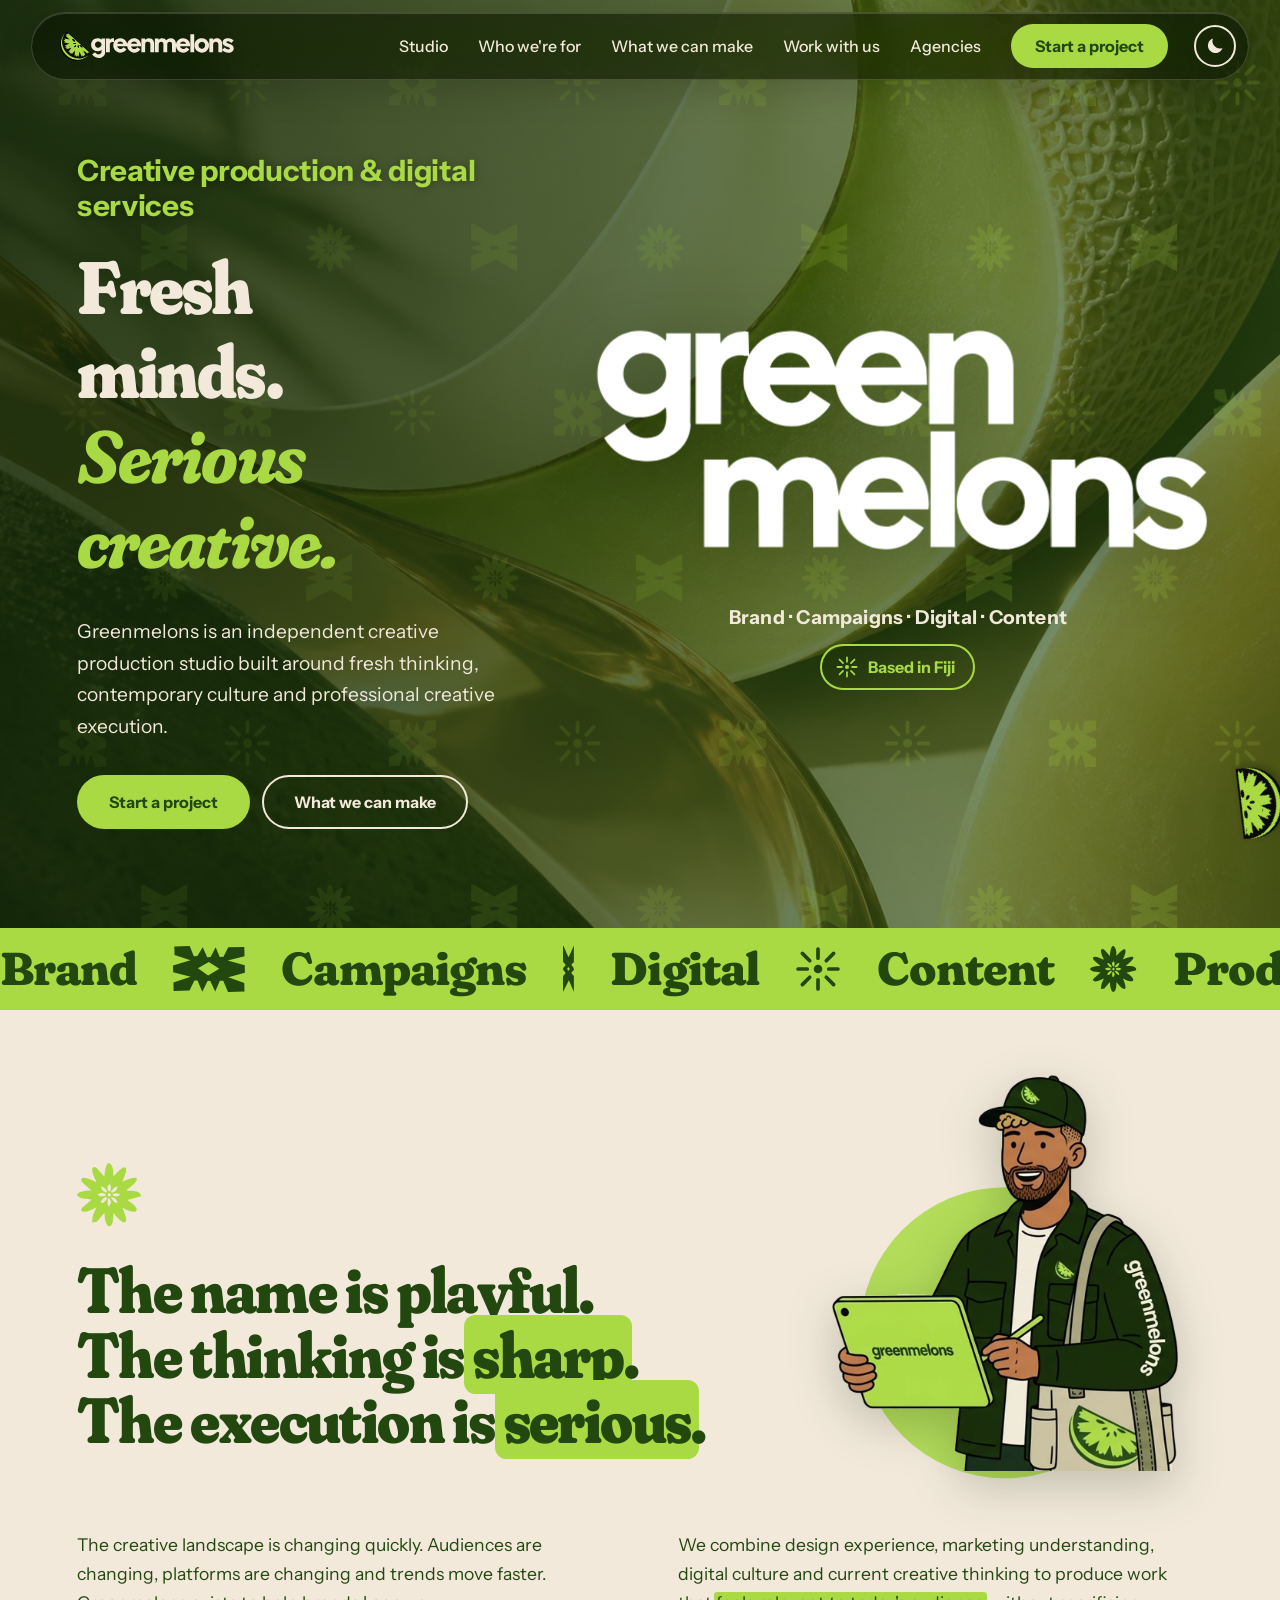
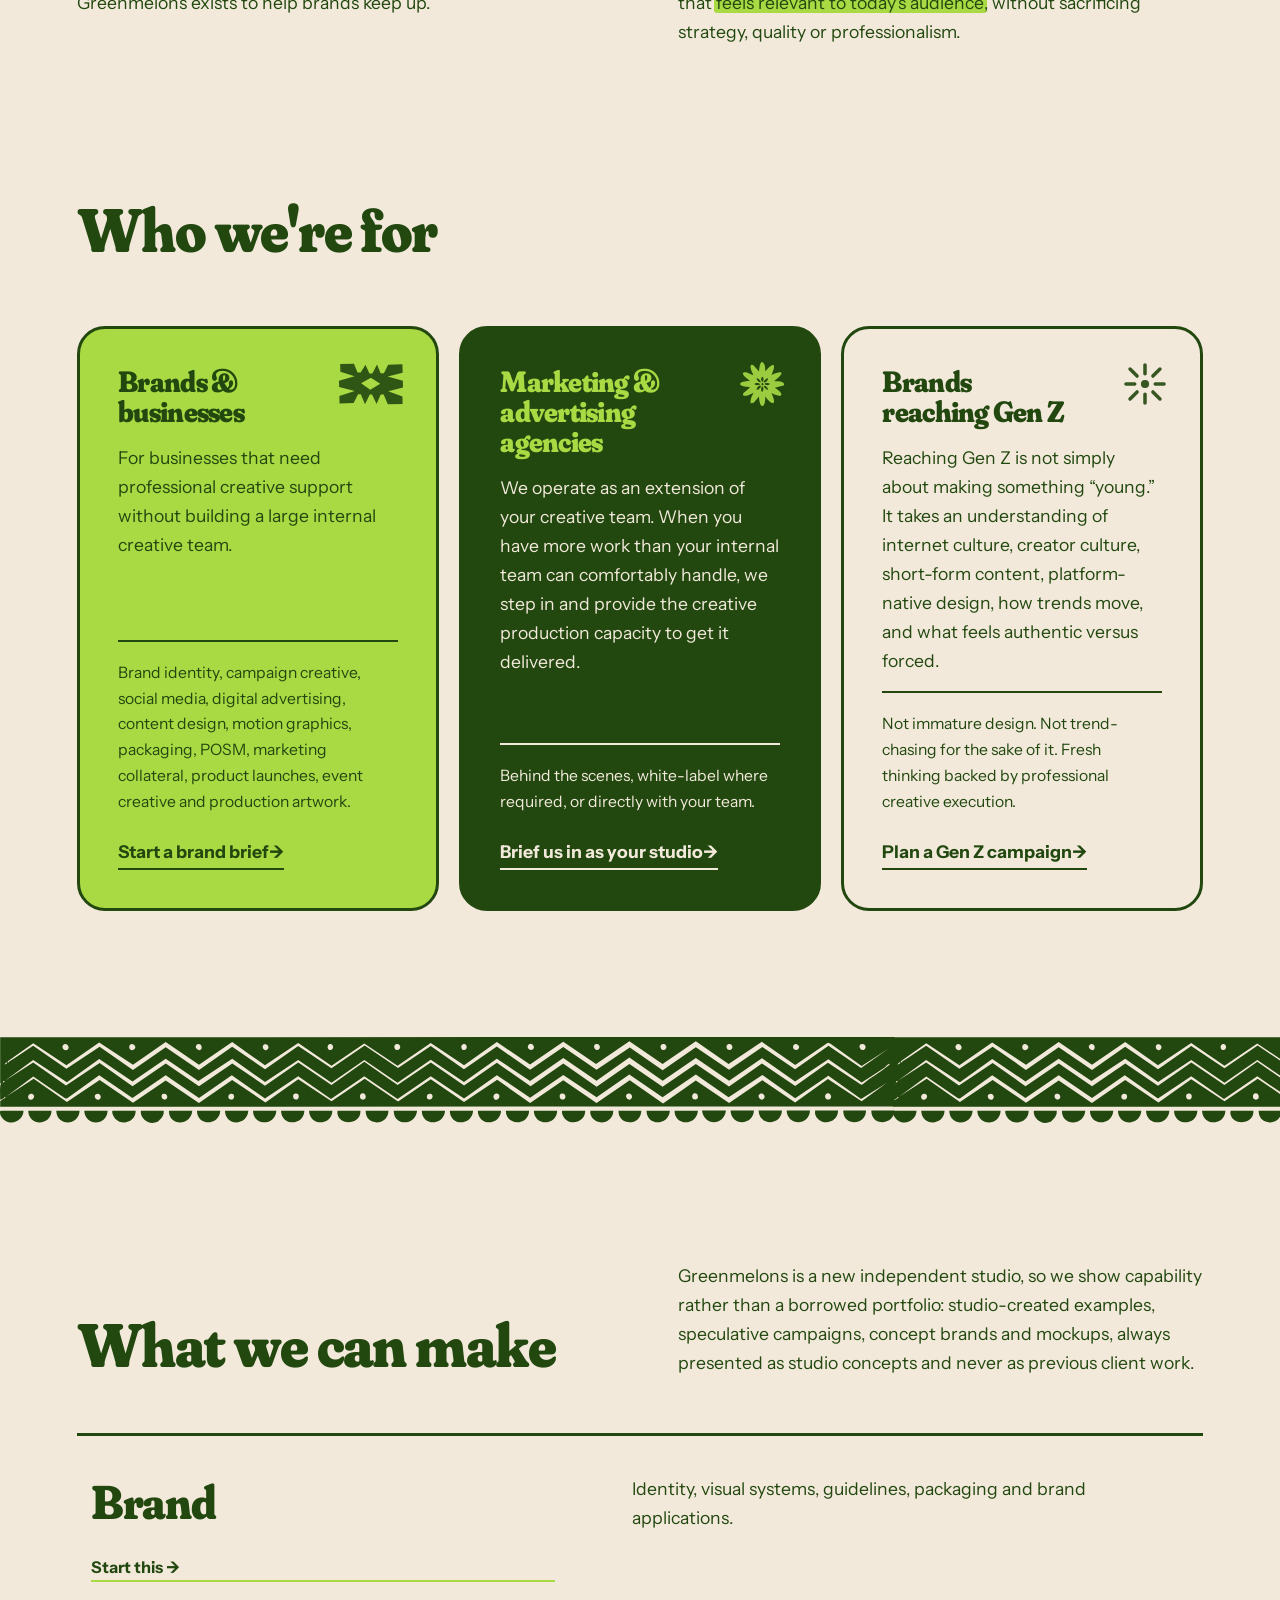
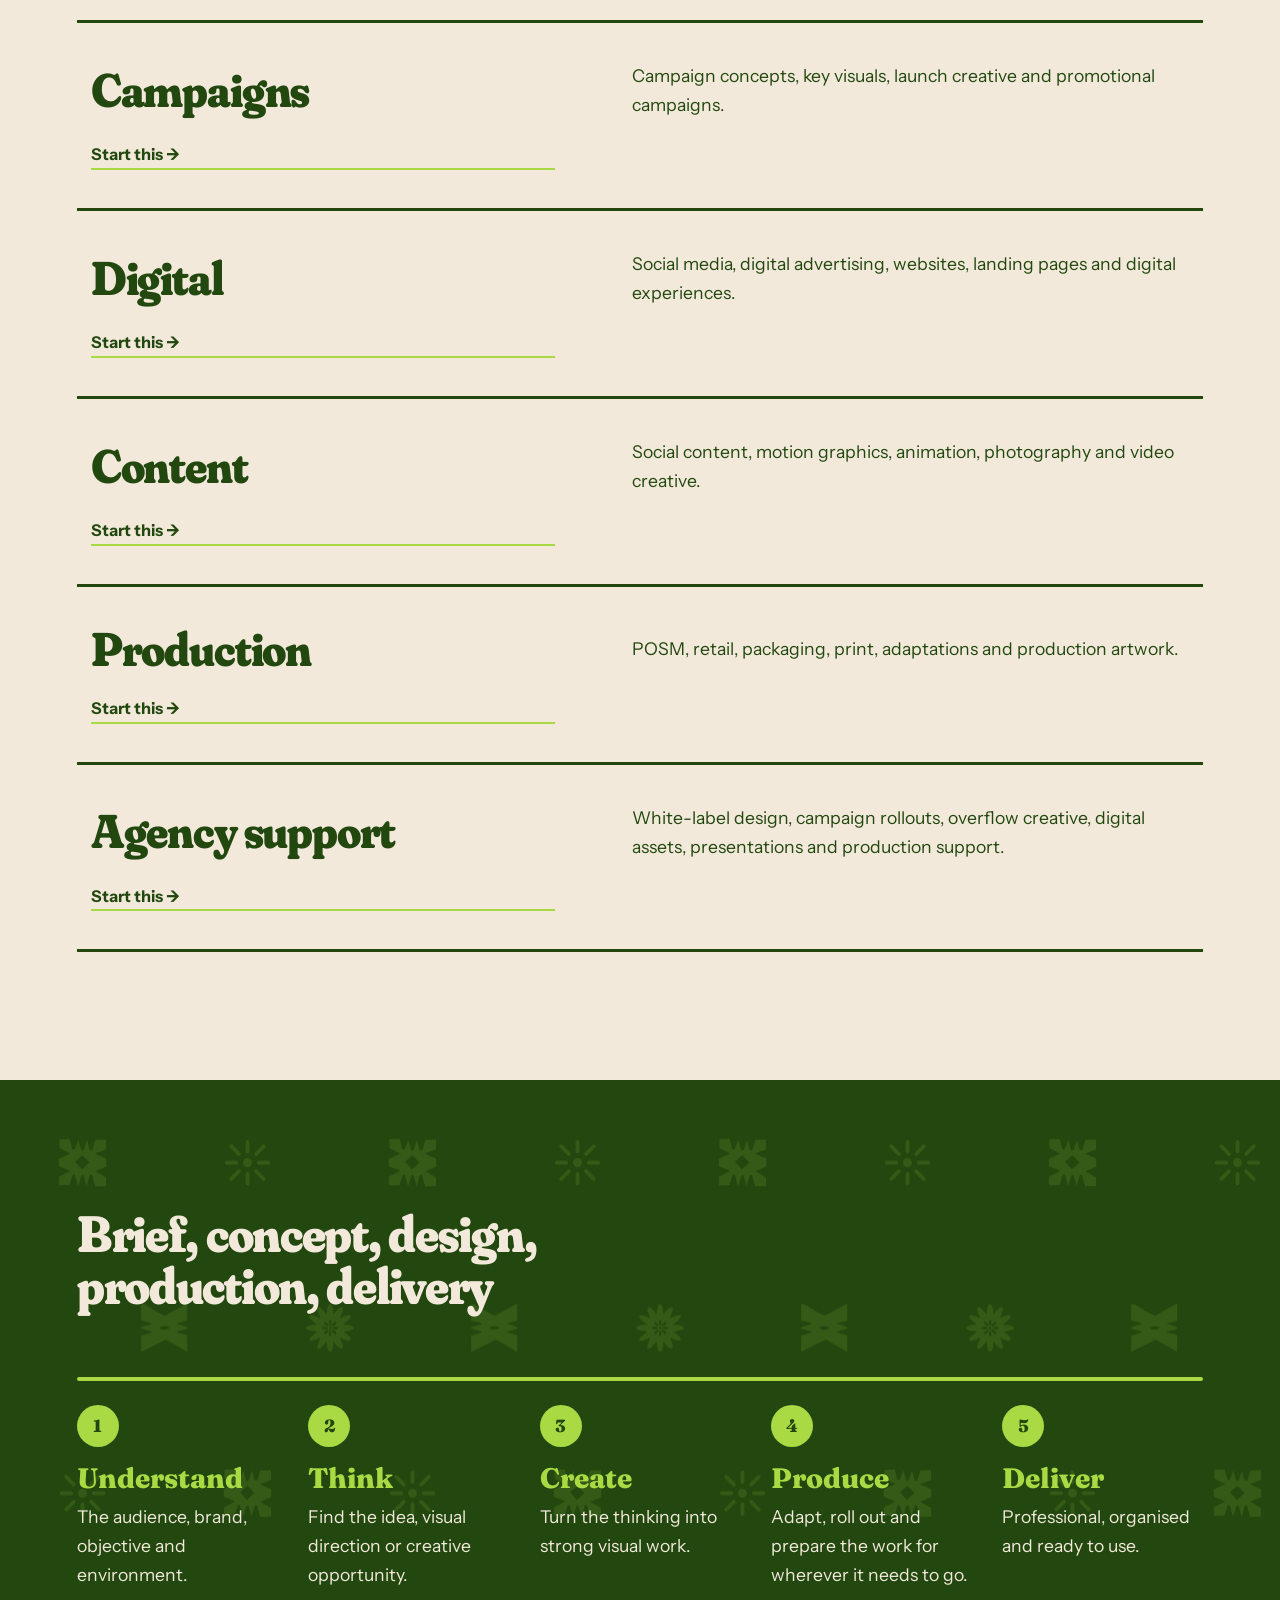
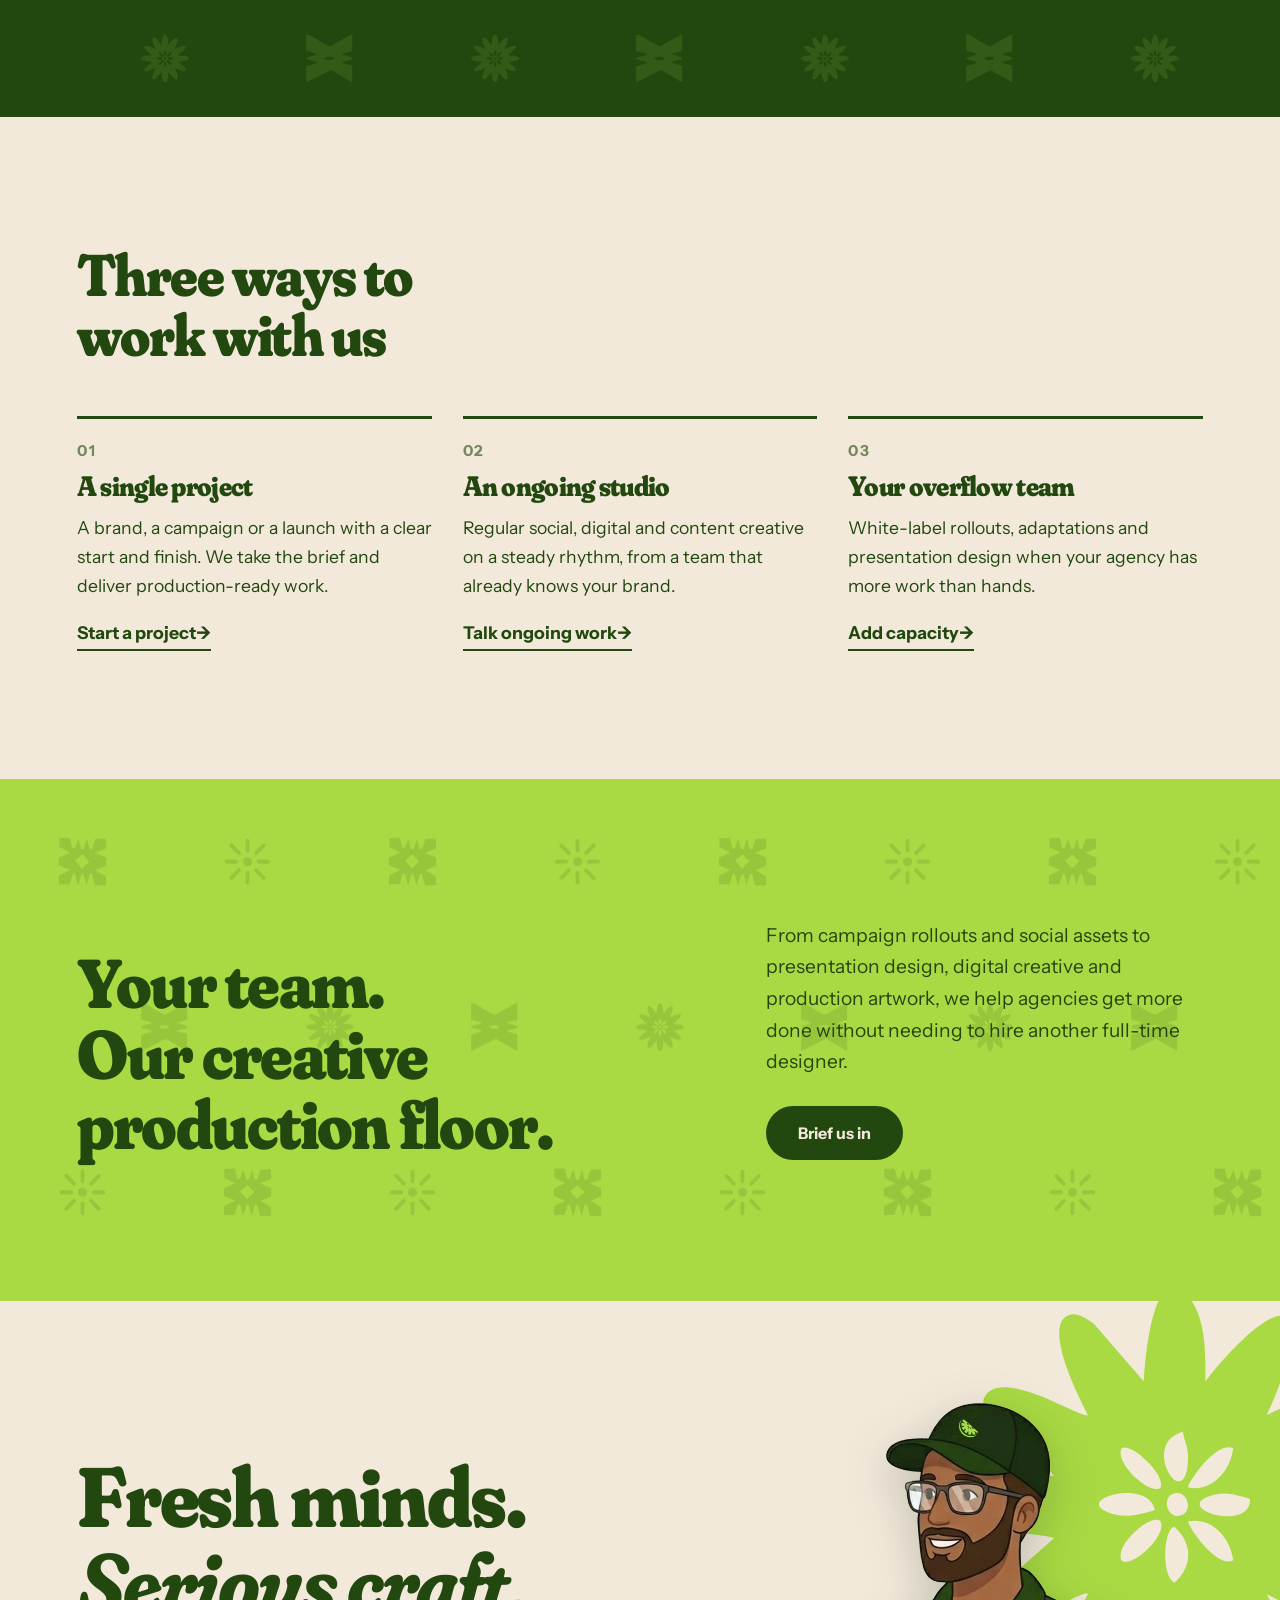
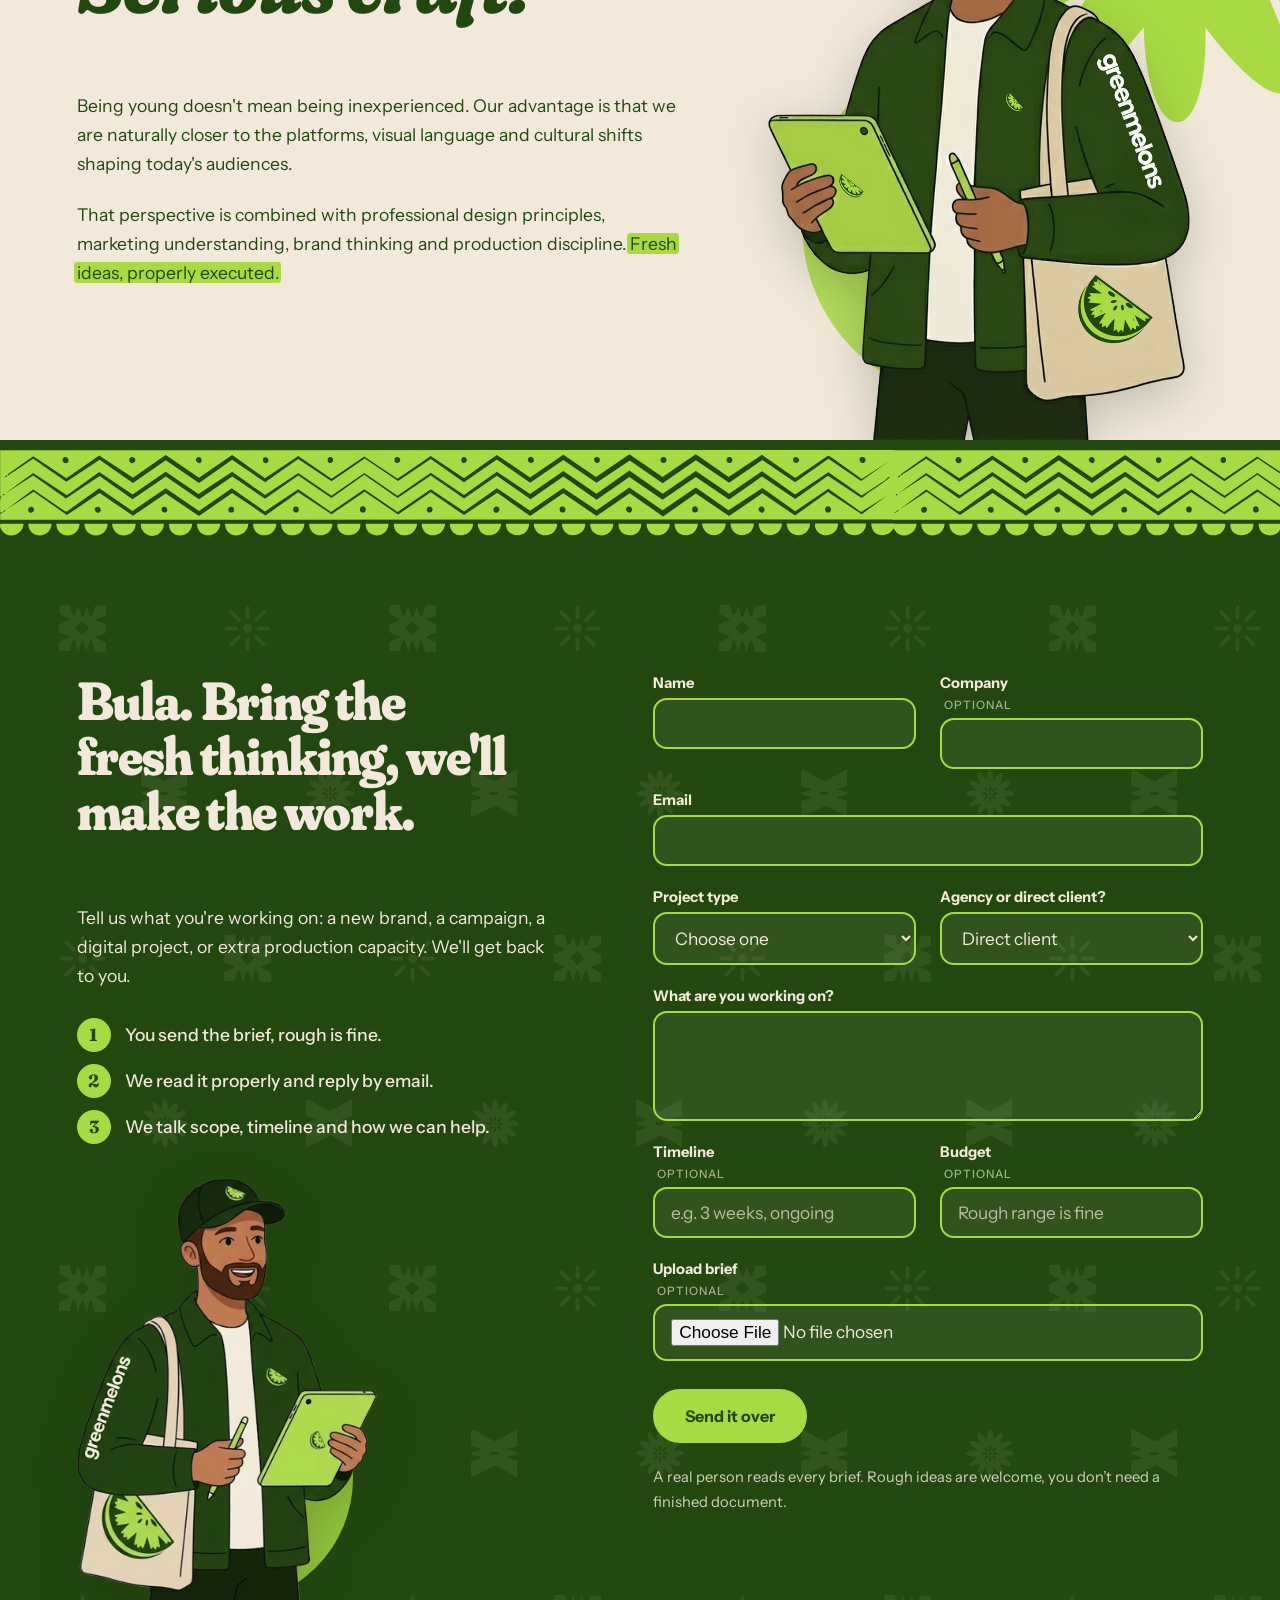
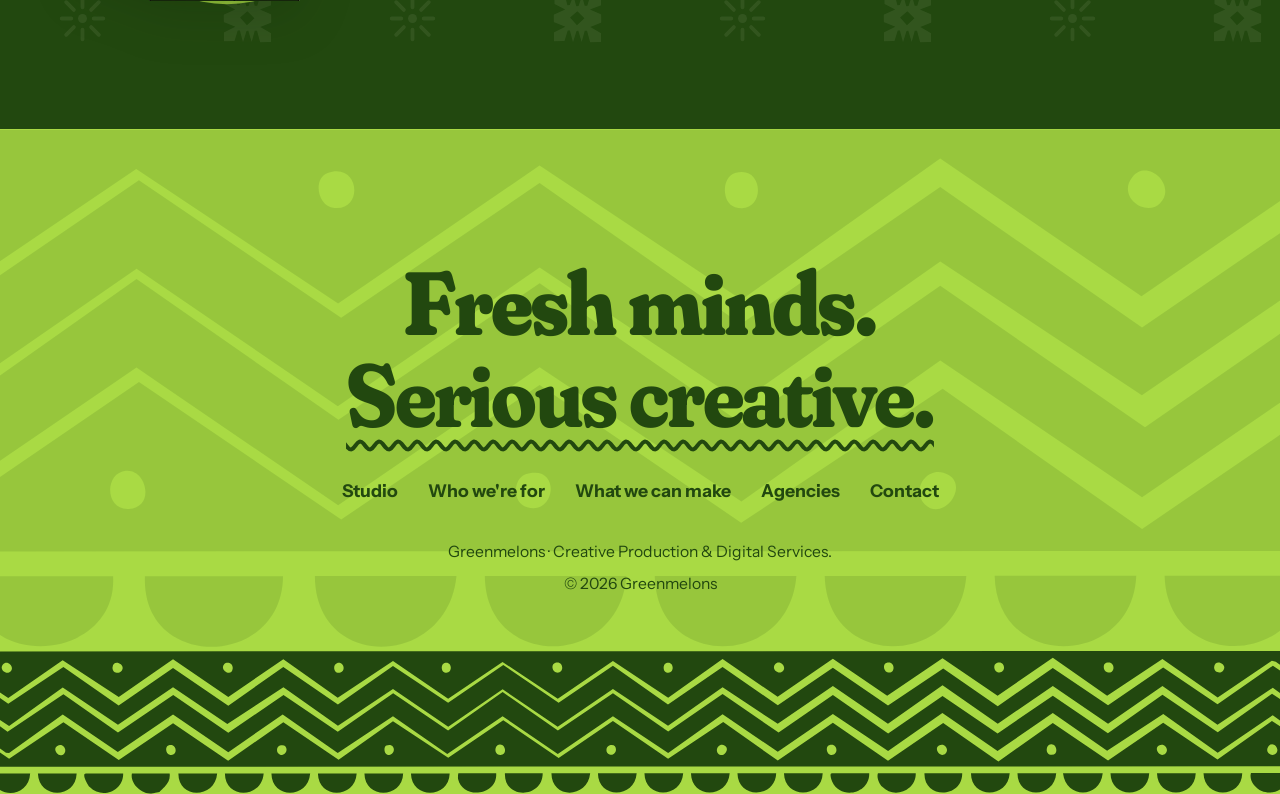
==== index.html @ a9800572 "Add files via upload" ====
<!DOCTYPE html>
<html lang="en"><head><meta charset="UTF-8"><meta name="viewport" content="width=device-width,initial-scale=1">
<title>Greenmelons — Fresh minds. Serious creative.</title>
<meta name="description" content="Greenmelons is an independent creative production studio built around fresh thinking, contemporary culture and professional creative execution. Young minds. Professional standards.">
<meta name="theme-color" content="#22480f">
<meta property="og:title" content="Greenmelons — Fresh minds. Serious creative.">
<meta property="og:description" content="Independent creative production studio: brand, campaigns, digital, content and production.">
<meta property="og:image" content="hero-bg.jpg">
<script type="application/ld+json">{"@context":"https://schema.org","@type":"ProfessionalService","name":"Greenmelons","description":"Independent creative production studio: brand, campaigns, digital, content and production for brands and agencies.","slogan":"Fresh minds. Serious creative.","serviceType":["Brand identity","Campaign creative","Digital creative","Content and motion","Production artwork","White-label agency support"]}</script>
<link rel="icon" href="logo-green.svg" type="image/svg+xml">
<script>(function(){try{var k=localStorage.getItem("gm-theme");if(!k)k=matchMedia("(prefers-color-scheme: dark)").matches?"dark":"light";document.documentElement.dataset.theme=k}catch(e){}})()</script>
<link rel="preconnect" href="https://fonts.googleapis.com"><link rel="preconnect" href="https://fonts.gstatic.com" crossorigin>
<link href="https://fonts.googleapis.com/css2?family=Fraunces:ital,opsz,wght,SOFT,WONK@0,9..144,600..900,0..100,0..1;1,9..144,600..900,0..100,0..1&family=Instrument+Sans:wght@400;500;600;700&display=swap" rel="stylesheet">
<link rel="stylesheet" href="style.css"></head>
<body><a class="skip" href="#top">Skip to content</a>
<svg width="0" height="0" style="position:absolute" aria-hidden="true"><symbol id="fm" viewBox="0 0 1532.36 147.3">
                <path  d="M.34,79.49L.31.49l1532-.49c-.19,13.32-.06,26.66.01,40l-.99,1.49,1,.51c.04,8.65.03,17.35,0,26-2.33,1.2-3.04,2.36,0,2-.04,16.32.05,32.68.02,49L.35,119.49c-.06-3.32.08-6.68,0-10l9-5.51c-.68-4.22-2.32.28-3.22.84-1.81,1.11-3.57,2.44-5.78,2.67-.06-6.91-.6-15.29,0-22,.23-2.63,0-3.75,2-5.99H.34ZM15.66,41.87c14.16-8.18,27.11-18.54,41.15-27.07l56.92,39.68,56.92-37.84,57.02,39.67,56.14-38.84,57.03,38.93,56.78-39.91,56.36,38.69,56.82-39.81,56.93,37.97,56.92-38.84,57.11,38.79,56.05-38.01,56.84,39.83,56.32-38.71,57.01,39.65,56.84-38.86,56.91,39.01,57-38.06,56.25,38.84,56.83-39.52,57.02,38.61,56.91-39.01,56.08,37.98,57.17-39.85,55.87,37.87,47.43-33.55-46.48,30.2-53.92-38.74-3.99-.94-55.9,37.88-57.03-39.62-57.08,37.83-56.07-39.03-56.99,39.02-56.85-38.75-57.1,38.87-56.06-38.14-57,39.14-56.85-38.88-56.13,39.87-57.03-37.91-56.9,39-57.02-38.03-56.14,38.06-56.93-38.99-57.01,38-56.15-39.8-56.83,38.84-57.02-38.93-56.03,39.03-57.9-38.04-56.13,39.04L56.99,10.61,13.33,41.51c.49,5.14,2.14.47,2.33.36ZM116.07,21.21c4.87-4.87-3.52-12.84-7.85-7.35s3.76,11.44,7.85,7.35ZM230.08,21.17c6.68-6.73-7.93-14.1-8.72-4.18-.42,5.26,5.85,7.07,8.72,4.18ZM336.57,13.64c-5.41,6.21,8.29,14.03,8.85,4.24.33-5.84-6.24-7.24-8.85-4.24ZM453.03,12.52c-4.8,1.42-3.67,11.89,3.59,9.66,5.79-1.77,3.46-11.75-3.59-9.66ZM564.03,12.48c-3.84,1.13-3.83,8.53,0,9.66,8.62,2.54,8.61-12.21,0-9.66ZM677.98,12.43c-4.17,1.45-3.06,9.37,1.87,9.86,8.37.84,7.15-13-1.87-9.86ZM793.03,12.41c-3.84,1.13-3.83,8.53,0,9.66,8.62,2.54,8.61-12.21,0-9.66ZM913.07,20.95c4.87-4.87-3.52-12.84-7.85-7.35s3.76,11.44,7.85,7.35ZM1019.98,12.32c-3.96,1.39-2.71,8.55,1.04,9.68,8.92,2.69,8.58-13.06-1.04-9.68ZM1133.98,12.29c-4.17,1.45-3.06,9.37,1.87,9.86,8.37.84,7.15-13-1.87-9.86ZM1246.98,12.25c-3.84,1.33-3.31,8.39,1.06,9.66,8.96,2.61,8.52-12.98-1.06-9.66ZM1367.08,20.81c6.68-6.73-7.93-14.1-8.72-4.18-.42,5.26,5.85,7.07,8.72,4.18ZM1481.08,20.77c3.07-3.10,1.39-9.18-4.26-8.85-9.75.56-2.22,15.39,4.26,8.85ZM1529.82,13v1c.65-.33.65-.67,0-1ZM1515.97,51.64c-13.42,8.73-26.86,17.41-40.13,26.36l-57.01-39.96-57.01,38-56.81-39.81-56.17,38.84-57.01-38.91-56.8,38.83-57.02-39.69-56.33,39.69-56.85-38.81-56.9,39.03-56.94-37.8-56.31,39.65-56.85-37.91-57.01,39.13-56.84-38.8-56.15,38.81-57.01-39.06-56.81,37.95-56.27-39.85-57.88,38.08-56.06-38.12-56.82,38.95-57.02-38.61-55.36,39.7-57.8-37.83L8.33,74.98l48.5-31.44,56.19,39.71,57.66-38.74,56.31,39.7,57.01-38.68,56.84,38.78,57-38.92,56,37.91,57.15-39.81,56.69,38.64,56.3-39.73,57.03,39.7,56.83-38.52,57.02,39.61,56.13-38.9,57.82,39.95,56.04-38.78,57.03,39.71,56.12-38.83,56.85,38.74,56.99-38.97,56.85,38.8,56.31-39.65,57.04,38.66,56.02-39.74,56.96,37.63,2.65-.94c13.74-11.4,29.78-20.22,43.58-31.46.82-.67,3.17-2.16,2.59-3.4-3.76.54-5.89,4.33-7.87,5.62ZM12.32,43.49c-2.36-.38-2.84,2.73-4.97,3.51.93.22,6.64-1.77,4.97-3.51ZM10.35,102.48l47.33-30.85,56.94,39.67,56.06-37.67,57.11,38.79,56.04-37.97,56.85,38.75,56.97-39.69,57.04,38.71,56.14-39.84,57.02,37.88,56.82-38.78,57.12,38.83,56.03-38.01,56.93,38.94,56.91-37.84,56.33,39.61,56.82-38.84,56.93,38.99,56.92-38.96,57.01,39.79,56.13-39.58,57.02,38.62,56.91-39.01,56.08,37.97,56.21-39.86,57.8,37.83,43.46-31.49-44.43,27.56-56.05-39.69-56.8,38.56-56.18-39.84-57.95,38.02-56.07-38.98-57.01,38.99-56.93-39.02-56.03,39.04-57.02-38.04-56.83,38.94-56.99-38.65-56.16,39.82-57.01-37.88-56.9,38.98-56.96-38.89-57.1,38.94-56.05-38.95-57.01,37.94-56.83-39.77-56.12,38.83-57.04-38.96-56.99,38.95-56.86-38.83-55.37,39.76-3.22-.36-54.4-37.31L10.35,102.48ZM7.33,75.5c-1.09-1.09-3.08.9-1.99,1.99s3.08-.9,1.99-1.99ZM3.84,78.49v1c.65-.33.65-.67,0-1ZM621,96.51c-6.11.54-6.05,11.14.74,10.8,7.58-.38,5.16-11.32-.74-10.8ZM1190,96.32c-6.11.54-6.05,11.14.74,10.8,7.58-.38,5.16-11.32-.74-10.8ZM1422.11,105.79c4.9-4.94-3.31-13.56-7.84-7.32-4.16,5.73,3.71,11.49,7.84,7.32ZM49.59,106.23c5.13,5.15,12.49-4.86,6.77-8.26s-10.89,4.13-6.77,8.26ZM171.1,106.19c4.12-4.14-.92-11.75-6.77-8.26-5.72,3.41,1.64,13.41,6.77,8.26ZM278.98,97.53c-3.5,1.23-3.1,8.92,2.09,9.71,8.09,1.22,6.96-12.9-2.09-9.71ZM394.05,97.56c-3.72,1.12-4.17,8.07.28,9.4,8.13,2.42,9.64-12.38-.28-9.4ZM503.98,97.47c-2.92.97-2.95,9.77,2.87,9.77,6.76,0,7.1-13.07-2.87-9.77ZM734.05,97.46c-3.72,1.12-4.17,8.07.28,9.4,8.13,2.42,9.64-12.38-.28-9.4ZM846.59,105.98c5.13,5.15,12.49-4.86,6.77-8.26s-10.89,4.13-6.77,8.26ZM961.01,97.34c-4.26,1.5-2.48,9.44,1.87,9.87,8.41.82,7.1-13.03-1.87-9.87ZM1081.1,105.9c4.12-4.14-.92-11.75-6.77-8.26s1.64,13.41,6.77,8.26ZM1308.1,105.83c4.12-4.14-.92-11.75-6.77-8.26s1.64,13.41,6.77,8.26Z"/>
                <path  d="M232.35,126.42c.44,17.95-21.68,26.92-34.53,14.05-2.07-2.07-8.8-14.03-3.97-14.03h38.5Z"/>
                <path  d="M136.35,126.45c-1.26,26.32-39.01,27.18-40,.01h40Z"/>
                <path  d="M1002.35,126.17c.68,21.08-29.32,27.91-38.17,8.68-.69-1.5-3.43-8.67-.33-8.67h38.5Z"/>
                <path  d="M521.35,126.33c-.92,26.13-39.6,26.86-40,.01h40Z"/>
                <path  d="M1387.35,126.05c-.71,26.24-39.11,26.82-40,.01h40Z"/>
                <path  d="M280.35,126.4c.67,5.58-1.48,9.49-4.95,13.55-.51.6-4.95,5.03-5.27,5.21-.42.23-8.75,2.11-9.23,2.13-9.67.39-21.66-10.6-19.55-20.88h39Z"/>
                <path  d="M184.35,126.43c-1,26.39-39.04,26.74-40,.01h40Z"/>
                <path  d="M88.35,126.46c-1.12,26.08-39.51,26.9-40,.01h40Z"/>
                <path  d="M329.35,126.39c-1.88,25.9-40.32,27.17-40,.01h40Z"/>
                <path  d="M1339.35,126.06c-.95,26.01-39.37,27.01-40,.01h40Z"/>
                <path  d="M569.35,126.31c-.86,26.21-39.32,26.79-40,.01h40Z"/>
                <path  d="M617.35,126.29c1.45,23-34.62,27.31-39.36,5.78-.28-1.26.07-5.77.36-5.77h39Z"/>
                <path  d="M906.35,126.2c-1.12,26.08-39.51,26.9-40,.01h40Z"/>
                <path  d="M1435.35,126.03c.61,14.55-14.71,23.83-27.99,18.50-6.67-2.68-13.31-11.16-11.01-18.49h39Z"/>
                <path  d="M1291.35,126.08c-1.12,26.08-39.51,26.9-40,.01h40Z"/>
                <path  d="M954.35,126.19c-.96,26.08-39.29,26.87-40,.01h40Z"/>
                <path  d="M1050.35,126.15c.82,17.78-22.31,26.92-34.53,14.04-3.08-3.25-6.10-9.64-4.47-14.03h39Z"/>
                <path  d="M1532.35,126c-1.9,26.03-40.17,26.9-40,.01h40Z"/>
                <path  d="M665.35,126.28c-.03,26.15-40.10,27.13-39,.01h39Z"/>
                <path  d="M425.35,126.36c-1.95,26.17-39.6,26.82-40,.01h40Z"/>
                <path  d="M473.35,126.34c-1.63,26.11-39.42,26.91-40,.01h40Z"/>
                <path  d="M3.35,126.49h2c11.65,0,23.35-.01,35,0-.69,15.16-17.21,25.12-30.70,17.21-5.02-2.94-11.05-10.57-9.36-16.67.33-1.20,2.66-.26,3.06-.54Z"/>
                <path  d="M714.35,126.26c-2.51,26.03-39.94,27.19-40,.01h40Z"/>
                <path  d="M762.35,126.25c-2,26.30-39.80,26.67-40,.01h40Z"/>
                <path  d="M810.35,126.23c-1.95,26.17-39.60,26.82-40,.01h40Z"/>
                <path  d="M1195.35,126.11c-1.82,26.16-39.95,26.66-40,.01h40Z"/>
                <path  d="M377.35,126.37c-1.92,26.18-39.88,26.67-40,.01h40Z"/>
                <path  d="M1483.35,126.02c-.08,26.29-39.67,26.96-39,.01h39Z"/>
                <path  d="M1243.35,126.09c-2.82,26.40-37.84,26.61-41,.01h41Z"/>
                <path  d="M858.35,126.22c-2.03,26.14-39.34,26.87-40,.01h40Z"/>
                <path  d="M1147.35,126.12c-1.92,26.18-39.88,26.67-40,.01h40Z"/>
                <path  d="M1098.35,126.14c0,26.28-39.73,26.84-39,.01h39Z"/>
                <path  d="M1532.34,70c-3.04.36-2.33-.80,0-2,0,.56,0,1.40,0,2Z"/>
                <path  d="M1532.33,42l-1-.51.99-1.49c0,.59,0,1.42,0,2Z"/>
                <path  d="M1529.82,13c.65.33.65.67,0,1v-1Z"/>
            </symbol></svg>

<svg width="0" height="0" style="position:absolute" aria-hidden="true" id="motifs">
<symbol id="m1" viewBox="0 0 162.5 103.9"><path fill="currentColor" d="M2.98.86l34.82-.86,9.15,23,8.07-.2,12.13-19.99,10.15,22.47,7.57-.19,11.56-22.5,9.13,21.99,8.58-.21,10.58-21.47,36.33-.9.52,21.2-38.14,9.53,38.64,10.66.42,17.16-37.62,10.02,36.18,13.24.47,19.18-37.34.92-10.73-25.49-7.57.19-10.52,23.99-11.45-23.95-5.8.14-12.02,24.54-10.73-25.49-7.07.17-11.06,22.49-35.83.89-.47-19.18,39.08-12.58L.39,59.5l-.39-15.64,39.6-11.58L3.46,20.54,2.98.86ZM80.86,36.3l-24.66,13.74,23.13,16.6,25.37-15.27-23.85-15.06Z"/></symbol>
<symbol id="m2" viewBox="0 0 25.96 105.65"><path fill="currentColor" d="M.06.12C2.85-.41,1.58.94,2.22,2.23c3.84,7.8,6.12,16.48,10.79,23.79L24.52.12c2.94-.25.47,1.04.47,1.43v34.54c0,1.53-4.74,5.28-5.69,6.85-.4,2.37,8.08,6.5,5.19,12.8-.8,1.75-5.43,4.08-5.12,6.07.23,1.75,5.63,6.45,5.63,6.9v36.94l-11.52-26.86L.06,105.65v-35.98c0-.94,5.6-5.82,5.79-7.68-.01-2.12-5.55-6.14-5.82-8.67-.51-4.73,6.44-7,5.64-10.28C5.12,40.79.06,36.54.06,36.1V.12ZM11.58,56.72c4.15-.5,5.05-5.64,1.39-7.66-4.51,1.54-2.91,4.61-1.39,7.66Z"/></symbol>
<symbol id="m3" viewBox="0 0 75 75"><circle cx="37.5" cy="37.5" r="7" fill="currentColor"/><path fill="none" stroke="currentColor" stroke-width="6" stroke-linecap="round" d="M37.5 5 L37.5 20 M37.5 70 L37.5 55 M5 37.5 L20 37.5 M70 37.5 L55 37.5 M12 12 L24 24 M63 63 L51 51 M12 63 L24 51 M63 12 L51 24"/></symbol>
<symbol id="m4" viewBox="0 0 75.48 74.85"><path fill="currentColor" d="M42.94,16.36C55.69.29,63.19.71,53.49,22.12c16.85-8.14,24.94-5.56,6.96,8.36-.8.62-1.76-.02-1.21,2.19,5.32-.02,16.26-.48,16.25,6.67l-16.26,4.37c18.14,10.91,12.89,19.54-5.73,9.11,9.75,21.12,1.97,22.29-10.55,5.76.62,21.96-10.08,21.44-10.57,0l-9.05,10.6-5.33.91c-.63-6.18,2-11.95,4.79-17.26-1.04-.85-11.08,6.65-16.28,4.31-2.17-.98-1.93-2.67-.44-4.24l10.96-9.66c-5.56-1.5-13.13-.18-17.01-5.27-.62-4.28,13.8-6.24,17.02-5.3-1.66-2.67-13.59-10.08-12.05-13.44,2.67-5.77,16.79,3.7,17.8,2.88-1.75-3.38-6.54-13.02-4.35-16.34,1.67-1.89,3.63-.47,5.26.58l8.67,10.01c.19-3.14,1.19-16.34,5.27-16.36,5.48,2.44,5.41,11.12,5.29,16.36ZM39.08,25c-7.74,2.11.88,15.11.89,4.2,0-1.57-.64-2.74-.89-4.2ZM35.25,34.59c.99-2.42-5.42-8.02-6.7-6.71-1.2,2.6,5.12,8.2,6.7,6.71ZM47.72,27.88c-2.83-1.57-8.14,6.35-7.67,6.7,4.08.74,7.18-2.85,7.67-6.7ZM34.3,38.42c-1.23-5.46-13.41-1.93-8.4.26,3.02,1.32,5.42.62,8.4-.26ZM37.67,35.56c-2.27.5-1.41,4.34.93,3.83s1.41-4.34-.93-3.83ZM50.6,36.52c-2.72-.81-4.66-1.48-7.44-.26-5.05,2.22,7.69,5.9,7.44.26ZM35.25,40.35c-1.56-1.5-7.91,4.1-6.7,6.71,1.56,1.5,7.91-4.1,6.7-6.71ZM47.72,47.06c-.48-3.85-3.59-7.44-7.67-6.7-.47.35,4.84,8.28,7.67,6.7ZM37.66,41.33c-1.76-.06-2.47,8.35,0,9.56,3.16-2.81,3.12-6.79,0-9.56Z"/></symbol>
</svg>

<header class="top">
  <a class="mark play" href="#top" aria-label="Greenmelons"><svg class="logo" viewBox="0 0 491.96 551.23" aria-hidden="true"> <g> <path class="st1" d="M410.13,387.43c-22.11,17.69-48.14,29.69-76.74,34.78-85.28,15.2-171.93-31.65-212.57-107.07-32.51-60.33-31.96-133.75,10.31-188.58l18.25-19.17,7.24-8.05,285.56,254.09c-4.03,6.47-8.44,7.67-10.09,9.92-5.76,7.82-13.16,13.97-19.51,21.26l-2.45,2.81ZM124.98,186.27l9.13,14.49-18.28,5.82,16.22,14.12-12.15,10.35,66.01,16.45-58.07,21.82,9.81,5.77c1.36.8,2.83.9,4.05,2.33.36.42,1.88-.82,1.73-1.36l-.48-1.79c-.56-2.09-.35-3.94,1.48-5.05.69,2.51,1.36,3.4,3.56,4.4-5.12,2.85,3.96,5.6-.78,9.86-.68-1.79-.86-3.24-2.81-4.33-2.06,4.66-7.89,12.6-7.98,12.64-.64.26-1.52.22-2.51-.42-.6.52-1.17,1.22-1.41,2.37l19.95,3.97-4.39,15.61,60.84-17.49-35.69,48.87,16.78.93-1.7,19.4,18.47-5.8,3.05,10.36c.28.94,2.82,2.27,3.71,1.82l9.29-9.97c1.25-1.35,3.11-3.92,3.55-5.57,1.05-3.97,3.43-4.71,5.39-5.68,3.78-1.87,5.62-6.5,8.66-9.16,1.4-1.23,2.87-1.5,4.36-3.12l6.79-7.4-4.44,63.11,14.48-7.69,8.18,19.17,12.35-14.43,12.4,13.65,9.14-61.59,30.01,60.87,7.42-13.93,17.38,12.71,1.94-18.89,17.07,6.1-25.85-61.13,54.51,41.21-.72-16.49,19.74,3.83-3.35-7.94L165.53,121.05l.59,14.45-18.74-3.68-.85.92,7.69,17.7-16.31,2.53,51.8,44.75-63.96-12.24-.78.78ZM146.93,131.77c-.53-.62-1.23.15-.61.64l.61-.64ZM125.34,185.3c-.59-.61-1.21.24-.6.68l.6-.68Z"/> <path class="st0" d="M410.13,387.43l-2.58,3.37-7.96,7.77c-41.82,39.45-102.83,51.63-158.99,38.19-61.55-14.72-114.02-57.3-140.98-114.53-26.07-55.32-25-121.05,10.53-171.54.85-1.21,1.64-1.8,1.5-3.27l11.87-13.94c2.32-2.72,5.27-4.47,7.61-6.93-42.27,54.83-42.83,128.24-10.31,188.58,40.64,75.41,127.29,122.26,212.57,107.07,28.6-5.1,54.63-17.1,76.74-34.78Z"/> <path class="st1" d="M111.65,147.44c.14,1.47-.65,2.06-1.5,3.27-35.53,50.48-36.59,116.21-10.53,171.54,26.96,57.22,79.43,99.8,140.98,114.53,56.17,13.44,117.17,1.26,158.99-38.19-2.36,2.31-3.76,4.78-6.13,7.22-23.92,24.61-54.9,40.43-88.94,46.18-115.73,19.56-229.84-73.11-234.28-189.6-1.62-42.53,12.38-84.23,41.41-114.95Z"/> <path class="st0" d="M147.38,131.82l18.74,3.68-.59-14.45,256.29,228.01,3.35,7.94-19.74-3.83.72,16.49-54.51-41.21,25.85,61.13-17.07-6.1-1.94,18.89-17.38-12.71-7.42,13.93-30.01-60.87-9.14,61.59-12.4-13.65-12.35,14.43-8.18-19.17-14.48,7.69,4.44-63.11-6.79,7.4c-1.49,1.62-2.96,1.9-4.36,3.12-3.04,2.66-4.88,7.29-8.66,9.16-1.96.97-4.34,1.71-5.39,5.68-.44,1.65-2.3,4.23-3.55,5.57l-9.29,9.97c-.89.45-3.43-.88-3.71-1.82l-3.05-10.36-18.47,5.8,1.7-19.4-16.78-.93,35.69-48.87-60.84,17.49,4.39-15.61-19.95-3.97c.23-1.15.81-1.85,1.41-2.37,1,.64,1.87.68,2.51.42.09-.04,5.92-7.98,7.98-12.64,1.95,1.09,2.14,2.55,2.81,4.33,4.73-4.25-4.34-7,.78-9.86-2.2-1.01-2.88-1.89-3.56-4.4-1.83,1.11-2.03,2.95-1.48,5.05l.48,1.79c.14.54-1.38,1.78-1.73,1.36-1.21-1.43-2.69-1.53-4.05-2.33l-9.81-5.77,58.07-21.82-66.01-16.45,12.15-10.35-16.22-14.12,18.28-5.82-9.13-14.49-.24-.29c-.61-.44.01-1.29.6-.68.07.08.24.17.42.19l63.96,12.24-51.8-44.75,16.31-2.53-7.69-17.7c-.06-.13-.14-.26-.22-.34-.62-.48.08-1.26.61-.64.1.05.28.09.45.05ZM178.85,148.58c-3.67-5.38-.92-8.02-1.51-10-.1-.33-.93-.56-.75.41.23,2.07-1.45,1.99-1.97-.06-.92,3.57,0,8.2,4.22,9.66ZM182.66,151.05c-.97-.66-1.43-1.2-2.63-1.06,1.61,2.9,2.55,5.47,5.62,6.96-1.12-2.16-2.48-3.42-2.98-5.91ZM219.48,193.71c-1.36,2.01-.77,5.28.48,7.45,9.08,15.87,29.24,25.26,33.29,19.24,6.91-10.27-27.12-36.54-33.77-26.7ZM261.98,245.62c-.39-9.26-30.77-8.9-29.64.64,1.05,8.79,30.02,8.55,29.64-.64ZM342.23,290.97c6.68-10.15-27.39-36.44-33.92-26.62-.91,1.37-1.11,4.14-.08,6.22,8.25,16.64,29.8,26.77,34,20.4ZM265.55,273.53c.3-2.19-.71-4.32-1.86-5.14-1.42-1.01-3.49-1.37-5.35-.69-11.15,4.08-16.72,17.98-12.11,21.97,5.07,4.4,17.69-4.34,19.32-16.15ZM288.6,267.71c-9.09,1.63-4.49,30.68,4.9,28.95,9.24-1.7,3.97-30.53-4.9-28.95ZM188.4,291.96c-.15-5.66-3.14-9.58-5.06-13.84-1.46.1-1.89.7-2.1,1.15-.36.77.35,1.43.71,2.11l2.6,4.83c2.25,1.49,2.58,3.88,3.84,5.75ZM348.03,357.76c1.34-1.84.06-3.53-.04-4.62,1.35-1.68,1.23-2.35.74-4.65l-.55-2.53c-.16-.74-1.31-1.12-1.92-.26.22.56.86,1.77.45,2.21l-1.26,1.35,1.14,2.26c-.09,2.3-.22,4.65,1.44,6.25Z"/> <path class="st1" d="M342.23,290.97c-4.2,6.38-25.75-3.76-34-20.4-1.03-2.08-.83-4.85.08-6.22,6.53-9.83,40.6,16.47,33.92,26.62Z"/> <path class="st1" d="M219.48,193.71c6.65-9.85,40.68,16.43,33.77,26.7-4.05,6.01-24.21-3.38-33.29-19.24-1.25-2.18-1.83-5.45-.48-7.45Z"/> <path class="st1" d="M261.98,245.62c.39,9.19-28.59,9.43-29.64.64-1.14-9.54,29.25-9.9,29.64-.64Z"/> <path class="st1" d="M288.6,267.71c8.87-1.59,14.14,27.24,4.9,28.95-9.39,1.73-13.99-27.32-4.9-28.95Z"/> <path class="st1" d="M265.55,273.53c-1.63,11.8-14.25,20.54-19.32,16.15-4.61-4,.96-17.89,12.11-21.97,1.86-.68,3.93-.33,5.35.69,1.15.82,2.16,2.95,1.86,5.14Z"/> <path class="st1" d="M188.4,291.96c-1.27-1.87-1.59-4.26-3.84-5.75l-2.6-4.83c-.36-.68-1.08-1.34-.71-2.11.21-.44.64-1.05,2.1-1.15,1.92,4.27,4.92,8.18,5.06,13.84Z"/> <path class="st1" d="M348.03,357.76c-1.66-1.6-1.54-3.95-1.44-6.25l-1.14-2.26,1.26-1.35c.41-.44-.23-1.65-.45-2.21.61-.86,1.76-.49,1.92.26l.55,2.53c.49,2.3.61,2.97-.74,4.65.1,1.09,1.38,2.78.04,4.62Z"/> <path class="st1" d="M178.85,148.58c-4.22-1.46-5.14-6.09-4.22-9.66.52,2.05,2.2,2.13,1.97.06-.18-.96.65-.73.75-.41.59,1.98-2.17,4.62,1.51,10Z"/> <path class="st1" d="M182.66,151.05c.5,2.49,1.86,3.75,2.98,5.91-3.06-1.5-4-4.07-5.62-6.96,1.2-.14,1.66.4,2.63,1.06Z"/> </g> </svg><svg class="name" viewBox="133 60 1089 183" aria-hidden="true" fill="currentColor"><path style="--i:0;--dx:1" d="M141.59,215.31l23.7-15.99c5.71,12.23,17.69,18.12,30.68,15.9,16.78-2.88,19-17.49,16.83-35.04-8.11,8.6-18.55,11.62-29.71,11.68-29.16.16-50.13-22.33-49.26-51.04.83-27.45,21.15-48.9,49.22-48.94,11.17-.02,21.51,3.52,29.56,11.56,1.12-3.39.65-5.51.63-8.65h28.45s-.11,104.07-.11,104.07c-.02,18.11-11.42,33.2-28,39.62-10.52,4.07-21.45,4.64-32.69,3.35-16.53-2.26-30.78-11.37-39.3-26.51ZM213.13,138.86c-1.62-14.99-15.68-23.84-30.07-20.85-12.96,2.7-20.88,14.53-18.99,27.21,1.83,12.33,12.82,20.37,25.92,19.63s24.66-11.95,23.14-26Z"/><path style="--i:1;--dx:114" d="M379.73,161.45l23.58,15.13c-10.03,16.05-26.01,25.37-44.54,25.67-19.38.32-37-10.08-46.75-24.73-11.57-17.38-11.94-38.27-3.68-56.53-5.17-.99-9.68-1.14-14.47-.4-9.71,1.51-16.97,9.32-17.01,19.42l-.28,59.59-29.15-.05-.06-104.88,28.36.08.43,11.36c6.74-10.61,19.12-14.99,32.17-13.04l.68,26.57c10.68-19.17,30.32-29.14,51.88-27.5,24.24,1.85,42.61,18.48,47.88,42.78,5.92-25.6,25.25-41.55,50.12-42.98,27.23-1.57,50.79,16.57,55.2,43.61l.78,18.67-76.31.19c2.69,11.12,11.66,18.86,22.44,20.37s19.7-4.31,24.73-13.55l23.47,15.1c-12.03,20.23-35.48,29.82-58.47,24.47-21.37-4.97-38.84-22.9-41.77-46.51l-75.85.03c1.54,8.82,7.48,15.03,15.02,18.44,11.69,5.29,25.24,1.13,31.6-11.3ZM379.37,133.93c-3.72-11.63-13.81-17.12-23.95-16.79s-19.37,6.4-22.15,17.15l46.1-.35ZM485.12,133.99c-3.69-11.55-13.36-16.95-23.65-16.89-9.95.06-19.43,6.06-22.64,17.12l46.29-.22Z"/><path style="--i:2;--dx:384" d="M546.18,137.56l-.44,61.97-28.5.04-.2-46.73.16-58.16,27.9.03c.41,3.38-.41,6.05,1.02,9.76,12.03-13.84,32.78-16.18,47.94-7.63,12.92,7.28,20.46,21.05,20.48,36.04l.08,66.63-29.12.03-.03-61.66c0-5.21-1.74-10.55-5.39-14.24-5.62-5.68-14.22-6.91-22.09-3.63-5.81,2.42-11.74,9.04-11.8,17.56Z"/><path style="--i:3;--dx:487" d="M780.31,199.41l-29.3.17-.24-63.51c-.04-10.57-8.64-17.51-18.69-17.03-9.68.47-17.26,7.76-17.32,18.07l-.42,62.4h-28.88s-.41-64.41-.41-64.41c-.07-10.18-8.53-16.4-17.96-16.04-9.63.37-17.42,7.64-17.47,17.94l-.29,62.45-29.37.08v-104.72s28.46-.14,28.46-.14l.58,10.65c6.34-8.98,16.1-13.24,26.91-13.37,12.96-.15,24.55,5.11,31.87,16.22,9.25-12.29,22.63-17.4,37.05-16.07,15.58,1.44,27.95,11.11,32.99,25.92l3.61,20.39c3.63-25.51,22.96-44.06,48.56-46.28,19.73-1.71,38.72,6.33,49.65,23.01,7.65,11.67,10.21,25.49,8.86,39.07l-77.01.12c2.6,10.77,10.79,18.06,20.97,20.16,10.85,2.23,21.25-3.01,26.56-13.08l23.83,15.01c-16.64,26.27-48.8,32.99-74.4,18.1-14.13-8.22-24.75-23.36-26.84-40.79-1.1,2.45-1.2,4.8-1.21,7.15l-.08,38.54ZM858.53,133.92c-3.77-11.88-14.1-17.24-24.82-16.74-9.72.46-19.04,6.89-21.61,17.07l46.43-.33Z"/><polygon style="--i:4;--dx:758" points="919.95 199.42 890.89 199.56 890.9 60.98 919.93 60.97 919.95 199.42"/><path style="--i:5;--dx:789" d="M1002.43,196.68c-18.66,8.97-39.44,6.94-56.08-4.3-15.44-10.43-25.06-28.84-24.14-48.49,1.24-26.52,20.29-47.28,46.32-51.33,27.02-4.2,53.14,11.27,61.58,36.68,8.69,26.15-1.89,55.06-27.68,67.45ZM975.91,173.3c9.02.84,16.88-3.66,21.7-9.48,5.3-6.42,7.06-14.86,5.37-23-2.76-13.24-14.5-22.03-27.42-20.75s-22.18,11.16-23.07,24.44c-.95,14.23,8.4,27.4,23.42,28.79Z"/><path style="--i:6;--dx:902" d="M1221.39,168.4c.06,13.7-7.22,25.18-19.84,30.06-23.13,8.94-50.99,2.99-67.63-17.12l-.44,18.17-29.1.02-.33-63.52c-.05-10.35-8.29-17.45-18.12-17.79-11.5-.39-21.23,7.8-21.29,19.78l-.33,61.44h-28.83s-.26-44.55-.26-44.55v-14.07s.28-46.14.28-46.14l28.33.05.46,10.68c6.35-7.94,14.55-12.29,24.62-13.32,23.29-2.39,42.41,13.98,44.16,37.65l.7,49.73,18.81-17.44c4.47,5.89,9.05,10.32,15.07,13.18,11.59,5.5,25.86,2.81,25.35-5.77-.19-3.18-3.17-5.89-6.69-7.16l-30.64-11.06c-12.05-4.35-19.14-15.4-19.01-27.87s7.69-23.22,20-27.79c15.75-5.84,33.03-4.6,48.44,2.1,5.92,3.22,10.75,7.01,15.43,12.51l-17.38,18.58c-12.42-17.04-36.85-16.44-37.33-6.34-.14,2.84,1.73,5.78,4.8,6.83l18.6,6.35c16.74,5.71,32.05,12.08,32.14,32.82Z"/></svg></a>
  <div class="right">
  <nav id="nav"><a href="#studio">Studio</a><a href="#for">Who we're for</a><a href="#make">What we can make</a><a href="#ways">Work with us</a><a href="#agency">Agencies</a><a href="#contact" class="cta">Start a project</a></nav>
  <button class="theme" type="button" aria-label="Switch to dark mode" aria-pressed="false"><svg class="moon" viewBox="0 0 24 24" aria-hidden="true"><path fill="currentColor" d="M21 14.5A9 9 0 0 1 9.5 3a9 9 0 1 0 11.5 11.5z"/></svg><svg class="sun" viewBox="0 0 24 24" aria-hidden="true"><circle cx="12" cy="12" r="4.5" fill="currentColor"/><path stroke="currentColor" stroke-width="2.2" stroke-linecap="round" d="M12 2v3M12 19v3M2 12h3M19 12h3M4.9 4.9l2.1 2.1M17 17l2.1 2.1M4.9 19.1L7 17M17 7l2.1-2.1"/></svg></button>
  <button class="menu-btn" aria-expanded="false" aria-controls="nav">Menu</button>
  </div>
</header>

<main id="top">
<section class="hero" data-field data-color="#a9da44" data-alpha="0.17">
  <div class="hero-inner">
  <div class="hero-text">
    <p class="kicker">Creative production &amp; digital services</p>
    <h1><span class="w"><span style="--i:0">Fresh</span></span> <span class="w"><span style="--i:1">minds.</span></span><br><em><span class="w"><span style="--i:0">Serious</span></span> <span class="w"><span style="--i:1">creative.</span></span></em></h1>
    <p class="lede">Greenmelons is an independent creative production studio built around fresh thinking, contemporary culture and professional creative execution.</p>
    <div class="ctas"><a class="btn lime" href="#contact">Start a project</a><a class="btn ghost" href="#make">What we can make</a></div>
  </div>
  <div class="hero-art"><div class="stage" aria-hidden="true"><svg class="hero-lockup" viewBox="0 0 1173.63 469.45" role="img" aria-label="Greenmelons"><defs><g id="gmL"><path class="gm-w" d="M79.53,236.03l35.42-23.9c8.54,18.28,26.43,27.08,45.85,23.75,25.07-4.3,28.4-26.14,25.16-52.37-12.13,12.86-27.72,17.36-44.4,17.45-43.57.24-74.92-33.37-73.62-76.27,1.24-41.02,31.6-73.08,73.56-73.14,16.69-.02,32.14,5.26,44.17,17.27,1.67-5.07.98-8.24.94-12.93h42.51s-.17,155.53-.17,155.53c-.03,27.06-17.07,49.62-41.84,59.22-15.72,6.09-32.06,6.94-48.85,5-24.7-3.37-46-16.99-58.73-39.61ZM186.45,121.77c-2.42-22.4-23.44-35.63-44.94-31.16-19.37,4.03-31.2,21.72-28.38,40.67,2.74,18.42,19.15,30.45,38.73,29.34,20.42-1.16,36.86-17.86,34.59-38.85Z"/><path class="gm-w" d="M435.42,155.53l35.24,22.61c-14.98,23.99-38.88,37.91-66.56,38.37-28.97.48-55.29-15.06-69.87-36.95-17.29-25.98-17.85-57.19-5.5-84.49-7.73-1.47-14.46-1.71-21.62-.59-14.51,2.25-25.36,13.93-25.43,29.02l-.42,89.05-43.57-.07-.08-156.74,42.38.12.64,16.97c10.07-15.86,28.57-22.4,48.08-19.49l1.01,39.71c15.96-28.65,45.31-43.55,77.54-41.1,36.22,2.76,63.67,27.61,71.56,63.93,8.84-38.26,37.73-62.09,74.9-64.23,40.7-2.34,75.9,24.76,82.5,65.17l1.17,27.9-114.04.28c4.02,16.62,17.42,28.18,33.54,30.44s29.44-6.44,36.95-20.25l35.07,22.57c-17.97,30.23-53.03,44.56-87.38,36.58-31.94-7.42-58.04-34.23-62.43-69.51l-113.36.04c2.31,13.18,11.18,22.46,22.45,27.56,17.46,7.9,37.72,1.7,47.23-16.89ZM434.88,114.4c-5.55-17.38-20.64-25.58-35.79-25.1s-28.95,9.57-33.11,25.63l68.9-.53ZM592.92,114.49c-5.51-17.26-19.96-25.33-35.35-25.25-14.88.08-29.04,9.05-33.83,25.58l69.18-.34Z"/><path class="gm-w" d="M684.18,119.82l-.66,92.61-42.59.06-.3-69.84.23-86.92,41.7.05c.61,5.04-.61,9.05,1.52,14.58,17.98-20.68,48.98-24.18,71.65-11.41,19.3,10.88,30.58,31.46,30.6,53.86l.12,99.57-43.51.04-.05-92.15c0-7.78-2.6-15.76-8.06-21.27-8.4-8.48-21.26-10.33-33.01-5.42-8.68,3.62-17.55,13.51-17.64,26.24Z"/><path class="gm-w" d="M483.59,424.78l-42.28.25-.35-91.65c-.06-15.25-12.47-25.27-26.97-24.57s-24.9,11.19-25,26.07l-.61,90.04h-41.68s-.6-92.95-.6-92.95c-.09-14.7-12.31-23.66-25.92-23.14-13.9.53-25.14,11.03-25.21,25.89l-.42,90.12-42.39.11v-151.13s41.08-.2,41.08-.2l.84,15.37c9.15-12.96,23.23-19.11,38.83-19.29,18.7-.22,35.43,7.37,46,23.41,13.34-17.73,32.66-25.11,53.46-23.19,22.48,2.07,40.33,16.04,47.6,37.4l5.21,29.43c5.24-36.81,33.14-63.58,70.08-66.79,28.48-2.47,55.88,9.14,71.65,33.2,11.03,16.84,14.73,36.79,12.78,56.37l-111.13.17c3.75,15.54,15.57,26.07,30.26,29.09,15.66,3.23,30.66-4.35,38.32-18.87l34.39,21.66c-24.02,37.91-70.43,47.6-107.37,26.11-20.39-11.86-35.72-33.72-38.73-58.87-1.59,3.54-1.73,6.93-1.74,10.32l-.11,55.62ZM596.48,330.27c-5.44-17.15-20.35-24.88-35.82-24.15-14.03.66-27.48,9.94-31.19,24.63l67.01-.47Z"/><path class="gm-w" d="M685.12,424.8 L643.17,424.99 L643.19,225.01 L685.09,225.0 L685.12,424.8Z"/><path class="gm-w" d="M804.15,420.84c-26.92,12.94-56.92,10.01-80.93-6.21-22.28-15.05-36.17-41.62-34.84-69.98,1.79-38.27,29.28-68.23,66.84-74.07,39-6.06,76.68,16.27,88.87,52.93,12.54,37.73-2.73,79.45-39.94,97.34ZM765.87,387.1c13.02,1.21,24.36-5.28,31.31-13.69,7.65-9.26,10.19-21.45,7.74-33.19-3.99-19.11-20.93-31.8-39.57-29.94s-32.01,16.1-33.29,35.27c-1.37,20.53,12.12,39.54,33.8,41.55Z"/><path class="gm-w" d="M1120.12,380.03c.09,19.76-10.41,36.34-28.63,43.38-33.38,12.91-73.58,4.32-97.59-24.7l-.63,26.22-41.99.03-.48-91.67c-.08-14.93-11.96-25.18-26.15-25.67-16.59-.57-30.63,11.26-30.72,28.54l-.47,88.67h-41.61s-.38-64.29-.38-64.29v-20.31s.41-66.59.41-66.59l40.88.07.66,15.42c9.16-11.46,20.99-17.73,35.52-19.23,33.61-3.45,61.21,20.17,63.73,54.33l1.01,71.76,27.14-25.17c6.46,8.5,13.06,14.89,21.75,19.02,16.72,7.94,37.32,4.06,36.59-8.33-.27-4.58-4.57-8.49-9.65-10.33l-44.21-15.96c-17.39-6.28-27.62-22.23-27.44-40.22.18-17.79,11.09-33.51,28.86-40.1,22.73-8.43,47.67-6.64,69.91,3.03,8.54,4.64,15.51,10.11,22.27,18.05l-25.08,26.81c-17.92-24.59-53.18-23.72-53.87-9.15-.2,4.09,2.49,8.35,6.93,9.86l26.84,9.16c24.15,8.24,46.25,17.43,46.39,47.36Z"/></g><clipPath id="gmc0"><rect x="59.0" y="0" width="175" height="300"/></clipPath><clipPath id="gmc1"><rect x="232.0" y="0" width="91" height="221"/></clipPath><clipPath id="gmc2"><rect x="321.0" y="0" width="158" height="221"/></clipPath><clipPath id="gmc3"><rect x="477.0" y="0" width="163" height="221"/></clipPath><clipPath id="gmc4"><rect x="638.0" y="0" width="163" height="221"/></clipPath><clipPath id="gmc5"><rect x="239.0" y="222" width="204" height="248"/></clipPath><clipPath id="gmc6"><rect x="441.0" y="222" width="201" height="248"/></clipPath><clipPath id="gmc7"><rect x="640.0" y="222" width="47" height="248"/></clipPath><clipPath id="gmc8"><rect x="685.0" y="222" width="166" height="248"/></clipPath><clipPath id="gmc9"><rect x="849.0" y="222" width="147" height="248"/></clipPath><clipPath id="gmc10"><rect x="994.0" y="222" width="137" height="248"/></clipPath><mask id="gm-bite" maskUnits="userSpaceOnUse" x="780" y="-30" width="360" height="300"><rect x="780" y="-30" width="360" height="300" fill="#fff"/><circle class="bc" style="--o:0s" cx="1026" cy="163" r="31"/><circle class="bc" style="--o:.07s" cx="997" cy="137" r="22"/><circle class="bc" style="--o:.13s" cx="1054" cy="188" r="20"/></mask></defs><g class="gm-letters"><g class="lt" clip-path="url(#gmc0)" style="--i:0;--r:-14deg;--ox:146px;--oy:236px"><use href="#gmL"/></g><g class="lt" clip-path="url(#gmc1)" style="--i:1;--r:10deg;--ox:277px;--oy:217px"><use href="#gmL"/></g><g class="lt" clip-path="url(#gmc2)" style="--i:2;--r:-9deg;--ox:400px;--oy:217px"><use href="#gmL"/></g><g class="lt" clip-path="url(#gmc3)" style="--i:3;--r:13deg;--ox:558px;--oy:217px"><use href="#gmL"/></g><g class="lt" clip-path="url(#gmc4)" style="--i:4;--r:-11deg;--ox:719px;--oy:217px"><use href="#gmL"/></g><g class="lt" clip-path="url(#gmc5)" style="--i:5;--r:12deg;--ox:341px;--oy:429px"><use href="#gmL"/></g><g class="lt" clip-path="url(#gmc6)" style="--i:6;--r:-10deg;--ox:541px;--oy:429px"><use href="#gmL"/></g><g class="lt" clip-path="url(#gmc7)" style="--i:7;--r:9deg;--ox:663px;--oy:429px"><use href="#gmL"/></g><g class="lt" clip-path="url(#gmc8)" style="--i:8;--r:-13deg;--ox:768px;--oy:429px"><use href="#gmL"/></g><g class="lt" clip-path="url(#gmc9)" style="--i:9;--r:11deg;--ox:922px;--oy:429px"><use href="#gmL"/></g><g class="lt" clip-path="url(#gmc10)" style="--i:10;--r:-8deg;--ox:1062px;--oy:429px"><use href="#gmL"/></g></g><g class="melon-in"><g class="melon-wrap"><g class="melon" mask="url(#gm-bite)"><path class="gm-ink" d="M1056.53,207.61c-15.65,12.52-34.08,21.01-54.32,24.62-60.36,10.76-121.69-22.4-150.46-75.78-23.01-42.7-22.62-94.67,7.3-133.48l12.92-13.57,5.13-5.7,202.12,179.85c-2.85,4.58-5.97,5.43-7.14,7.02-4.08,5.54-9.32,9.89-13.81,15.05l-1.73,1.99ZM854.7,65.23l6.46,10.26-12.94,4.12,11.48,10-8.6,7.32,46.72,11.65-41.1,15.44,6.95,4.08c.96.57,2.01.63,2.86,1.65.25.3,1.33-.58,1.23-.96l-.34-1.27c-.39-1.48-.25-2.79,1.05-3.57.48,1.78.96,2.4,2.52,3.12-3.62,2.02,2.8,3.97-.55,6.98-.48-1.27-.61-2.29-1.99-3.07-1.46,3.3-5.59,8.92-5.65,8.94-.45.19-1.07.16-1.78-.3-.42.37-.83.87-.99,1.68l14.12,2.81-3.1,11.05,43.06-12.38-25.26,34.59,11.88.66-1.21,13.73,13.07-4.1,2.16,7.33c.2.67,2,1.6,2.63,1.29l6.57-7.06c.89-.95,2.2-2.77,2.51-3.94.74-2.81,2.43-3.33,3.81-4.02,2.68-1.32,3.98-4.6,6.13-6.48.99-.87,2.03-1.06,3.09-2.21l4.81-5.24-3.14,44.67,10.25-5.44,5.79,13.57,8.74-10.21,8.77,9.66,6.47-43.59,21.24,43.09,5.25-9.86,12.3,8.99,1.37-13.37,12.08,4.32-18.29-43.27,38.58,29.17-.51-11.67,13.97,2.71-2.37-5.62L883.4,19.07l.42,10.23-13.27-2.6-.6.65,5.44,12.53-11.54,1.79,36.66,31.68-45.27-8.66-.55.56ZM870.23,26.65c-.38-.44-.87.11-.43.45l.43-.45ZM854.95,64.54c-.42-.43-.86.17-.43.48l.43-.48Z"/><path class="gm-lime" d="M1056.53,207.61l-1.83,2.39-5.63,5.5c-29.6,27.92-72.78,36.54-112.54,27.03-43.56-10.42-80.71-40.56-99.79-81.06-18.45-39.16-17.69-85.68,7.45-121.42.6-.86,1.16-1.27,1.06-2.32l8.4-9.86c1.64-1.92,3.73-3.16,5.39-4.9-29.92,38.81-30.31,90.77-7.3,133.48,28.77,53.38,90.1,86.54,150.46,75.78,20.24-3.61,38.67-12.1,54.32-24.62Z"/><path class="gm-ink" d="M845.26,37.74c.1,1.04-.46,1.46-1.06,2.32-25.15,35.73-25.9,82.26-7.45,121.42,19.08,40.5,56.22,70.64,99.79,81.06,39.76,9.51,82.93.89,112.54-27.03-1.67,1.63-2.66,3.38-4.34,5.11-16.93,17.42-38.86,28.61-62.95,32.69-81.91,13.85-162.68-51.75-165.82-134.2-1.15-30.1,8.76-59.62,29.31-81.36Z"/><path class="gm-lime" d="M870.55,26.69l13.27,2.6-.42-10.23,181.4,161.39,2.37,5.62-13.97-2.71.51,11.67-38.58-29.17,18.29,43.27-12.08-4.32-1.37,13.37-12.3-8.99-5.25,9.86-21.24-43.09-6.47,43.59-8.77-9.66-8.74,10.21-5.79-13.57-10.25,5.44,3.14-44.67-4.81,5.24c-1.05,1.15-2.09,1.34-3.09,2.21-2.15,1.88-3.45,5.16-6.13,6.48-1.39.69-3.07,1.21-3.81,4.02-.31,1.17-1.63,2.99-2.51,3.94l-6.57,7.06c-.63.32-2.43-.62-2.63-1.29l-2.16-7.33-13.07,4.1,1.21-13.73-11.88-.66,25.26-34.59-43.06,12.38,3.1-11.05-14.12-2.81c.16-.81.57-1.31.99-1.68.7.45,1.33.48,1.78.3.06-.03,4.19-5.65,5.65-8.94,1.38.77,1.51,1.8,1.99,3.07,3.35-3.01-3.07-4.96.55-6.98-1.56-.71-2.04-1.34-2.52-3.12-1.29.78-1.44,2.09-1.05,3.57l.34,1.27c.1.38-.97,1.26-1.23.96-.86-1.01-1.9-1.08-2.86-1.65l-6.95-4.08,41.1-15.44-46.72-11.65,8.6-7.32-11.48-10,12.94-4.12-6.46-10.26-.17-.21c-.43-.31,0-.91.43-.48.05.05.17.12.3.13l45.27,8.66-36.66-31.68,11.54-1.79-5.44-12.53c-.04-.09-.1-.18-.15-.24-.44-.34.06-.89.43-.45.07.04.2.06.32.04ZM892.82,38.55c-2.6-3.81-.65-5.68-1.07-7.08-.07-.23-.66-.39-.53.29.16,1.47-1.03,1.41-1.4-.04-.65,2.52,0,5.8,2.99,6.83ZM895.52,40.3c-.69-.46-1.01-.85-1.86-.75,1.14,2.05,1.81,3.87,3.97,4.93-.79-1.53-1.76-2.42-2.11-4.18ZM921.58,70.5c-.96,1.42-.54,3.74.34,5.28,6.42,11.23,20.7,17.88,23.56,13.62,4.89-7.27-19.2-25.87-23.9-18.9ZM951.67,107.24c-.28-6.55-21.78-6.3-20.98.45.74,6.22,21.25,6.05,20.98-.45ZM1008.47,139.34c4.73-7.18-19.38-25.79-24.01-18.84-.64.97-.78,2.93-.05,4.4,5.84,11.78,21.09,18.95,24.06,14.44ZM954.19,126.99c.21-1.55-.51-3.06-1.32-3.64-1.01-.72-2.47-.97-3.79-.49-7.89,2.89-11.83,12.72-8.57,15.55,3.59,3.11,12.52-3.07,13.67-11.43ZM970.51,122.87c-6.43,1.15-3.18,21.71,3.47,20.49,6.54-1.21,2.81-21.61-3.47-20.49ZM899.59,140.04c-.1-4.01-2.22-6.78-3.58-9.8-1.04.07-1.34.5-1.49.81-.26.55.25,1.01.51,1.49l1.84,3.42c1.59,1.05,1.82,2.75,2.72,4.07ZM1012.58,186.61c.95-1.31.04-2.5-.03-3.27.96-1.19.87-1.67.52-3.29l-.39-1.79c-.11-.53-.93-.79-1.36-.18.16.39.61,1.25.32,1.56l-.9.96.81,1.6c-.07,1.63-.15,3.29,1.02,4.42Z"/><g class="sw" style="--o:0"><g class="sb" style="--o:0"><path class="gm-ink" d="M1008.47,139.34c-2.97,4.51-18.23-2.66-24.06-14.44-.73-1.47-.59-3.43.05-4.4,4.63-6.96,28.74,11.66,24.01,18.84Z"/></g></g><g class="sw" style="--o:1"><g class="sb" style="--o:1"><path class="gm-ink" d="M921.58,70.5c4.7-6.97,28.79,11.63,23.9,18.9-2.87,4.26-17.14-2.39-23.56-13.62-.88-1.54-1.3-3.86-.34-5.28Z"/></g></g><g class="sw" style="--o:2"><g class="sb" style="--o:2"><path class="gm-ink sp p1" d="M951.67,107.24c.27,6.51-20.23,6.68-20.98.45-.81-6.75,20.7-7.01,20.98-.45Z"/></g></g><g class="sw" style="--o:3"><g class="sb" style="--o:3"><path class="gm-ink sp p2" d="M970.51,122.87c6.28-1.12,10.01,19.28,3.47,20.49-6.64,1.23-9.9-19.34-3.47-20.49Z"/></g></g><g class="sw" style="--o:4"><g class="sb" style="--o:4"><path class="gm-ink" d="M954.19,126.99c-1.15,8.36-10.09,14.54-13.67,11.43-3.26-2.83.68-12.67,8.57-15.55,1.31-.48,2.78-.23,3.79.49.81.58,1.53,2.09,1.32,3.64Z"/></g></g><path class="gm-ink" d="M899.59,140.04c-.9-1.32-1.13-3.02-2.72-4.07l-1.84-3.42c-.26-.48-.76-.94-.51-1.49.15-.31.45-.74,1.49-.81,1.36,3.02,3.48,5.79,3.58,9.8Z"/><path class="gm-ink" d="M1012.58,186.61c-1.18-1.13-1.09-2.8-1.02-4.42l-.81-1.6.9-.96c.29-.31-.16-1.17-.32-1.56.43-.61,1.24-.35,1.36.18l.39,1.79c.35,1.63.43,2.1-.52,3.29.07.77.97,1.97.03,3.27Z"/><path class="gm-ink" d="M892.82,38.55c-2.99-1.03-3.64-4.31-2.99-6.83.37,1.45,1.56,1.51,1.4.04-.13-.68.46-.52.53-.29.41,1.4-1.53,3.27,1.07,7.08Z"/><path class="gm-ink" d="M895.52,40.3c.35,1.76,1.32,2.65,2.11,4.18-2.17-1.06-2.83-2.88-3.97-4.93.85-.1,1.17.28,1.86.75Z"/></g></g></g></svg></div><p class="hero-cap"><span class="does">Brand &middot; Campaigns &middot; Digital &middot; Content</span><br><span class="where"><svg viewBox="0 0 75 75" aria-hidden="true"><use href="#m3"/></svg>Based in Fiji</span></p></div>
</div>
</section>

<div class="ticker" aria-hidden="true"><div class="ticker-track"><span>Brand</span><svg class="fl" viewBox="0 0 162.5 103.9" aria-hidden="true"><use href="#m1"/></svg><span>Campaigns</span><svg class="fl" viewBox="0 0 25.96 105.65" aria-hidden="true"><use href="#m2"/></svg><span>Digital</span><svg class="fl" viewBox="0 0 75 75" aria-hidden="true"><use href="#m3"/></svg><span>Content</span><svg class="fl" viewBox="0 0 75.48 74.85" aria-hidden="true"><use href="#m4"/></svg><span>Production</span><svg class="fl" viewBox="0 0 162.5 103.9" aria-hidden="true"><use href="#m1"/></svg><span>Agency support</span><svg class="fl" viewBox="0 0 25.96 105.65" aria-hidden="true"><use href="#m2"/></svg><span>Brand</span><svg class="fl" viewBox="0 0 75 75" aria-hidden="true"><use href="#m3"/></svg><span>Campaigns</span><svg class="fl" viewBox="0 0 75.48 74.85" aria-hidden="true"><use href="#m4"/></svg><span>Digital</span><svg class="fl" viewBox="0 0 162.5 103.9" aria-hidden="true"><use href="#m1"/></svg><span>Content</span><svg class="fl" viewBox="0 0 25.96 105.65" aria-hidden="true"><use href="#m2"/></svg><span>Production</span><svg class="fl" viewBox="0 0 75 75" aria-hidden="true"><use href="#m3"/></svg><span>Agency support</span><svg class="fl" viewBox="0 0 75.48 74.85" aria-hidden="true"><use href="#m4"/></svg></div></div>

<section class="statement" id="studio">
  <svg class="fl-s" viewBox="0 0 75.48 74.85" aria-hidden="true"><use href="#m4"/></svg>
  <p class="big-quote" data-r>The name is playful. The thinking is <mark class="hl" style="--d:.7s">sharp</mark>. The execution is <mark class="hl" style="--d:1.2s">serious</mark>.</p>
  <div class="two" data-r>
    <p>The creative landscape is changing quickly. Audiences are changing, platforms are changing and trends move faster. Greenmelons exists to help brands keep up.</p>
    <p>We combine design experience, marketing understanding, digital culture and current creative thinking to produce work that <mark class="hl" style="--d:.8s">feels relevant to today's audience</mark>, without sacrificing strategy, quality or professionalism.</p>
  </div>
<figure class="char char-r" data-r><img src="char-2.webp" alt="Smiling Greenmelons team member in a green jacket and cap, holding a lime tablet and a melon tote" width="900" height="1034" loading="lazy" decoding="async"></figure>
</section>

<section class="for" id="for">
  <h2 data-r>Who we're for</h2>
  <div class="panels">
    <article class="p lime" data-r style="--i:0"><svg class="badge" viewBox="0 0 162.5 103.9" aria-hidden="true"><use href="#m1"/></svg><h3>Brands &amp; businesses</h3><p>For businesses that need professional creative support without building a large internal creative team.</p><p class="list">Brand identity, campaign creative, social media, digital advertising, content design, motion graphics, packaging, POSM, marketing collateral, product launches, event creative and production artwork.</p><a class="plink" href="#contact" data-pt="Brand" data-ct="Direct client">Start a brand brief</a></article>
    <article class="p green" data-r style="--i:1"><svg class="badge" viewBox="0 0 75.48 74.85" aria-hidden="true"><use href="#m4"/></svg><h3>Marketing &amp; advertising agencies</h3><p>We operate as an extension of your creative team. When you have more work than your internal team can comfortably handle, we step in and provide the creative production capacity to get it delivered.</p><p class="list">Behind the scenes, white-label where required, or directly with your team.</p><a class="plink" href="#contact" data-pt="Agency support" data-ct="Agency">Brief us in as your studio</a></article>
    <article class="p outline" data-r style="--i:2"><svg class="badge" viewBox="0 0 75 75" aria-hidden="true"><use href="#m3"/></svg><h3>Brands reaching Gen Z</h3><p>Reaching Gen Z is not simply about making something &ldquo;young.&rdquo; It takes an understanding of internet culture, creator culture, short-form content, platform-native design, how trends move, and what feels authentic versus forced.</p><p class="list">Not immature design. Not trend-chasing for the sake of it. Fresh thinking backed by professional creative execution.</p><a class="plink" href="#contact" data-pt="Campaign" data-ct="Direct client">Plan a Gen Z campaign</a></article>
  </div>
</section>

<div class="strip" aria-hidden="true"><div class="strip-track"><svg viewBox="0 0 1532.36 147.3"><use href="#fm"/></svg><svg viewBox="0 0 1532.36 147.3"><use href="#fm"/></svg><svg viewBox="0 0 1532.36 147.3"><use href="#fm"/></svg><svg viewBox="0 0 1532.36 147.3"><use href="#fm"/></svg></div></div>

<section class="make" id="make">
  <div class="make-head">
    <h2 data-r>What we can make</h2>
    <p data-r>Greenmelons is a new independent studio, so we show capability rather than a borrowed portfolio: studio-created examples, speculative campaigns, concept brands and mockups, always presented as studio concepts and never as previous client work.</p>
  </div>
  <ul class="index">
    <li data-r><h3>Brand</h3><p>Identity, visual systems, guidelines, packaging and brand applications.</p></li>
    <li data-r><h3>Campaigns</h3><p>Campaign concepts, key visuals, launch creative and promotional campaigns.</p></li>
    <li data-r><h3>Digital</h3><p>Social media, digital advertising, websites, landing pages and digital experiences.</p></li>
    <li data-r><h3>Content</h3><p>Social content, motion graphics, animation, photography and video creative.</p></li>
    <li data-r><h3>Production</h3><p>POSM, retail, packaging, print, adaptations and production artwork.</p></li>
    <li data-r><h3>Agency support</h3><p>White-label design, campaign rollouts, overflow creative, digital assets, presentations and production support.</p></li>
  </ul>
</section>

<section class="process" data-field data-color="#a9da44" data-alpha="0.13">
  <h2 data-r>Brief, concept, design, production, delivery</h2>
  <ol data-r>
    <li><b>Understand</b>The audience, brand, objective and environment.</li>
    <li><b>Think</b>Find the idea, visual direction or creative opportunity.</li>
    <li><b>Create</b>Turn the thinking into strong visual work.</li>
    <li><b>Produce</b>Adapt, roll out and prepare the work for wherever it needs to go.</li>
    <li><b>Deliver</b>Professional, organised and ready to use.</li>
  </ol>
</section>

<section class="ways" id="ways">
  <h2 data-r>Three ways to work with us</h2>
  <div class="ways-grid">
    <article data-r style="--i:0"><span>01</span><h3>A single project</h3><p>A brand, a campaign or a launch with a clear start and finish. We take the brief and deliver production-ready work.</p><a class="plink" href="#contact" data-pt="Brand" data-ct="Direct client">Start a project</a></article>
    <article data-r style="--i:1"><span>02</span><h3>An ongoing studio</h3><p>Regular social, digital and content creative on a steady rhythm, from a team that already knows your brand.</p><a class="plink" href="#contact" data-pt="Content" data-ct="Direct client">Talk ongoing work</a></article>
    <article data-r style="--i:2"><span>03</span><h3>Your overflow team</h3><p>White-label rollouts, adaptations and presentation design when your agency has more work than hands.</p><a class="plink" href="#contact" data-pt="Agency support" data-ct="Agency">Add capacity</a></article>
  </div>
</section>

<section class="agency" id="agency" data-field data-color="#22480f" data-alpha="0.13">
  <h2 data-r>Your team.<br>Our creative production floor.</h2>
  <div class="ag-body" data-r>
    <p>From campaign rollouts and social assets to presentation design, digital creative and production artwork, we help agencies get more done without needing to hire another full-time designer.</p>
    <a class="btn dark" href="#contact">Brief us in</a>
  </div>
</section>

<section class="craft">
  <svg class="spin" viewBox="0 0 75.48 74.85" aria-hidden="true"><use href="#m4"/></svg>
  <h2 data-r>Fresh minds.<br><em>Serious craft.</em></h2>
  <div class="two" data-r>
    <p>Being young doesn't mean being inexperienced. Our advantage is that we are naturally closer to the platforms, visual language and cultural shifts shaping today's audiences.</p>
    <div class="craft-right"><p>That perspective is combined with professional design principles, marketing understanding, brand thinking and production discipline. <mark class="hl" style="--d:.9s">Fresh ideas, properly executed.</mark></p></div>
  </div>
<figure class="char char-b" data-r><img src="char-3.webp" alt="Greenmelons team member with glasses, holding a lime tablet and pen, melon tote on his shoulder" width="800" height="1208" loading="lazy" decoding="async"></figure>
</section>

<div class="strip alt" aria-hidden="true"><div class="strip-track rev"><svg viewBox="0 0 1532.36 147.3"><use href="#fm"/></svg><svg viewBox="0 0 1532.36 147.3"><use href="#fm"/></svg><svg viewBox="0 0 1532.36 147.3"><use href="#fm"/></svg><svg viewBox="0 0 1532.36 147.3"><use href="#fm"/></svg></div></div>

<section class="contact" id="contact" data-field data-color="#F2E9DB" data-alpha="0.08">
  <div class="c-left" data-r>
    <h2>Bula. Bring the fresh thinking, we'll make the work.</h2>
    <p>Tell us what you're working on: a new brand, a campaign, a digital project, or extra production capacity. We'll get back to you.</p>
    <ol class="next"><li><b>1</b>You send the brief, rough is fine.</li><li><b>2</b>We read it properly and reply by email.</li><li><b>3</b>We talk scope, timeline and how we can help.</li></ol>
<figure class="char char-l" data-r><img src="char-1.webp" alt="Smiling Greenmelons team member in a green jacket and cap, holding a lime tablet and a melon tote" width="760" height="1073" loading="lazy" decoding="async"></figure>

  </div>
  <form id="contact-form" action="https://formspree.io/f/xrpeeyeq" method="POST" enctype="multipart/form-data" data-r novalidate>
    <input type="hidden" name="_subject" value="New enquiry via the Greenmelons website">
    <input type="text" name="_gotcha" tabindex="-1" autocomplete="off" aria-hidden="true" style="position:absolute;left:-9999px;width:1px;height:1px;opacity:0">
    <label>Name<input name="name" required autocomplete="name"></label>
    <label>Company <em class="opt">optional</em><input name="company" autocomplete="organization"></label>
    <label class="wide">Email<input type="email" name="email" required autocomplete="email"></label>
    <label>Project type<select name="project_type" required><option value="">Choose one</option><option>Brand</option><option>Campaign</option><option>Digital</option><option>Content</option><option>Production</option><option>Agency support</option><option>Something else</option></select></label>
    <label>Agency or direct client?<select name="client_type"><option>Direct client</option><option>Agency</option></select></label>
    <label class="wide">What are you working on?<textarea name="message" required></textarea></label>
    <label>Timeline <em class="opt">optional</em><input name="timeline" placeholder="e.g. 3 weeks, ongoing"></label>
    <label>Budget <em class="opt">optional</em><input name="budget" placeholder="Rough range is fine"></label>
    <label class="wide">Upload brief <em class="opt">optional</em><input type="file" name="brief"></label>
    <p class="form-error wide" role="alert" hidden></p>
    <button class="btn lime wide" type="submit">Send it over</button>
    <p class="reassure wide">A real person reads every brief. Rough ideas are welcome, you don’t need a finished document.</p>
  </form>
  <div class="sent" role="status" aria-live="polite" tabindex="-1" hidden><svg viewBox="0 0 75.48 74.85" aria-hidden="true"><use href="#m4"/></svg><h3>Bula! It&rsquo;s with us.</h3><p>Thanks for sending your brief over. We&rsquo;ll read it properly and get back to you by email soon.</p></div>
</section>
</main>

<footer>
  <svg class="f-art" viewBox="0 0 1532.36 147.3" preserveAspectRatio="xMidYMid slice" aria-hidden="true"><use href="#fm"/></svg>
  <div class="f-in">
    <p class="big">Fresh minds.<br><em>Serious creative.</em></p>
    <div class="flinks"><a href="#studio">Studio</a><a href="#for">Who we're for</a><a href="#make">What we can make</a><a href="#agency">Agencies</a><a href="#contact">Contact</a></div>
    <p>Greenmelons &middot; Creative Production &amp; Digital Services.</p>
    <p>&copy; 2026 Greenmelons</p>
  </div>
</footer>
<div class="sway-wrap"><div class="sway"><svg viewBox="0 0 1532.36 147.3" aria-hidden="true"><use href="#fm"/></svg></div></div>
<a class="sticky-cta" href="#contact" aria-hidden="true" tabindex="-1">Reach out</a>
<script type="application/ld+json">{"@context":"https://schema.org","@type":"ProfessionalService","name":"Greenmelons","description":"Independent creative production studio: brand, campaigns, digital, content and production for brands and agencies.","slogan":"Fresh minds. Serious creative.","areaServed":"Worldwide","address":{"@type":"PostalAddress","addressCountry":"FJ"}}</script>
<a class="sticky-cta btn lime" href="#contact" aria-hidden="true" tabindex="-1">Start a project</a>
<script src="script.js"></script>
</body></html>
---- style.css ----
*{margin:0;padding:0;box-sizing:border-box}
:root{--green:#22480f;--lime:#a9da44;--cream:#F2E9DB;--d:'Fraunces',Georgia,'Times New Roman',serif;--b:'Instrument Sans','Helvetica Neue',Arial,sans-serif;--pad:clamp(22px,6vw,96px);--gap:clamp(10px,2.4vw,40px);--bg:#F2E9DB;--fg:#22480f;--strip:#22480f;--black:#0a0a0a}
:root[data-theme=dark]{--bg:#12240a;--fg:#F2E9DB;--strip:#a9da44;color-scheme:dark}
html{scroll-behavior:smooth;scroll-padding-top:80px}
body{background:var(--bg);color:var(--fg);transition:background-color .35s,color .35s;font:400 1.1rem/1.65 var(--b);overflow-x:hidden}
h1,h2,h3,.big-quote,.big{text-wrap:balance;font-family:var(--d);font-weight:800;letter-spacing:-.025em;line-height:1.02;font-variation-settings:'SOFT' 100,'WONK' 1,'opsz' 144}
h1 em,h2 em,.big em,.big-quote em{font-style:italic;font-weight:700}
h1 em{color:var(--lime)}
:focus-visible{outline:3px solid var(--fg);outline-offset:3px}
.top :focus-visible{outline-color:var(--cream)}
.btn,.cta{font:700 1rem var(--b);text-decoration:none;display:inline-block;padding:15px 30px;border-radius:99px;border:2px solid transparent;cursor:pointer;transition:transform .3s,background .25s,color .25s,border-color .25s}
.btn:hover,.cta:hover{transform:translateY(-3px)}
.btn.lime,.cta{background:var(--lime);color:var(--green)}
.btn.lime:hover,.cta:hover{background:var(--cream)}
.btn.ghost{border-color:var(--cream);color:var(--cream)}.btn.ghost:hover{background:var(--cream);color:var(--green)}
.btn.dark{background:var(--green);color:var(--cream)}.btn.dark:hover{background:var(--cream);color:var(--green)}
.cta{padding:10px 22px}
/* header */
.top{position:fixed;top:12px;left:var(--gap);right:var(--gap);z-index:30;display:flex;justify-content:space-between;align-items:center;padding:10px 12px 10px 22px;border-radius:999px;color:var(--cream);background:rgba(10,15,8,.56);-webkit-backdrop-filter:blur(22px) saturate(180%);backdrop-filter:blur(28px) saturate(190%);border:1px solid rgba(242,233,219,.18);box-shadow:0 10px 34px rgba(0,0,0,.16),inset 0 1px 0 rgba(242,233,219,.18);transition:background-color .4s,box-shadow .4s,top .35s,padding .35s}
.top.solid{top:8px;background:rgba(10,13,9,.7);box-shadow:0 14px 44px rgba(0,0,0,.32),inset 0 1px 0 rgba(242,233,219,.16)}
.mark{display:flex;align-items:center;text-decoration:none;color:var(--cream)}
.mark .logo{position:relative;z-index:2;height:46px;width:auto;overflow:visible;--logo-ink:#0a0a0a}
.top.solid .mark .logo{--logo-ink:#22480f}
.logo .st0{fill:var(--lime)}.logo .st1{fill:var(--logo-ink);transition:fill .4s}
.mark .name{height:24px;width:auto;margin-left:-4px;color:var(--cream);overflow:visible}
.mark.play .logo{animation:roll .95s cubic-bezier(.3,1.3,.5,1) both,chew .9s .85s ease-in-out}
.mark.play .name>*{transform-box:fill-box;transform-origin:left center;animation:spit .8s calc(.8s + var(--i)*.085s) cubic-bezier(.34,1.56,.64,1) backwards}
.mark:hover .logo{transform:rotate(-10deg) scale(1.06);transition:transform .35s cubic-bezier(.34,1.56,.64,1)}
@keyframes roll{0%{transform:rotate(-160deg) scale(.2);opacity:0}55%{opacity:1}80%{transform:rotate(10deg) scale(1.1)}100%{transform:none}}
@keyframes chew{0%,100%{transform:none}25%{transform:scale(1.14,.88) rotate(-6deg)}55%{transform:scale(.93,1.08) rotate(5deg)}80%{transform:scale(1.04,.98)}}
@keyframes spit{from{transform:translateX(calc(var(--dx) * -1px)) scale(.15) rotate(-35deg);opacity:0}25%{opacity:1}}
.right{display:flex;align-items:center;gap:26px}
nav{display:flex;align-items:center;gap:30px}
nav a:not(.cta){color:var(--cream);text-decoration:none;font-weight:500;font-size:1rem;position:relative}
nav a:not(.cta)::after{content:'';position:absolute;left:0;bottom:-5px;height:2px;width:0;background:var(--lime);transition:width .3s}
nav a:not(.cta):hover::after{width:100%}
.theme{display:grid;place-items:center;width:42px;height:42px;padding:0;border-radius:50%;border:2px solid var(--cream);background:none;color:var(--cream);cursor:pointer;transition:background .25s,color .25s,transform .3s}
.theme:hover{background:var(--cream);color:var(--black);transform:rotate(18deg)}
.theme svg{width:20px;height:20px}.theme .sun{display:none}
:root[data-theme=dark] .theme .sun{display:block}:root[data-theme=dark] .theme .moon{display:none}
.menu-btn{display:none;background:none;border:2px solid currentColor;color:var(--cream);font:700 .9rem var(--b);padding:7px 18px;border-radius:99px;cursor:pointer}
/* hero */
.hero{position:relative;background:var(--green);color:var(--cream);min-height:max(100svh,680px);display:flex;flex-direction:column;justify-content:center;overflow:hidden}
.hero-inner{position:relative;z-index:2;display:grid;grid-template-columns:1.02fr .98fr;align-items:center;gap:clamp(20px,4vw,64px);padding:0 var(--pad)}
.hero-text{position:relative;z-index:2;padding:clamp(130px,17vh,190px) 0 clamp(70px,11vh,120px)}
.kicker{color:var(--lime);font-weight:700;font-size:clamp(1.3rem,2.3vw,2.1rem);line-height:1.2;letter-spacing:-.01em;margin-bottom:26px;animation:fade .9s .1s both}
h1{font-size:clamp(2.6rem,5.8vw,5.7rem);margin-bottom:28px}
.w{display:inline-block;overflow:hidden;vertical-align:top;padding:0 .04em .12em 0;margin-right:.22em}
.w>span{display:inline-block;animation:up 1s cubic-bezier(.2,.8,.2,1) calc(.25s + var(--i)*.12s) both}
@keyframes up{from{transform:translateY(110%)}}
@keyframes fade{from{opacity:0;transform:translateY(12px)}}
.lede{max-width:46ch;font-size:1.2rem;margin-bottom:32px;animation:fade 1s .9s both}
.ctas{display:flex;gap:12px;flex-wrap:wrap;animation:fade 1s 1.1s both}
/* ticker */
.ticker{background:var(--lime);color:var(--green);overflow:hidden;padding:18px 0}
.ticker-track{display:flex;align-items:center;gap:36px;width:max-content;animation:slide 30s linear infinite}
.ticker span{font:800 clamp(1.7rem,3.6vw,2.9rem)/1 var(--d);font-variation-settings:'SOFT' 100,'WONK' 1;letter-spacing:-.02em;white-space:nowrap}
.fl{height:clamp(30px,3.6vw,46px);width:auto;color:var(--green);--fc:var(--cream);flex:none}
@keyframes slide{to{transform:translateX(-50%)}}
/* statement */
.statement{padding:clamp(90px,12vw,170px) var(--pad)}
.fl-s{width:clamp(44px,5vw,72px);height:auto;color:var(--lime);--fc:var(--green);margin-bottom:22px;animation:rot 40s linear infinite}
.big-quote{font-size:clamp(2.1rem,5vw,4.8rem);color:var(--fg);max-width:20ch;margin-bottom:clamp(44px,6vw,90px)}
.two{display:grid;grid-template-columns:1fr 1fr;gap:20px clamp(30px,6vw,96px)}
.two p{max-width:52ch}
[data-r]{opacity:0;transform:translateY(46px);transition:opacity .9s cubic-bezier(.2,.8,.2,1),transform .9s cubic-bezier(.2,.8,.2,1);transition-delay:calc(var(--i,0)*.14s)}
[data-r].in{opacity:1;transform:none}
/* who */
.for{background:var(--bg);transition:background-color .35s;padding:0 var(--pad) clamp(70px,9vw,120px)}
h2{font-size:clamp(2.3rem,4.8vw,4.5rem);color:var(--fg);margin-bottom:clamp(36px,5vw,64px)}
.panels{display:grid;grid-template-columns:repeat(3,1fr);gap:20px}
.p{position:relative;border-radius:28px;padding:clamp(26px,3vw,44px);display:flex;flex-direction:column;gap:16px;transition:transform .4s cubic-bezier(.2,.8,.2,1);border:3px solid var(--fg)}
.p:hover{transform:translateY(-10px) rotate(-.6deg)}
.p h3{font-size:clamp(1.6rem,2.3vw,2.2rem)}
.p .list{margin-top:auto;padding-top:18px;border-top:2px solid currentColor;font-size:.98rem}
.p.lime{background:var(--lime);color:var(--green)}
.p.green{background:var(--green);color:var(--cream)}.p.green h3{color:var(--lime)}
.p.outline{background:var(--bg);color:var(--fg)}
/* masi strip (artwork from the footer) */
.strip{overflow:hidden;background:var(--bg);color:var(--strip);transition:background-color .35s,color .35s;line-height:0;padding:10px 0}
.strip-track{display:flex;width:max-content;animation:slide 40s linear infinite}
.strip-track.rev{animation-direction:reverse}
.strip svg{height:86px;width:auto;flex:none;fill:currentColor;margin-right:-2px}
.strip.alt{background:var(--green);color:var(--lime)}
/* make */
.make{padding:clamp(70px,10vw,140px) var(--pad);background:var(--bg);transition:background-color .35s}
.make-head{display:grid;grid-template-columns:1fr 1fr;gap:20px clamp(30px,6vw,96px);align-items:end;margin-bottom:clamp(30px,5vw,56px)}
.make-head h2{margin:0}.make-head p{max-width:50ch}
.index{list-style:none;border-top:3px solid var(--fg)}
.index li{position:relative;overflow:hidden;display:grid;grid-template-columns:1fr 1.2fr;gap:10px clamp(30px,6vw,96px);align-items:center;padding:clamp(24px,3vw,38px) 14px;border-bottom:3px solid var(--fg);isolation:isolate;transition:color .3s}
.index li:hover{color:var(--green)}
.index li::before{content:'';position:absolute;inset:0;background:var(--lime);transform:scaleY(0);transform-origin:bottom;transition:transform .45s cubic-bezier(.2,.8,.2,1);z-index:-1}
.index li:hover::before{transform:scaleY(1)}
.index h3{font-size:clamp(1.9rem,3.7vw,3.3rem);color:inherit;transition:transform .4s}
.index li:hover h3{transform:translateX(12px)}
/* process */
.process{background:var(--green);color:var(--cream);padding:clamp(80px,10vw,140px) var(--pad)}
.process h2{color:var(--cream);max-width:18ch;font-size:clamp(2rem,4vw,3.7rem)}
.process ol{list-style:none;counter-reset:s;display:grid;grid-template-columns:repeat(5,1fr);gap:clamp(18px,2.4vw,40px);position:relative}
.process ol::before{content:'';position:absolute;left:0;right:0;top:0;height:4px;background:var(--lime);border-radius:4px;transform:scaleX(0);transform-origin:left;transition:transform 1.6s .3s cubic-bezier(.6,.1,.2,1)}
.process ol.in::before{transform:scaleX(1)}
.process li{counter-increment:s;padding-top:28px}
.process li::before{content:counter(s);display:grid;place-items:center;width:42px;height:42px;border-radius:50%;background:var(--lime);color:var(--green);font:800 1.1rem var(--d);margin-bottom:16px}
.process b{display:block;font:800 clamp(1.5rem,2.2vw,2rem)/1.1 var(--d);color:var(--lime);margin-bottom:8px}
/* agency */
.agency{background:var(--lime);color:var(--green);padding:clamp(80px,11vw,150px) var(--pad);display:grid;grid-template-columns:1.4fr 1fr;gap:40px clamp(30px,6vw,96px);align-items:end}
.agency h2{color:var(--green);margin:0;font-size:clamp(2.4rem,5.4vw,5.2rem)}
.ag-body p{margin-bottom:28px;font-size:1.2rem}
/* craft */
.craft{position:relative;overflow:hidden;padding:clamp(90px,12vw,170px) var(--pad)}
.craft h2{font-size:clamp(2.8rem,6.6vw,6.4rem);margin-bottom:clamp(36px,5vw,70px);position:relative}
.craft .two{position:relative}
.spin{position:absolute;right:-9%;top:-2%;width:min(36vw,440px);color:var(--lime);--fc:var(--green);animation:rot 40s linear infinite}
@keyframes rot{to{transform:rotate(360deg)}}
/* contact */
.contact{background:var(--green);color:var(--cream);padding:clamp(80px,10vw,140px) var(--pad);display:grid;grid-template-columns:1fr 1.1fr;gap:clamp(40px,7vw,110px)}
.contact h2{color:var(--cream);font-size:clamp(2.2rem,4.2vw,3.8rem)}
.c-left>p{max-width:40ch;margin-bottom:28px}
form{display:grid;grid-template-columns:1fr 1fr;gap:22px 24px;align-content:start}
label{display:flex;flex-direction:column;gap:6px;font:700 .92rem var(--b)}
.wide{grid-column:1/-1}
input,select,textarea{font:400 1.08rem var(--b);padding:13px 16px;border:2px solid var(--lime);background:rgba(242,233,219,.07);color:var(--cream);border-radius:14px}
input::placeholder{color:rgba(242,233,219,.7)}select option{color:var(--green)}
textarea{min-height:110px;resize:vertical}
input:focus-visible,select:focus-visible,textarea:focus-visible{outline:0;border-color:var(--cream);background:rgba(242,233,219,.14)}
.contact .btn{justify-self:start;margin-top:6px}
.contact :focus-visible{outline-color:var(--lime)}
/* footer (sway animation kept) */
footer{position:relative;overflow:hidden;background:var(--lime);color:var(--green);text-align:center}
.f-art{position:absolute;inset:0;width:100%;height:100%;fill:var(--green);opacity:.13}
.f-in{position:relative;padding:clamp(80px,10vw,130px) var(--pad) 48px}
.f-in .big{font-size:clamp(2.6rem,7vw,6.4rem);color:var(--green);margin-bottom:36px}
.f-in .big em{font-style:normal;text-decoration:underline wavy var(--green);text-decoration-thickness:.05em;text-underline-offset:.14em}
.f-in p{font-size:.98rem;margin-bottom:6px}
.flinks{display:flex;justify-content:center;gap:30px;flex-wrap:wrap;margin:0 0 32px}
.flinks a{color:var(--green);text-decoration:none;font-weight:700;border-bottom:2px solid transparent}.flinks a:hover{border-color:var(--green)}
.sway-wrap{background:var(--lime);color:var(--green);overflow:hidden;line-height:0}
.sway{width:116%;margin-left:-8%;animation:sway 14s ease-in-out infinite alternate}
.sway svg{width:100%;height:auto;display:block;fill:currentColor}
@keyframes sway{to{transform:translateX(7%)}}
@media(max-width:900px){
 .menu-btn{display:block}
 .right{gap:10px}
 nav{display:none;position:absolute;top:calc(100% + 8px);left:0;right:0;flex-direction:column;align-items:flex-start;gap:18px;padding:24px 26px 28px;border-radius:26px;background:rgba(10,12,9,.8);-webkit-backdrop-filter:blur(22px) saturate(180%);backdrop-filter:blur(22px) saturate(180%);border:1px solid rgba(242,233,219,.16)}
 nav.open{display:flex}
 .hero-inner{grid-template-columns:minmax(0,1fr)}
 .hero-text{padding-bottom:20px}
 .hero-art{margin:0 auto 70px}
 .top{padding:8px 10px 8px 16px}
 .mark .logo{height:40px}.mark .name{height:19px}
 .two,.make-head,.index li,.agency,.contact,.panels{grid-template-columns:minmax(0,1fr)}
 .process ol{grid-template-columns:1fr 1fr;row-gap:30px}
 form{grid-template-columns:minmax(0,1fr)}input,select,textarea{min-width:0;width:100%}
 .spin{opacity:.5}
}
@media(max-width:520px){.process ol{grid-template-columns:1fr}.process ol::before{display:none}}
@media(prefers-reduced-motion:reduce){*,*::before,*::after{animation:none!important;transition:none!important}[data-r]{opacity:1;transform:none}html{scroll-behavior:auto}}

/* fijian motifs */
[data-field]{position:relative;isolation:isolate;overflow:hidden}
.motif-field{position:absolute;inset:0;width:100%;height:100%;z-index:-1;pointer-events:none}
.badge{position:absolute;top:clamp(22px,2.6vw,38px);right:clamp(22px,2.6vw,38px);height:44px;width:auto;max-width:64px;opacity:.9}
.p.lime .badge{color:var(--green)}.p.outline .badge{color:var(--fg)}.p.green .badge{color:var(--lime)}
.p h3{padding-right:64px}
.spin{height:auto}

/* form states */
.form-error{color:var(--lime);font-weight:700;background:rgba(0,0,0,.25);border-left:4px solid var(--lime);padding:12px 16px;border-radius:8px}
.sent{align-self:center;background:var(--lime);color:var(--green);border-radius:28px;padding:clamp(28px,4vw,52px);display:flex;flex-direction:column;gap:14px;animation:fade .7s both}
.sent svg{width:64px;height:64px;color:var(--green)}
.sent h3{font-size:clamp(1.8rem,3vw,2.6rem)}
.sent:focus{outline:0}
form[hidden],.sent[hidden],.form-error[hidden]{display:none}
.btn[disabled]{opacity:.65;cursor:progress;transform:none}

/* hero logo + caption */
.hero-art{display:flex;flex-direction:column;align-items:center;gap:clamp(18px,2.4vw,30px);padding:clamp(90px,12vh,120px) 0 clamp(30px,5vh,60px);text-align:center}
.stage{width:min(100%,600px,56vh);transform:perspective(1000px) rotateX(var(--rx,0deg)) rotateY(var(--ry,0deg));transition:transform .55s cubic-bezier(.2,.8,.2,1)}
.hero-logo{display:block;width:100%;height:auto;overflow:visible;--logo-ink:#0a0a0a;animation:roll 1.15s .35s cubic-bezier(.3,1.3,.5,1) both,floaty 7s 1.6s ease-in-out infinite alternate}
.hero-logo .st0{fill:var(--lime)}.hero-logo .st1{fill:var(--logo-ink)}
@keyframes floaty{from{transform:translateY(0) rotate(-3deg)}to{transform:translateY(-14px) rotate(3deg)}}
.hero-cap{animation:fade 1s 1.3s both}
.hero-cap .does{font:700 clamp(1.05rem,1.5vw,1.35rem)/1.3 var(--b);color:var(--cream);letter-spacing:.01em}
.hero-cap .where{display:inline-flex;align-items:center;gap:10px;margin-top:12px;padding:8px 18px 8px 14px;border:2px solid var(--lime);border-radius:99px;color:var(--lime);font-weight:700;font-size:1rem}
.hero-cap .where svg{width:22px;height:22px}
@media(max-width:900px){.stage{width:min(76vw,360px)}}

/* hero photo background (sits beneath the motif canvas) */
.hero::before{content:'';position:absolute;inset:0;z-index:-2;background:url(hero-bg.jpg) center/cover no-repeat;opacity:.38;pointer-events:none}
/* big lockup on the right */
.hero-inner{grid-template-columns:.8fr 1.2fr}
.hero-art{padding-right:0;margin-right:calc(var(--pad) * -.45)}
.stage{width:min(100%,860px)}
.hero-lockup{display:block;width:100%;height:auto;filter:drop-shadow(0 18px 40px rgba(10,20,4,.35));animation:roll 1.15s .35s cubic-bezier(.3,1.3,.5,1) both,floaty2 7s 1.6s ease-in-out infinite alternate}
@keyframes floaty2{from{transform:translateY(0) rotate(-1deg)}to{transform:translateY(-12px) rotate(1deg)}}
@media(max-width:900px){.hero-inner{grid-template-columns:minmax(0,1fr)}.hero-art{margin:0 auto 70px}.stage{width:min(92vw,560px)}}

/* ---- micro details ---- */
/* 1. lime light sweep across the hero lockup */
.stage{position:relative}
.stage::after{content:'';position:absolute;inset:0;pointer-events:none;
 -webkit-mask:url([data-uri]) center/100% 100% no-repeat;mask:url([data-uri]) center/100% 100% no-repeat;
 background:linear-gradient(105deg,transparent 40%,rgba(169,218,68,.95) 50%,transparent 60%) -150% 0/250% 100% no-repeat;
 animation:sweep 7s 2.6s ease-in-out infinite}
@keyframes sweep{0%{background-position:-150% 0}22%,100%{background-position:250% 0}}
/* 2. highlighter swipe */
.hl{color:inherit;background:linear-gradient(var(--lime),var(--lime)) 0 100%/0% 100% no-repeat;padding:0 .14em;margin:0 -.14em;border-radius:.18em;-webkit-box-decoration-break:clone;box-decoration-break:clone;transition:background-size .9s var(--d,.5s) cubic-bezier(.6,.1,.2,1),color .3s calc(var(--d,.5s) + .25s)}
[data-r].in .hl{background-size:100% 100%;color:var(--green)}
/* 3. seeds */
.seed{position:fixed;z-index:90;width:7px;height:11px;margin:-5px 0 0 -3px;border-radius:50% 50% 50% 50% / 62% 62% 38% 38%;background:#0a0a0a;border:1.5px solid var(--lime);pointer-events:none}

/* ---- animated lockup ---- */
.gm-lime{fill:var(--lime)}.gm-ink{fill:#0a0a0a}.gm-w{fill:#fff}
.hero-lockup{overflow:visible}
.melon-wrap,.melon,.sw,.sb,.sp,.bc{transform-box:fill-box;transform-origin:center}
.bc{fill:#000;transform:scale(0);animation:bite 12s var(--o) ease-in-out infinite}
.melon-wrap{animation:chew 12s ease-in-out infinite}
.sw{animation:wig 12s ease-in-out infinite}
.sb{animation:blink 5s calc(var(--o)*.9s + 1s) ease-in-out infinite}
.sp.p1{animation:pop 15s 5s ease-in infinite}
.sp.p2{animation:pop 21s 11s ease-in infinite}
@keyframes bite{0%,28%{transform:scale(0)}33%{transform:scale(1.1)}36%{transform:scale(1)}62%{transform:scale(1)}70%,100%{transform:scale(0)}}
@keyframes chew{0%,32%{transform:none}35%{transform:scale(1.08,.92) rotate(-4deg)}40%{transform:scale(.94,1.07) rotate(3deg)}45%{transform:scale(1.06,.94) rotate(-3deg)}50%{transform:scale(.97,1.04) rotate(2deg)}56%,68%{transform:none}71%{transform:scale(1.08)}76%,100%{transform:none}}
@keyframes wig{0%,33%{transform:none}37%{transform:rotate(16deg)}41%{transform:rotate(-14deg)}45%{transform:rotate(12deg)}49%{transform:rotate(-9deg)}53%,100%{transform:none}}
@keyframes blink{0%,90%,100%{transform:scaleY(1)}94%{transform:scaleY(.08)}}
@keyframes pop{0%,80%{transform:none;opacity:1}83%{transform:scale(1.4,.6)}88%{transform:translate(28px,-80px) rotate(150deg) scale(1.15);animation-timing-function:ease-in}96%{transform:translate(85px,330px) rotate(560deg);opacity:1}97%{opacity:0;transform:translate(95px,370px) rotate(600deg)}97.5%{transform:scale(0);opacity:0}100%{transform:none;opacity:1;animation-timing-function:ease-out}}
/* scroll-rolling melon */
.roller{position:fixed;left:0;top:0;z-index:25;pointer-events:none;opacity:0;will-change:transform;filter:drop-shadow(0 8px 10px rgba(10,20,4,.35))}
.roller svg{display:block;width:100%;height:auto;overflow:visible}
@media(max-width:900px){.roller{display:none}}

/* ---- entrance: letters drop and settle, melon rolls in last ---- */
.hero-lockup{animation:floaty2 7s 2.8s ease-in-out infinite alternate}
.lt{transform-box:view-box;transform-origin:var(--ox) var(--oy);animation:drop 1s calc(.3s + var(--i)*.07s) both}
.melon-in{transform-box:fill-box;transform-origin:center;animation:melonin 1.2s 1.65s both}
@keyframes drop{0%{transform:translateY(-460px) rotate(var(--r)) scale(.92,1.12);opacity:0;animation-timing-function:cubic-bezier(.5,0,.9,.5)}10%{opacity:1}55%{transform:translateY(0) rotate(0) scale(1.2,.74);animation-timing-function:ease-out}72%{transform:translateY(-26px) scale(.94,1.08);animation-timing-function:ease-in}86%{transform:scale(1.07,.93);animation-timing-function:ease-out}100%{transform:none;opacity:1}}
@keyframes melonin{0%{transform:translate(300px,-140px) rotate(-420deg) scale(.3);opacity:0;animation-timing-function:cubic-bezier(.3,.6,.5,1)}35%{opacity:1}62%{transform:rotate(18deg) scale(1.14,.88);animation-timing-function:ease-out}80%{transform:translateY(-20px) rotate(-8deg) scale(.97,1.04);animation-timing-function:ease-in}92%{transform:scale(1.05,.96);animation-timing-function:ease-out}100%{transform:none;opacity:1}}

/* ---- marketing pass ---- */
.hero::after{content:'';position:absolute;inset:0;z-index:-1;pointer-events:none;background:linear-gradient(90deg,rgba(14,30,8,.62) 0,rgba(14,30,8,.28) 45%,rgba(14,30,8,0) 75%)}
.kicker{text-shadow:0 1px 14px rgba(10,24,6,.55)}
.plink{margin-top:6px;align-self:flex-start;font-weight:700;color:inherit;text-decoration:none;border-bottom:2px solid currentColor;padding-bottom:2px;transition:gap .25s,opacity .25s}
.plink::after{content:' \2192';display:inline-block;transition:transform .25s}.plink:hover::after{transform:translateX(5px)}
.ways{padding:clamp(70px,10vw,140px) var(--pad)}
.ways h2{font-size:clamp(2rem,4.6vw,4rem);margin-bottom:clamp(30px,4vw,56px);max-width:16ch}
.ways-grid{display:grid;grid-template-columns:repeat(3,1fr);gap:var(--gap)}
.ways article{border-top:3px solid var(--fg);padding-top:22px;display:flex;flex-direction:column;gap:12px}
.ways article span{font:800 .95rem var(--b);letter-spacing:.12em;color:var(--fg);opacity:.6}
.ways h3{font-size:clamp(1.5rem,2.2vw,2rem)}
.opt{font:500 .72rem var(--b);font-style:normal;opacity:.65;text-transform:uppercase;letter-spacing:.08em;margin-left:4px}
.reassure{font-size:.92rem;opacity:.85;margin:0}
.sticky-cta{display:none}
@media(max-width:900px){
  .ways-grid{grid-template-columns:1fr}
  .sticky-cta{display:block;position:fixed;left:50%;bottom:calc(16px + env(safe-area-inset-bottom,0px));z-index:60;transform:translate(-50%,140%);background:var(--lime);color:var(--green);font:700 1rem var(--b);padding:14px 30px;border-radius:99px;text-decoration:none;box-shadow:0 8px 28px rgba(0,0,0,.28);transition:transform .35s cubic-bezier(.2,.8,.2,1)}
  .sticky-cta.on{transform:translate(-50%,0)}
  footer{padding-bottom:90px}
}

/* --- marketing pass --- */
.skip{position:absolute;left:12px;top:-60px;z-index:999;background:var(--lime);color:var(--green);padding:10px 16px;border-radius:99px;font-weight:700;transition:top .2s}.skip:focus{top:12px}
:focus-visible{outline:3px solid var(--lime);outline-offset:3px;border-radius:6px}
.hero .lede{max-width:34em}.hero .kicker{text-shadow:0 1px 8px rgba(0,0,0,.35)}
.next{list-style:none;padding:0;margin:26px 0 0;display:grid;gap:12px;max-width:30em}.next li{display:flex;gap:14px;align-items:center;font-weight:500}.next b{flex:none;width:34px;height:34px;border-radius:50%;display:grid;place-items:center;background:var(--lime);color:var(--green);font-family:var(--d)}
.index li .go{display:inline-block;margin-top:12px;font-weight:700;font-size:.92em;text-decoration:none;color:inherit;border-bottom:2px solid var(--lime)}.index li .go:hover{background:var(--lime);color:var(--green)}
.sticky-cta{position:fixed;left:50%;bottom:16px;z-index:60;transform:translate(-50%,140%);transition:transform .35s cubic-bezier(.3,1.2,.5,1);box-shadow:0 10px 30px rgba(0,0,0,.28);white-space:nowrap;display:none}
@media(max-width:900px){.sticky-cta{display:inline-flex}.sticky-cta.show{transform:translate(-50%,0)}}
@media(prefers-reduced-motion:reduce){.sticky-cta{transition:none}}

.craft-logo{display:block;width:clamp(180px,24vw,320px);height:auto;margin:0 0 clamp(20px,3vw,34px)}
.craft-logo.dk{display:none}:root[data-theme=dark] .craft-logo.lt{display:none}:root[data-theme=dark] .craft-logo.dk{display:block}

/* characters */
.statement{position:relative}
.char{margin:0;position:relative;z-index:1;pointer-events:none}
.char img{display:block;width:100%;height:auto;position:relative;filter:drop-shadow(0 14px 24px rgba(18,36,10,.22))}
.char::before{content:'';position:absolute;left:8%;right:8%;bottom:4%;aspect-ratio:1;border-radius:50%;background:var(--lime);opacity:.85;z-index:0;transform:translateY(8%)}
.char-r{position:absolute;right:calc(var(--pad) + 2vw);top:clamp(40px,5vw,80px);width:clamp(260px,27vw,370px)}
.char-r img,.char-l img{animation:bob 6s ease-in-out infinite}
.char-l{width:min(300px,100%);margin-top:34px}
@keyframes bob{50%{transform:translateY(-8px)}}
@media(max-width:900px){.char-r{position:relative;right:auto;top:auto;width:min(66vw,280px);margin:44px auto 0}.char-l{width:min(64vw,250px);margin:34px auto 0}}

/* craft section: copy on the left, character standing on the right */
.craft .two{grid-template-columns:minmax(0,1fr);gap:22px;max-width:min(600px,54%)}
.char-b{position:absolute;right:calc(var(--pad) + 1vw);bottom:0;width:clamp(300px,33vw,470px);z-index:1}
.char-b::before{bottom:6%;transform:none}.char-b img{animation:none}
@media(max-width:900px){.craft .two{max-width:none}.char-b{position:relative;right:auto;bottom:auto;width:min(72vw,300px);margin:44px auto -60px}}
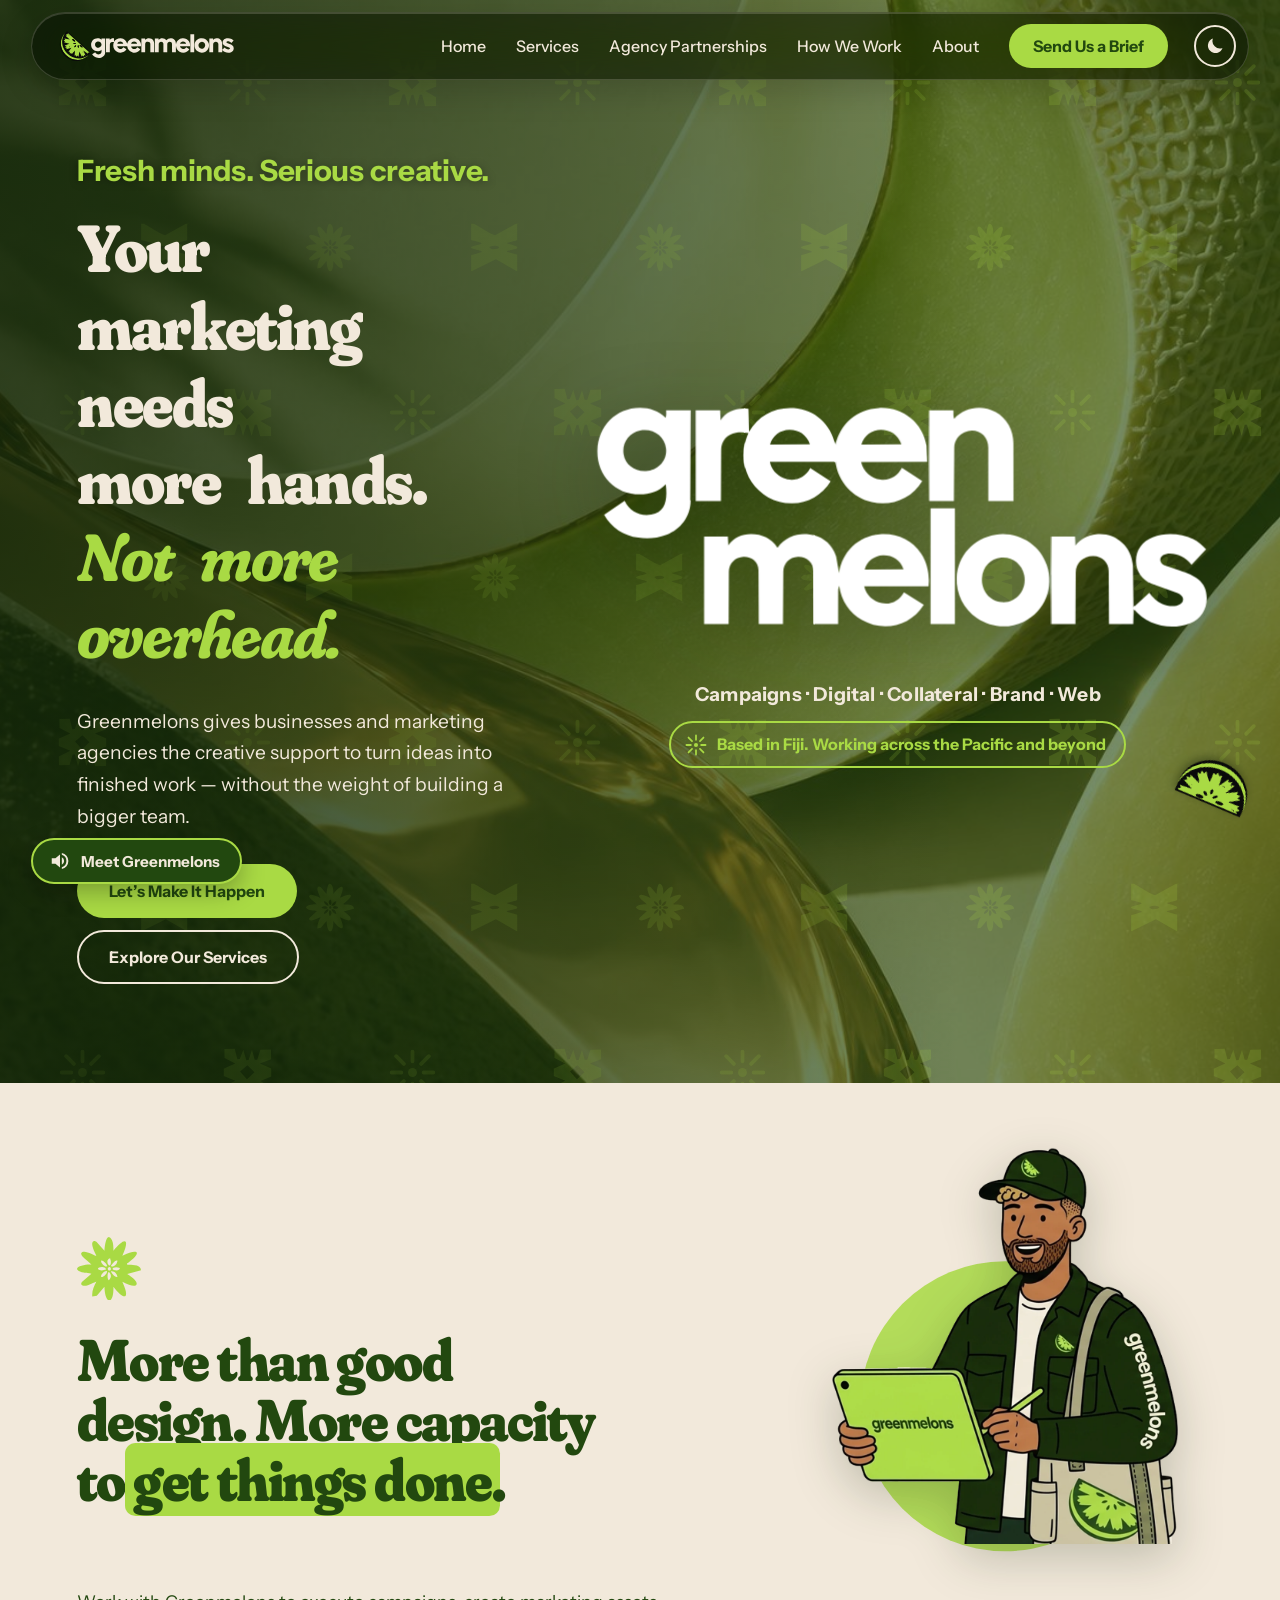
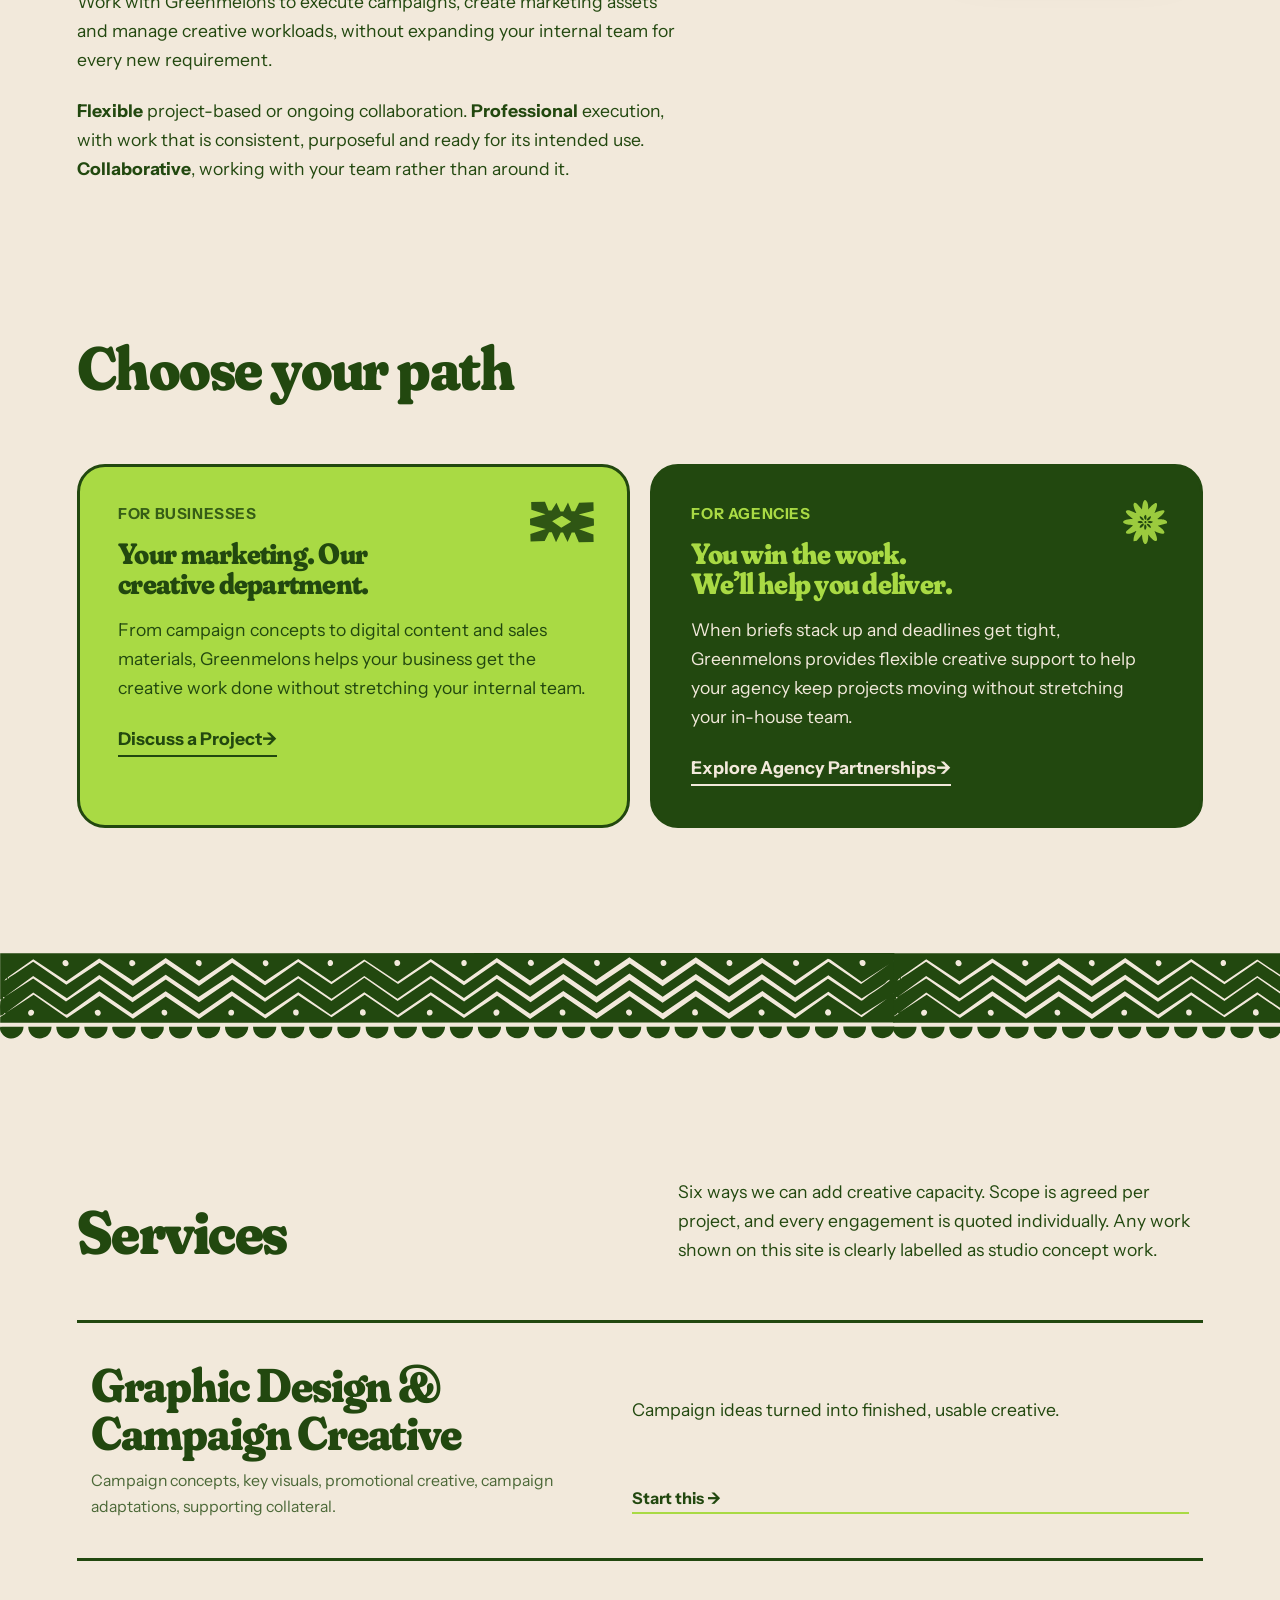
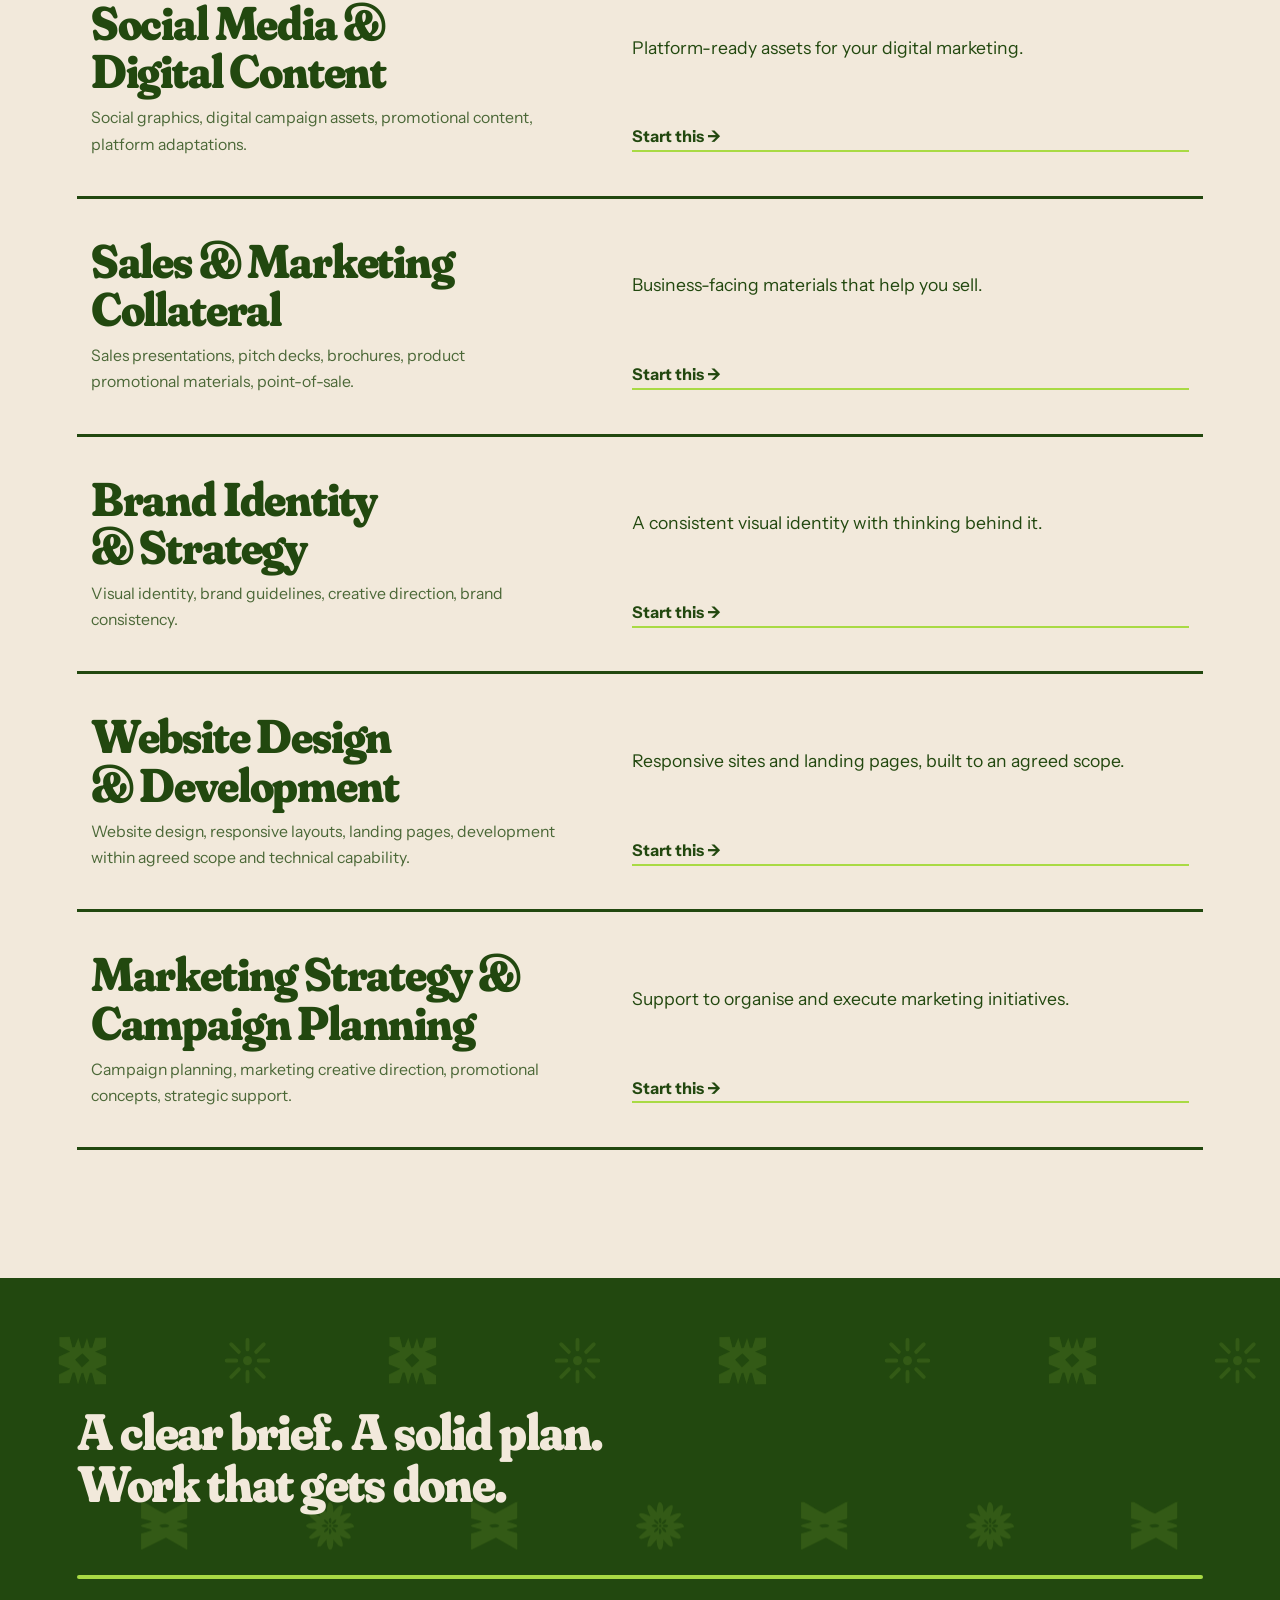
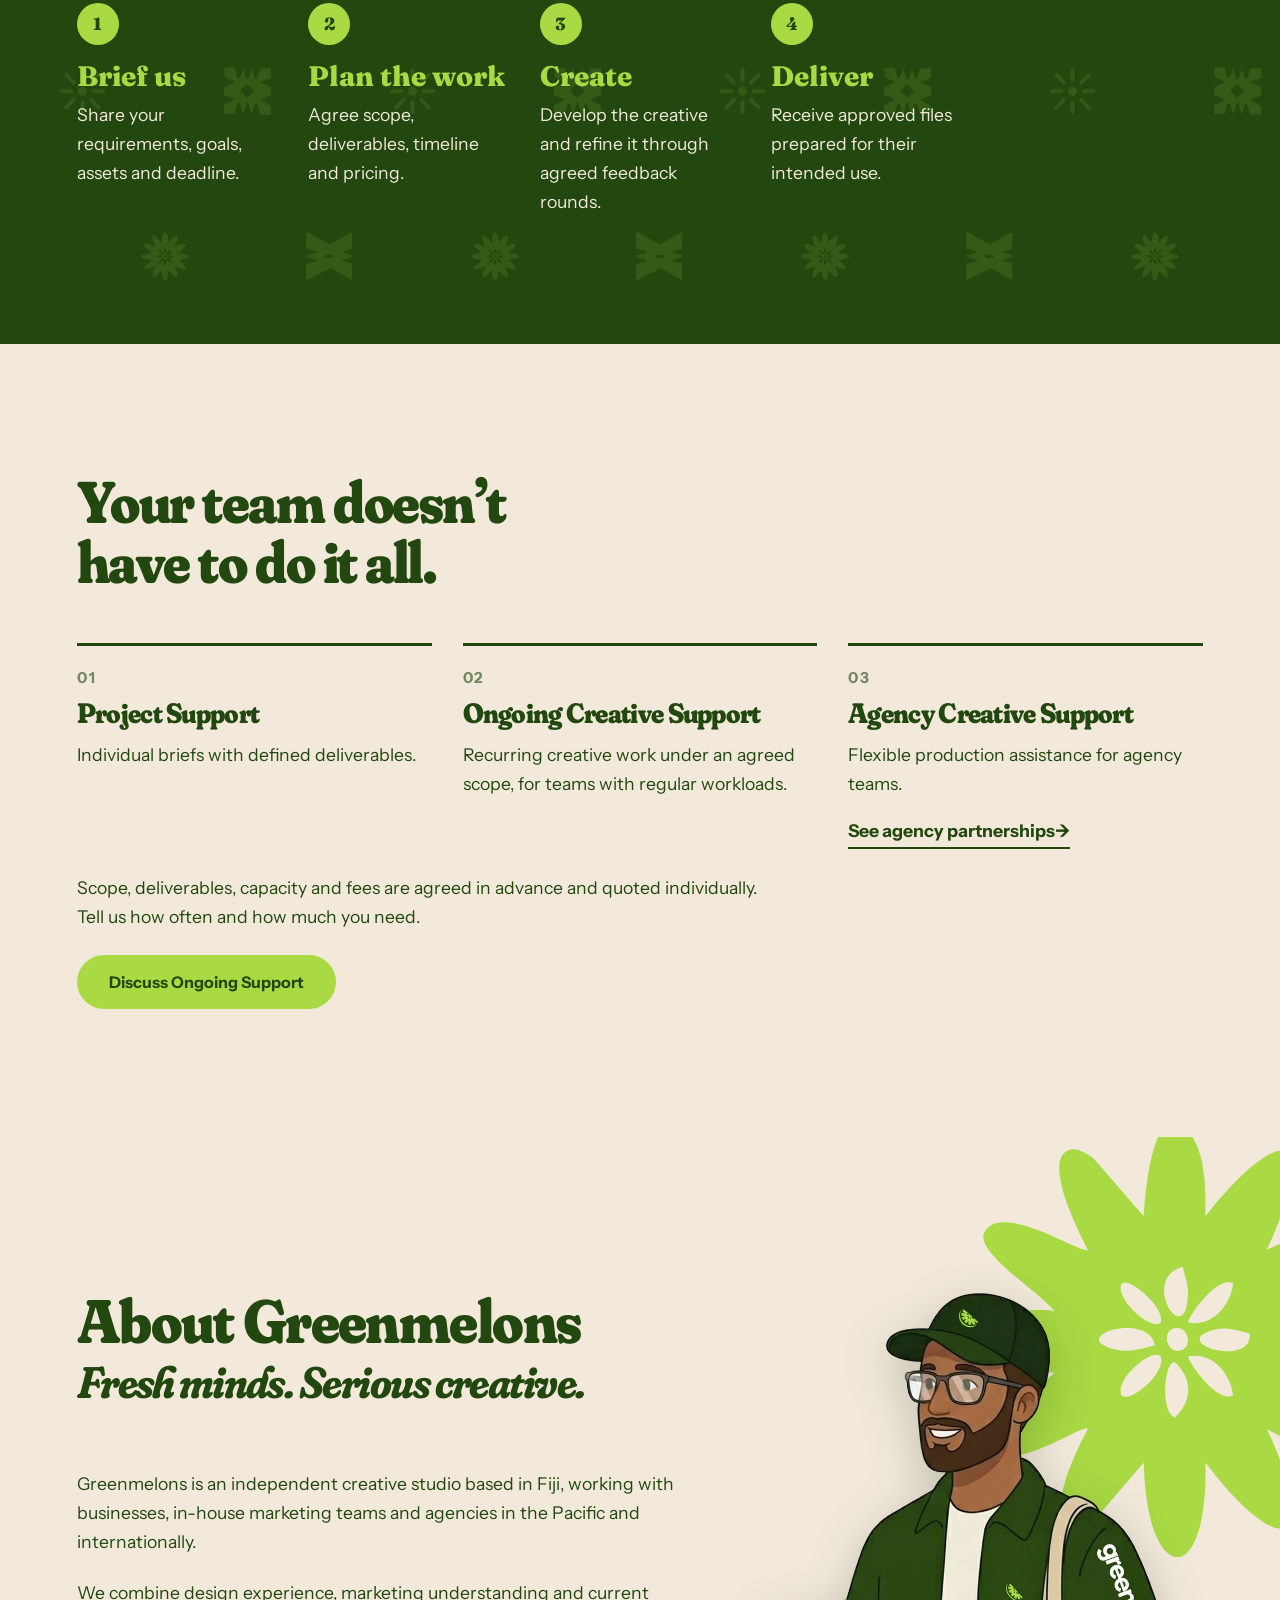
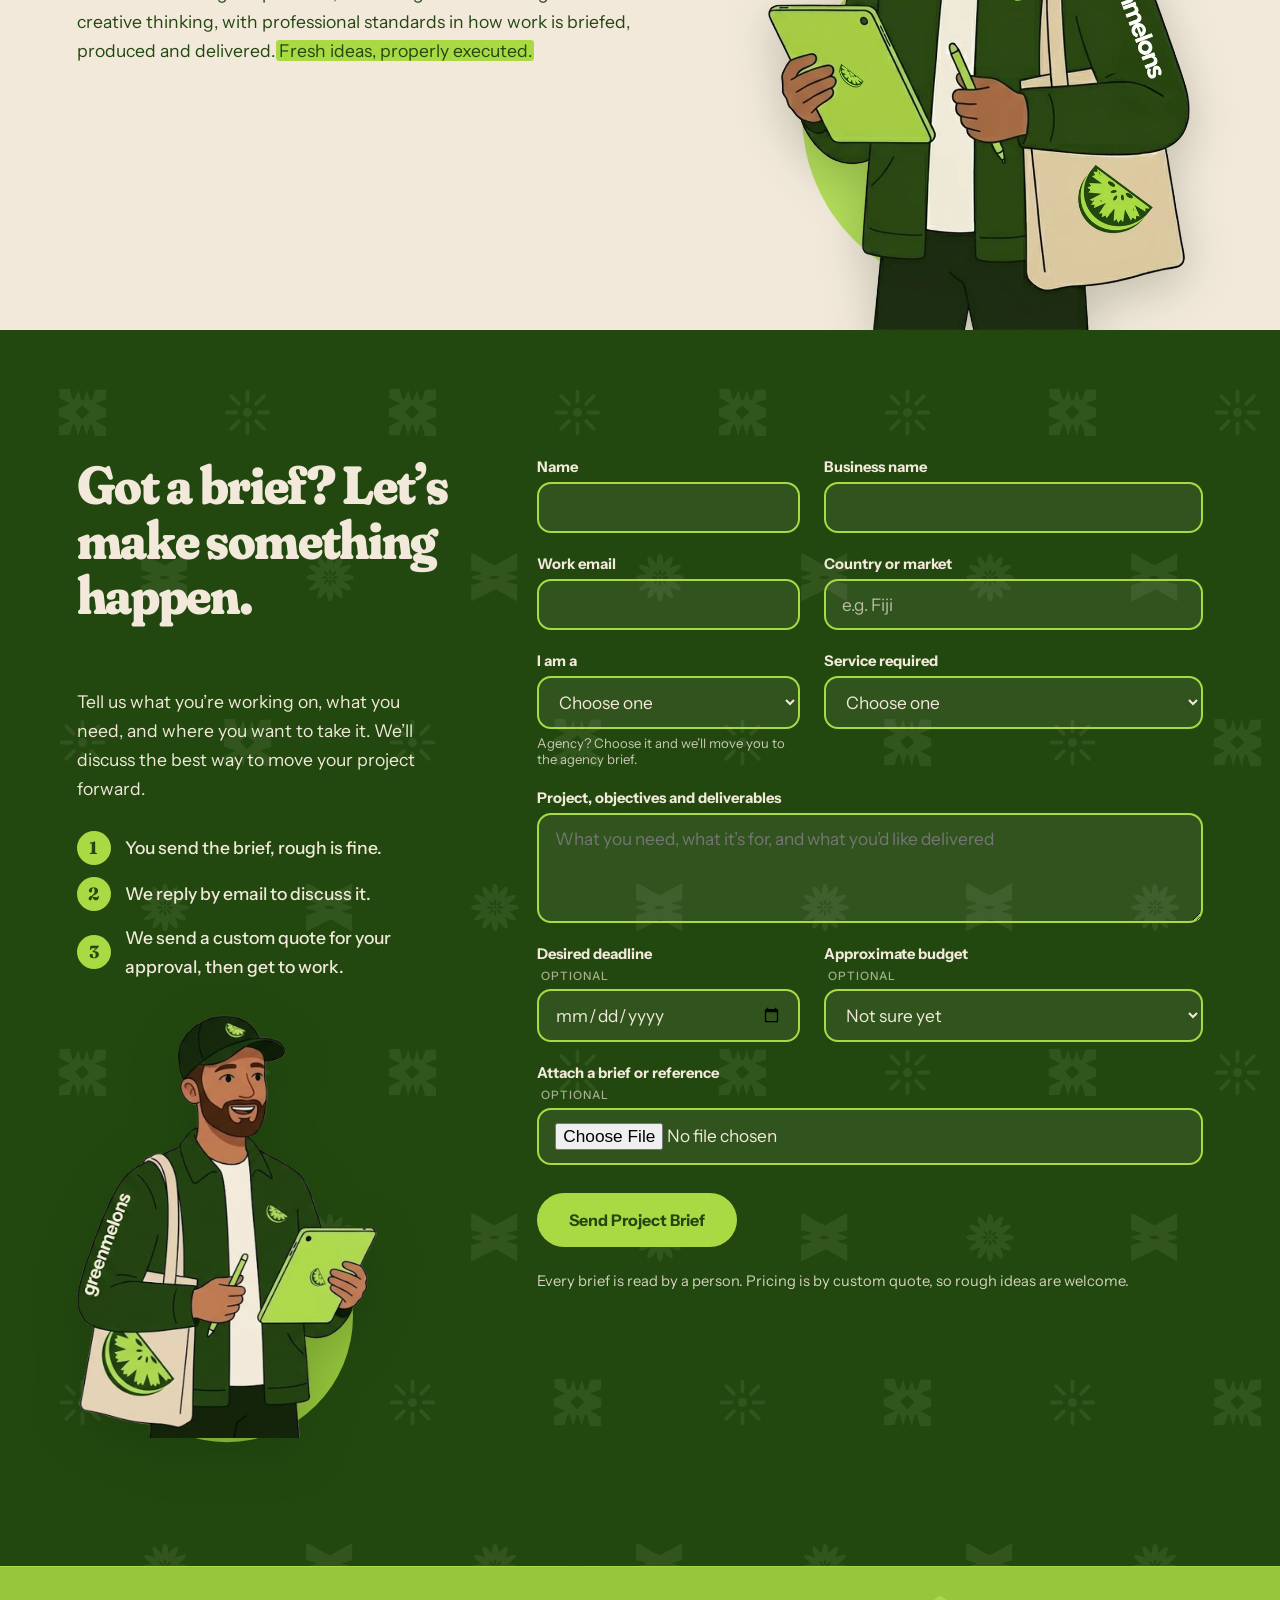
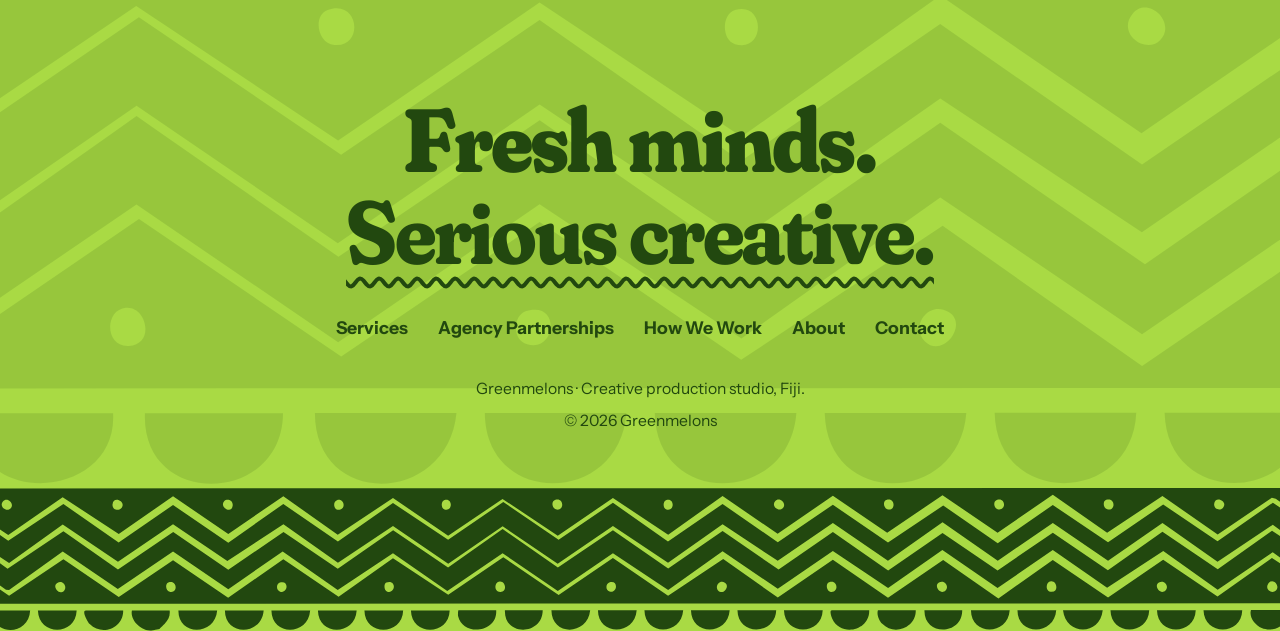
==== commit f7da875f: "Add files via upload" ====
--- a/index.html
+++ b/index.html
@@ -1,12 +1,12 @@
 <!DOCTYPE html>
 <html lang="en"><head><meta charset="UTF-8"><meta name="viewport" content="width=device-width,initial-scale=1">
-<title>Greenmelons — Fresh minds. Serious creative.</title>
-<meta name="description" content="Greenmelons is an independent creative production studio built around fresh thinking, contemporary culture and professional creative execution. Young minds. Professional standards.">
+<title>Greenmelons | Creative Production Studio for Businesses & Agencies, Fiji & Pacific</title>
+<meta name="description" content="Greenmelons gives businesses and marketing agencies in Fiji, the Pacific and beyond flexible creative support: campaigns, digital content, collateral, brand and web, without building a bigger team.">
 <meta name="theme-color" content="#22480f">
-<meta property="og:title" content="Greenmelons — Fresh minds. Serious creative.">
-<meta property="og:description" content="Independent creative production studio: brand, campaigns, digital, content and production.">
-<meta property="og:image" content="hero-bg.jpg">
-<script type="application/ld+json">{"@context":"https://schema.org","@type":"ProfessionalService","name":"Greenmelons","description":"Independent creative production studio: brand, campaigns, digital, content and production for brands and agencies.","slogan":"Fresh minds. Serious creative.","serviceType":["Brand identity","Campaign creative","Digital creative","Content and motion","Production artwork","White-label agency support"]}</script>
+<meta property="og:title" content="Greenmelons | Creative Production Studio for Businesses & Agencies, Fiji & Pacific"><meta property="og:type" content="website"><meta property="og:url" content="https://greenmelons.com/"><link rel="canonical" href="https://greenmelons.com/">
+<meta property="og:description" content="Greenmelons gives businesses and marketing agencies in Fiji, the Pacific and beyond flexible creative support: campaigns, digital content, collateral, brand and web, without building a bigger team.">
+<meta property="og:image" content="https://greenmelons.com/hero-bg.jpg">
+
 <link rel="icon" href="logo-green.svg" type="image/svg+xml">
 <script>(function(){try{var k=localStorage.getItem("gm-theme");if(!k)k=matchMedia("(prefers-color-scheme: dark)").matches?"dark":"light";document.documentElement.dataset.theme=k}catch(e){}})()</script>
 <link rel="preconnect" href="https://fonts.googleapis.com"><link rel="preconnect" href="https://fonts.gstatic.com" crossorigin>
@@ -62,7 +62,7 @@
 <header class="top">
   <a class="mark play" href="#top" aria-label="Greenmelons"><svg class="logo" viewBox="0 0 491.96 551.23" aria-hidden="true"> <g> <path class="st1" d="M410.13,387.43c-22.11,17.69-48.14,29.69-76.74,34.78-85.28,15.2-171.93-31.65-212.57-107.07-32.51-60.33-31.96-133.75,10.31-188.58l18.25-19.17,7.24-8.05,285.56,254.09c-4.03,6.47-8.44,7.67-10.09,9.92-5.76,7.82-13.16,13.97-19.51,21.26l-2.45,2.81ZM124.98,186.27l9.13,14.49-18.28,5.82,16.22,14.12-12.15,10.35,66.01,16.45-58.07,21.82,9.81,5.77c1.36.8,2.83.9,4.05,2.33.36.42,1.88-.82,1.73-1.36l-.48-1.79c-.56-2.09-.35-3.94,1.48-5.05.69,2.51,1.36,3.4,3.56,4.4-5.12,2.85,3.96,5.6-.78,9.86-.68-1.79-.86-3.24-2.81-4.33-2.06,4.66-7.89,12.6-7.98,12.64-.64.26-1.52.22-2.51-.42-.6.52-1.17,1.22-1.41,2.37l19.95,3.97-4.39,15.61,60.84-17.49-35.69,48.87,16.78.93-1.7,19.4,18.47-5.8,3.05,10.36c.28.94,2.82,2.27,3.71,1.82l9.29-9.97c1.25-1.35,3.11-3.92,3.55-5.57,1.05-3.97,3.43-4.71,5.39-5.68,3.78-1.87,5.62-6.5,8.66-9.16,1.4-1.23,2.87-1.5,4.36-3.12l6.79-7.4-4.44,63.11,14.48-7.69,8.18,19.17,12.35-14.43,12.4,13.65,9.14-61.59,30.01,60.87,7.42-13.93,17.38,12.71,1.94-18.89,17.07,6.1-25.85-61.13,54.51,41.21-.72-16.49,19.74,3.83-3.35-7.94L165.53,121.05l.59,14.45-18.74-3.68-.85.92,7.69,17.7-16.31,2.53,51.8,44.75-63.96-12.24-.78.78ZM146.93,131.77c-.53-.62-1.23.15-.61.64l.61-.64ZM125.34,185.3c-.59-.61-1.21.24-.6.68l.6-.68Z"/> <path class="st0" d="M410.13,387.43l-2.58,3.37-7.96,7.77c-41.82,39.45-102.83,51.63-158.99,38.19-61.55-14.72-114.02-57.3-140.98-114.53-26.07-55.32-25-121.05,10.53-171.54.85-1.21,1.64-1.8,1.5-3.27l11.87-13.94c2.32-2.72,5.27-4.47,7.61-6.93-42.27,54.83-42.83,128.24-10.31,188.58,40.64,75.41,127.29,122.26,212.57,107.07,28.6-5.1,54.63-17.1,76.74-34.78Z"/> <path class="st1" d="M111.65,147.44c.14,1.47-.65,2.06-1.5,3.27-35.53,50.48-36.59,116.21-10.53,171.54,26.96,57.22,79.43,99.8,140.98,114.53,56.17,13.44,117.17,1.26,158.99-38.19-2.36,2.31-3.76,4.78-6.13,7.22-23.92,24.61-54.9,40.43-88.94,46.18-115.73,19.56-229.84-73.11-234.28-189.6-1.62-42.53,12.38-84.23,41.41-114.95Z"/> <path class="st0" d="M147.38,131.82l18.74,3.68-.59-14.45,256.29,228.01,3.35,7.94-19.74-3.83.72,16.49-54.51-41.21,25.85,61.13-17.07-6.1-1.94,18.89-17.38-12.71-7.42,13.93-30.01-60.87-9.14,61.59-12.4-13.65-12.35,14.43-8.18-19.17-14.48,7.69,4.44-63.11-6.79,7.4c-1.49,1.62-2.96,1.9-4.36,3.12-3.04,2.66-4.88,7.29-8.66,9.16-1.96.97-4.34,1.71-5.39,5.68-.44,1.65-2.3,4.23-3.55,5.57l-9.29,9.97c-.89.45-3.43-.88-3.71-1.82l-3.05-10.36-18.47,5.8,1.7-19.4-16.78-.93,35.69-48.87-60.84,17.49,4.39-15.61-19.95-3.97c.23-1.15.81-1.85,1.41-2.37,1,.64,1.87.68,2.51.42.09-.04,5.92-7.98,7.98-12.64,1.95,1.09,2.14,2.55,2.81,4.33,4.73-4.25-4.34-7,.78-9.86-2.2-1.01-2.88-1.89-3.56-4.4-1.83,1.11-2.03,2.95-1.48,5.05l.48,1.79c.14.54-1.38,1.78-1.73,1.36-1.21-1.43-2.69-1.53-4.05-2.33l-9.81-5.77,58.07-21.82-66.01-16.45,12.15-10.35-16.22-14.12,18.28-5.82-9.13-14.49-.24-.29c-.61-.44.01-1.29.6-.68.07.08.24.17.42.19l63.96,12.24-51.8-44.75,16.31-2.53-7.69-17.7c-.06-.13-.14-.26-.22-.34-.62-.48.08-1.26.61-.64.1.05.28.09.45.05ZM178.85,148.58c-3.67-5.38-.92-8.02-1.51-10-.1-.33-.93-.56-.75.41.23,2.07-1.45,1.99-1.97-.06-.92,3.57,0,8.2,4.22,9.66ZM182.66,151.05c-.97-.66-1.43-1.2-2.63-1.06,1.61,2.9,2.55,5.47,5.62,6.96-1.12-2.16-2.48-3.42-2.98-5.91ZM219.48,193.71c-1.36,2.01-.77,5.28.48,7.45,9.08,15.87,29.24,25.26,33.29,19.24,6.91-10.27-27.12-36.54-33.77-26.7ZM261.98,245.62c-.39-9.26-30.77-8.9-29.64.64,1.05,8.79,30.02,8.55,29.64-.64ZM342.23,290.97c6.68-10.15-27.39-36.44-33.92-26.62-.91,1.37-1.11,4.14-.08,6.22,8.25,16.64,29.8,26.77,34,20.4ZM265.55,273.53c.3-2.19-.71-4.32-1.86-5.14-1.42-1.01-3.49-1.37-5.35-.69-11.15,4.08-16.72,17.98-12.11,21.97,5.07,4.4,17.69-4.34,19.32-16.15ZM288.6,267.71c-9.09,1.63-4.49,30.68,4.9,28.95,9.24-1.7,3.97-30.53-4.9-28.95ZM188.4,291.96c-.15-5.66-3.14-9.58-5.06-13.84-1.46.1-1.89.7-2.1,1.15-.36.77.35,1.43.71,2.11l2.6,4.83c2.25,1.49,2.58,3.88,3.84,5.75ZM348.03,357.76c1.34-1.84.06-3.53-.04-4.62,1.35-1.68,1.23-2.35.74-4.65l-.55-2.53c-.16-.74-1.31-1.12-1.92-.26.22.56.86,1.77.45,2.21l-1.26,1.35,1.14,2.26c-.09,2.3-.22,4.65,1.44,6.25Z"/> <path class="st1" d="M342.23,290.97c-4.2,6.38-25.75-3.76-34-20.4-1.03-2.08-.83-4.85.08-6.22,6.53-9.83,40.6,16.47,33.92,26.62Z"/> <path class="st1" d="M219.48,193.71c6.65-9.85,40.68,16.43,33.77,26.7-4.05,6.01-24.21-3.38-33.29-19.24-1.25-2.18-1.83-5.45-.48-7.45Z"/> <path class="st1" d="M261.98,245.62c.39,9.19-28.59,9.43-29.64.64-1.14-9.54,29.25-9.9,29.64-.64Z"/> <path class="st1" d="M288.6,267.71c8.87-1.59,14.14,27.24,4.9,28.95-9.39,1.73-13.99-27.32-4.9-28.95Z"/> <path class="st1" d="M265.55,273.53c-1.63,11.8-14.25,20.54-19.32,16.15-4.61-4,.96-17.89,12.11-21.97,1.86-.68,3.93-.33,5.35.69,1.15.82,2.16,2.95,1.86,5.14Z"/> <path class="st1" d="M188.4,291.96c-1.27-1.87-1.59-4.26-3.84-5.75l-2.6-4.83c-.36-.68-1.08-1.34-.71-2.11.21-.44.64-1.05,2.1-1.15,1.92,4.27,4.92,8.18,5.06,13.84Z"/> <path class="st1" d="M348.03,357.76c-1.66-1.6-1.54-3.95-1.44-6.25l-1.14-2.26,1.26-1.35c.41-.44-.23-1.65-.45-2.21.61-.86,1.76-.49,1.92.26l.55,2.53c.49,2.3.61,2.97-.74,4.65.1,1.09,1.38,2.78.04,4.62Z"/> <path class="st1" d="M178.85,148.58c-4.22-1.46-5.14-6.09-4.22-9.66.52,2.05,2.2,2.13,1.97.06-.18-.96.65-.73.75-.41.59,1.98-2.17,4.62,1.51,10Z"/> <path class="st1" d="M182.66,151.05c.5,2.49,1.86,3.75,2.98,5.91-3.06-1.5-4-4.07-5.62-6.96,1.2-.14,1.66.4,2.63,1.06Z"/> </g> </svg><svg class="name" viewBox="133 60 1089 183" aria-hidden="true" fill="currentColor"><path style="--i:0;--dx:1" d="M141.59,215.31l23.7-15.99c5.71,12.23,17.69,18.12,30.68,15.9,16.78-2.88,19-17.49,16.83-35.04-8.11,8.6-18.55,11.62-29.71,11.68-29.16.16-50.13-22.33-49.26-51.04.83-27.45,21.15-48.9,49.22-48.94,11.17-.02,21.51,3.52,29.56,11.56,1.12-3.39.65-5.51.63-8.65h28.45s-.11,104.07-.11,104.07c-.02,18.11-11.42,33.2-28,39.62-10.52,4.07-21.45,4.64-32.69,3.35-16.53-2.26-30.78-11.37-39.3-26.51ZM213.13,138.86c-1.62-14.99-15.68-23.84-30.07-20.85-12.96,2.7-20.88,14.53-18.99,27.21,1.83,12.33,12.82,20.37,25.92,19.63s24.66-11.95,23.14-26Z"/><path style="--i:1;--dx:114" d="M379.73,161.45l23.58,15.13c-10.03,16.05-26.01,25.37-44.54,25.67-19.38.32-37-10.08-46.75-24.73-11.57-17.38-11.94-38.27-3.68-56.53-5.17-.99-9.68-1.14-14.47-.4-9.71,1.51-16.97,9.32-17.01,19.42l-.28,59.59-29.15-.05-.06-104.88,28.36.08.43,11.36c6.74-10.61,19.12-14.99,32.17-13.04l.68,26.57c10.68-19.17,30.32-29.14,51.88-27.5,24.24,1.85,42.61,18.48,47.88,42.78,5.92-25.6,25.25-41.55,50.12-42.98,27.23-1.57,50.79,16.57,55.2,43.61l.78,18.67-76.31.19c2.69,11.12,11.66,18.86,22.44,20.37s19.7-4.31,24.73-13.55l23.47,15.1c-12.03,20.23-35.48,29.82-58.47,24.47-21.37-4.97-38.84-22.9-41.77-46.51l-75.85.03c1.54,8.82,7.48,15.03,15.02,18.44,11.69,5.29,25.24,1.13,31.6-11.3ZM379.37,133.93c-3.72-11.63-13.81-17.12-23.95-16.79s-19.37,6.4-22.15,17.15l46.1-.35ZM485.12,133.99c-3.69-11.55-13.36-16.95-23.65-16.89-9.95.06-19.43,6.06-22.64,17.12l46.29-.22Z"/><path style="--i:2;--dx:384" d="M546.18,137.56l-.44,61.97-28.5.04-.2-46.73.16-58.16,27.9.03c.41,3.38-.41,6.05,1.02,9.76,12.03-13.84,32.78-16.18,47.94-7.63,12.92,7.28,20.46,21.05,20.48,36.04l.08,66.63-29.12.03-.03-61.66c0-5.21-1.74-10.55-5.39-14.24-5.62-5.68-14.22-6.91-22.09-3.63-5.81,2.42-11.74,9.04-11.8,17.56Z"/><path style="--i:3;--dx:487" d="M780.31,199.41l-29.3.17-.24-63.51c-.04-10.57-8.64-17.51-18.69-17.03-9.68.47-17.26,7.76-17.32,18.07l-.42,62.4h-28.88s-.41-64.41-.41-64.41c-.07-10.18-8.53-16.4-17.96-16.04-9.63.37-17.42,7.64-17.47,17.94l-.29,62.45-29.37.08v-104.72s28.46-.14,28.46-.14l.58,10.65c6.34-8.98,16.1-13.24,26.91-13.37,12.96-.15,24.55,5.11,31.87,16.22,9.25-12.29,22.63-17.4,37.05-16.07,15.58,1.44,27.95,11.11,32.99,25.92l3.61,20.39c3.63-25.51,22.96-44.06,48.56-46.28,19.73-1.71,38.72,6.33,49.65,23.01,7.65,11.67,10.21,25.49,8.86,39.07l-77.01.12c2.6,10.77,10.79,18.06,20.97,20.16,10.85,2.23,21.25-3.01,26.56-13.08l23.83,15.01c-16.64,26.27-48.8,32.99-74.4,18.1-14.13-8.22-24.75-23.36-26.84-40.79-1.1,2.45-1.2,4.8-1.21,7.15l-.08,38.54ZM858.53,133.92c-3.77-11.88-14.1-17.24-24.82-16.74-9.72.46-19.04,6.89-21.61,17.07l46.43-.33Z"/><polygon style="--i:4;--dx:758" points="919.95 199.42 890.89 199.56 890.9 60.98 919.93 60.97 919.95 199.42"/><path style="--i:5;--dx:789" d="M1002.43,196.68c-18.66,8.97-39.44,6.94-56.08-4.3-15.44-10.43-25.06-28.84-24.14-48.49,1.24-26.52,20.29-47.28,46.32-51.33,27.02-4.2,53.14,11.27,61.58,36.68,8.69,26.15-1.89,55.06-27.68,67.45ZM975.91,173.3c9.02.84,16.88-3.66,21.7-9.48,5.3-6.42,7.06-14.86,5.37-23-2.76-13.24-14.5-22.03-27.42-20.75s-22.18,11.16-23.07,24.44c-.95,14.23,8.4,27.4,23.42,28.79Z"/><path style="--i:6;--dx:902" d="M1221.39,168.4c.06,13.7-7.22,25.18-19.84,30.06-23.13,8.94-50.99,2.99-67.63-17.12l-.44,18.17-29.1.02-.33-63.52c-.05-10.35-8.29-17.45-18.12-17.79-11.5-.39-21.23,7.8-21.29,19.78l-.33,61.44h-28.83s-.26-44.55-.26-44.55v-14.07s.28-46.14.28-46.14l28.33.05.46,10.68c6.35-7.94,14.55-12.29,24.62-13.32,23.29-2.39,42.41,13.98,44.16,37.65l.7,49.73,18.81-17.44c4.47,5.89,9.05,10.32,15.07,13.18,11.59,5.5,25.86,2.81,25.35-5.77-.19-3.18-3.17-5.89-6.69-7.16l-30.64-11.06c-12.05-4.35-19.14-15.4-19.01-27.87s7.69-23.22,20-27.79c15.75-5.84,33.03-4.6,48.44,2.1,5.92,3.22,10.75,7.01,15.43,12.51l-17.38,18.58c-12.42-17.04-36.85-16.44-37.33-6.34-.14,2.84,1.73,5.78,4.8,6.83l18.6,6.35c16.74,5.71,32.05,12.08,32.14,32.82Z"/></svg></a>
   <div class="right">
-  <nav id="nav"><a href="#studio">Studio</a><a href="#for">Who we're for</a><a href="#make">What we can make</a><a href="#ways">Work with us</a><a href="#agency">Agencies</a><a href="#contact" class="cta">Start a project</a></nav>
+  <nav id="nav"><a href="index.html">Home</a><a href="index.html#services">Services</a><a href="agency.html">Agency Partnerships</a><a href="index.html#how">How We Work</a><a href="index.html#about">About</a><a href="index.html#contact" class="cta">Send Us a Brief</a></nav>
   <button class="theme" type="button" aria-label="Switch to dark mode" aria-pressed="false"><svg class="moon" viewBox="0 0 24 24" aria-hidden="true"><path fill="currentColor" d="M21 14.5A9 9 0 0 1 9.5 3a9 9 0 1 0 11.5 11.5z"/></svg><svg class="sun" viewBox="0 0 24 24" aria-hidden="true"><circle cx="12" cy="12" r="4.5" fill="currentColor"/><path stroke="currentColor" stroke-width="2.2" stroke-linecap="round" d="M12 2v3M12 19v3M2 12h3M19 12h3M4.9 4.9l2.1 2.1M17 17l2.1 2.1M4.9 19.1L7 17M17 7l2.1-2.1"/></svg></button>
   <button class="menu-btn" aria-expanded="false" aria-controls="nav">Menu</button>
   </div>
@@ -72,118 +72,100 @@
 <section class="hero" data-field data-color="#a9da44" data-alpha="0.17">
   <div class="hero-inner">
   <div class="hero-text">
-    <p class="kicker">Creative production &amp; digital services</p>
-    <h1><span class="w"><span style="--i:0">Fresh</span></span> <span class="w"><span style="--i:1">minds.</span></span><br><em><span class="w"><span style="--i:0">Serious</span></span> <span class="w"><span style="--i:1">creative.</span></span></em></h1>
-    <p class="lede">Greenmelons is an independent creative production studio built around fresh thinking, contemporary culture and professional creative execution.</p>
-    <div class="ctas"><a class="btn lime" href="#contact">Start a project</a><a class="btn ghost" href="#make">What we can make</a></div>
+    <p class="kicker">Fresh minds. Serious creative.</p>
+    <h1><span class="w"><span style="--i:0">Your</span></span> <span class="w"><span style="--i:1">marketing</span></span> <span class="w"><span style="--i:2">needs</span></span> <span class="w"><span style="--i:3">more</span></span> <span class="w"><span style="--i:4">hands.</span></span><br><em><span class="w"><span style="--i:5">Not</span></span> <span class="w"><span style="--i:6">more</span></span> <span class="w"><span style="--i:7">overhead.</span></span></em></h1>
+    <p class="lede">Greenmelons gives businesses and marketing agencies the creative support to turn ideas into finished work — without the weight of building a bigger team.</p>
+    <div class="ctas"><a class="btn lime" href="#contact">Let’s Make It Happen</a><a class="btn ghost" href="#services">Explore Our Services</a></div>
   </div>
-  <div class="hero-art"><div class="stage" aria-hidden="true"><svg class="hero-lockup" viewBox="0 0 1173.63 469.45" role="img" aria-label="Greenmelons"><defs><g id="gmL"><path class="gm-w" d="M79.53,236.03l35.42-23.9c8.54,18.28,26.43,27.08,45.85,23.75,25.07-4.3,28.4-26.14,25.16-52.37-12.13,12.86-27.72,17.36-44.4,17.45-43.57.24-74.92-33.37-73.62-76.27,1.24-41.02,31.6-73.08,73.56-73.14,16.69-.02,32.14,5.26,44.17,17.27,1.67-5.07.98-8.24.94-12.93h42.51s-.17,155.53-.17,155.53c-.03,27.06-17.07,49.62-41.84,59.22-15.72,6.09-32.06,6.94-48.85,5-24.7-3.37-46-16.99-58.73-39.61ZM186.45,121.77c-2.42-22.4-23.44-35.63-44.94-31.16-19.37,4.03-31.2,21.72-28.38,40.67,2.74,18.42,19.15,30.45,38.73,29.34,20.42-1.16,36.86-17.86,34.59-38.85Z"/><path class="gm-w" d="M435.42,155.53l35.24,22.61c-14.98,23.99-38.88,37.91-66.56,38.37-28.97.48-55.29-15.06-69.87-36.95-17.29-25.98-17.85-57.19-5.5-84.49-7.73-1.47-14.46-1.71-21.62-.59-14.51,2.25-25.36,13.93-25.43,29.02l-.42,89.05-43.57-.07-.08-156.74,42.38.12.64,16.97c10.07-15.86,28.57-22.4,48.08-19.49l1.01,39.71c15.96-28.65,45.31-43.55,77.54-41.1,36.22,2.76,63.67,27.61,71.56,63.93,8.84-38.26,37.73-62.09,74.9-64.23,40.7-2.34,75.9,24.76,82.5,65.17l1.17,27.9-114.04.28c4.02,16.62,17.42,28.18,33.54,30.44s29.44-6.44,36.95-20.25l35.07,22.57c-17.97,30.23-53.03,44.56-87.38,36.58-31.94-7.42-58.04-34.23-62.43-69.51l-113.36.04c2.31,13.18,11.18,22.46,22.45,27.56,17.46,7.9,37.72,1.7,47.23-16.89ZM434.88,114.4c-5.55-17.38-20.64-25.58-35.79-25.1s-28.95,9.57-33.11,25.63l68.9-.53ZM592.92,114.49c-5.51-17.26-19.96-25.33-35.35-25.25-14.88.08-29.04,9.05-33.83,25.58l69.18-.34Z"/><path class="gm-w" d="M684.18,119.82l-.66,92.61-42.59.06-.3-69.84.23-86.92,41.7.05c.61,5.04-.61,9.05,1.52,14.58,17.98-20.68,48.98-24.18,71.65-11.41,19.3,10.88,30.58,31.46,30.6,53.86l.12,99.57-43.51.04-.05-92.15c0-7.78-2.6-15.76-8.06-21.27-8.4-8.48-21.26-10.33-33.01-5.42-8.68,3.62-17.55,13.51-17.64,26.24Z"/><path class="gm-w" d="M483.59,424.78l-42.28.25-.35-91.65c-.06-15.25-12.47-25.27-26.97-24.57s-24.9,11.19-25,26.07l-.61,90.04h-41.68s-.6-92.95-.6-92.95c-.09-14.7-12.31-23.66-25.92-23.14-13.9.53-25.14,11.03-25.21,25.89l-.42,90.12-42.39.11v-151.13s41.08-.2,41.08-.2l.84,15.37c9.15-12.96,23.23-19.11,38.83-19.29,18.7-.22,35.43,7.37,46,23.41,13.34-17.73,32.66-25.11,53.46-23.19,22.48,2.07,40.33,16.04,47.6,37.4l5.21,29.43c5.24-36.81,33.14-63.58,70.08-66.79,28.48-2.47,55.88,9.14,71.65,33.2,11.03,16.84,14.73,36.79,12.78,56.37l-111.13.17c3.75,15.54,15.57,26.07,30.26,29.09,15.66,3.23,30.66-4.35,38.32-18.87l34.39,21.66c-24.02,37.91-70.43,47.6-107.37,26.11-20.39-11.86-35.72-33.72-38.73-58.87-1.59,3.54-1.73,6.93-1.74,10.32l-.11,55.62ZM596.48,330.27c-5.44-17.15-20.35-24.88-35.82-24.15-14.03.66-27.48,9.94-31.19,24.63l67.01-.47Z"/><path class="gm-w" d="M685.12,424.8 L643.17,424.99 L643.19,225.01 L685.09,225.0 L685.12,424.8Z"/><path class="gm-w" d="M804.15,420.84c-26.92,12.94-56.92,10.01-80.93-6.21-22.28-15.05-36.17-41.62-34.84-69.98,1.79-38.27,29.28-68.23,66.84-74.07,39-6.06,76.68,16.27,88.87,52.93,12.54,37.73-2.73,79.45-39.94,97.34ZM765.87,387.1c13.02,1.21,24.36-5.28,31.31-13.69,7.65-9.26,10.19-21.45,7.74-33.19-3.99-19.11-20.93-31.8-39.57-29.94s-32.01,16.1-33.29,35.27c-1.37,20.53,12.12,39.54,33.8,41.55Z"/><path class="gm-w" d="M1120.12,380.03c.09,19.76-10.41,36.34-28.63,43.38-33.38,12.91-73.58,4.32-97.59-24.7l-.63,26.22-41.99.03-.48-91.67c-.08-14.93-11.96-25.18-26.15-25.67-16.59-.57-30.63,11.26-30.72,28.54l-.47,88.67h-41.61s-.38-64.29-.38-64.29v-20.31s.41-66.59.41-66.59l40.88.07.66,15.42c9.16-11.46,20.99-17.73,35.52-19.23,33.61-3.45,61.21,20.17,63.73,54.33l1.01,71.76,27.14-25.17c6.46,8.5,13.06,14.89,21.75,19.02,16.72,7.94,37.32,4.06,36.59-8.33-.27-4.58-4.57-8.49-9.65-10.33l-44.21-15.96c-17.39-6.28-27.62-22.23-27.44-40.22.18-17.79,11.09-33.51,28.86-40.1,22.73-8.43,47.67-6.64,69.91,3.03,8.54,4.64,15.51,10.11,22.27,18.05l-25.08,26.81c-17.92-24.59-53.18-23.72-53.87-9.15-.2,4.09,2.49,8.35,6.93,9.86l26.84,9.16c24.15,8.24,46.25,17.43,46.39,47.36Z"/></g><clipPath id="gmc0"><rect x="59.0" y="0" width="175" height="300"/></clipPath><clipPath id="gmc1"><rect x="232.0" y="0" width="91" height="221"/></clipPath><clipPath id="gmc2"><rect x="321.0" y="0" width="158" height="221"/></clipPath><clipPath id="gmc3"><rect x="477.0" y="0" width="163" height="221"/></clipPath><clipPath id="gmc4"><rect x="638.0" y="0" width="163" height="221"/></clipPath><clipPath id="gmc5"><rect x="239.0" y="222" width="204" height="248"/></clipPath><clipPath id="gmc6"><rect x="441.0" y="222" width="201" height="248"/></clipPath><clipPath id="gmc7"><rect x="640.0" y="222" width="47" height="248"/></clipPath><clipPath id="gmc8"><rect x="685.0" y="222" width="166" height="248"/></clipPath><clipPath id="gmc9"><rect x="849.0" y="222" width="147" height="248"/></clipPath><clipPath id="gmc10"><rect x="994.0" y="222" width="137" height="248"/></clipPath><mask id="gm-bite" maskUnits="userSpaceOnUse" x="780" y="-30" width="360" height="300"><rect x="780" y="-30" width="360" height="300" fill="#fff"/><circle class="bc" style="--o:0s" cx="1026" cy="163" r="31"/><circle class="bc" style="--o:.07s" cx="997" cy="137" r="22"/><circle class="bc" style="--o:.13s" cx="1054" cy="188" r="20"/></mask></defs><g class="gm-letters"><g class="lt" clip-path="url(#gmc0)" style="--i:0;--r:-14deg;--ox:146px;--oy:236px"><use href="#gmL"/></g><g class="lt" clip-path="url(#gmc1)" style="--i:1;--r:10deg;--ox:277px;--oy:217px"><use href="#gmL"/></g><g class="lt" clip-path="url(#gmc2)" style="--i:2;--r:-9deg;--ox:400px;--oy:217px"><use href="#gmL"/></g><g class="lt" clip-path="url(#gmc3)" style="--i:3;--r:13deg;--ox:558px;--oy:217px"><use href="#gmL"/></g><g class="lt" clip-path="url(#gmc4)" style="--i:4;--r:-11deg;--ox:719px;--oy:217px"><use href="#gmL"/></g><g class="lt" clip-path="url(#gmc5)" style="--i:5;--r:12deg;--ox:341px;--oy:429px"><use href="#gmL"/></g><g class="lt" clip-path="url(#gmc6)" style="--i:6;--r:-10deg;--ox:541px;--oy:429px"><use href="#gmL"/></g><g class="lt" clip-path="url(#gmc7)" style="--i:7;--r:9deg;--ox:663px;--oy:429px"><use href="#gmL"/></g><g class="lt" clip-path="url(#gmc8)" style="--i:8;--r:-13deg;--ox:768px;--oy:429px"><use href="#gmL"/></g><g class="lt" clip-path="url(#gmc9)" style="--i:9;--r:11deg;--ox:922px;--oy:429px"><use href="#gmL"/></g><g class="lt" clip-path="url(#gmc10)" style="--i:10;--r:-8deg;--ox:1062px;--oy:429px"><use href="#gmL"/></g></g><g class="melon-in"><g class="melon-wrap"><g class="melon" mask="url(#gm-bite)"><path class="gm-ink" d="M1056.53,207.61c-15.65,12.52-34.08,21.01-54.32,24.62-60.36,10.76-121.69-22.4-150.46-75.78-23.01-42.7-22.62-94.67,7.3-133.48l12.92-13.57,5.13-5.7,202.12,179.85c-2.85,4.58-5.97,5.43-7.14,7.02-4.08,5.54-9.32,9.89-13.81,15.05l-1.73,1.99ZM854.7,65.23l6.46,10.26-12.94,4.12,11.48,10-8.6,7.32,46.72,11.65-41.1,15.44,6.95,4.08c.96.57,2.01.63,2.86,1.65.25.3,1.33-.58,1.23-.96l-.34-1.27c-.39-1.48-.25-2.79,1.05-3.57.48,1.78.96,2.4,2.52,3.12-3.62,2.02,2.8,3.97-.55,6.98-.48-1.27-.61-2.29-1.99-3.07-1.46,3.3-5.59,8.92-5.65,8.94-.45.19-1.07.16-1.78-.3-.42.37-.83.87-.99,1.68l14.12,2.81-3.1,11.05,43.06-12.38-25.26,34.59,11.88.66-1.21,13.73,13.07-4.1,2.16,7.33c.2.67,2,1.6,2.63,1.29l6.57-7.06c.89-.95,2.2-2.77,2.51-3.94.74-2.81,2.43-3.33,3.81-4.02,2.68-1.32,3.98-4.6,6.13-6.48.99-.87,2.03-1.06,3.09-2.21l4.81-5.24-3.14,44.67,10.25-5.44,5.79,13.57,8.74-10.21,8.77,9.66,6.47-43.59,21.24,43.09,5.25-9.86,12.3,8.99,1.37-13.37,12.08,4.32-18.29-43.27,38.58,29.17-.51-11.67,13.97,2.71-2.37-5.62L883.4,19.07l.42,10.23-13.27-2.6-.6.65,5.44,12.53-11.54,1.79,36.66,31.68-45.27-8.66-.55.56ZM870.23,26.65c-.38-.44-.87.11-.43.45l.43-.45ZM854.95,64.54c-.42-.43-.86.17-.43.48l.43-.48Z"/><path class="gm-lime" d="M1056.53,207.61l-1.83,2.39-5.63,5.5c-29.6,27.92-72.78,36.54-112.54,27.03-43.56-10.42-80.71-40.56-99.79-81.06-18.45-39.16-17.69-85.68,7.45-121.42.6-.86,1.16-1.27,1.06-2.32l8.4-9.86c1.64-1.92,3.73-3.16,5.39-4.9-29.92,38.81-30.31,90.77-7.3,133.48,28.77,53.38,90.1,86.54,150.46,75.78,20.24-3.61,38.67-12.1,54.32-24.62Z"/><path class="gm-ink" d="M845.26,37.74c.1,1.04-.46,1.46-1.06,2.32-25.15,35.73-25.9,82.26-7.45,121.42,19.08,40.5,56.22,70.64,99.79,81.06,39.76,9.51,82.93.89,112.54-27.03-1.67,1.63-2.66,3.38-4.34,5.11-16.93,17.42-38.86,28.61-62.95,32.69-81.91,13.85-162.68-51.75-165.82-134.2-1.15-30.1,8.76-59.62,29.31-81.36Z"/><path class="gm-lime" d="M870.55,26.69l13.27,2.6-.42-10.23,181.4,161.39,2.37,5.62-13.97-2.71.51,11.67-38.58-29.17,18.29,43.27-12.08-4.32-1.37,13.37-12.3-8.99-5.25,9.86-21.24-43.09-6.47,43.59-8.77-9.66-8.74,10.21-5.79-13.57-10.25,5.44,3.14-44.67-4.81,5.24c-1.05,1.15-2.09,1.34-3.09,2.21-2.15,1.88-3.45,5.16-6.13,6.48-1.39.69-3.07,1.21-3.81,4.02-.31,1.17-1.63,2.99-2.51,3.94l-6.57,7.06c-.63.32-2.43-.62-2.63-1.29l-2.16-7.33-13.07,4.1,1.21-13.73-11.88-.66,25.26-34.59-43.06,12.38,3.1-11.05-14.12-2.81c.16-.81.57-1.31.99-1.68.7.45,1.33.48,1.78.3.06-.03,4.19-5.65,5.65-8.94,1.38.77,1.51,1.8,1.99,3.07,3.35-3.01-3.07-4.96.55-6.98-1.56-.71-2.04-1.34-2.52-3.12-1.29.78-1.44,2.09-1.05,3.57l.34,1.27c.1.38-.97,1.26-1.23.96-.86-1.01-1.9-1.08-2.86-1.65l-6.95-4.08,41.1-15.44-46.72-11.65,8.6-7.32-11.48-10,12.94-4.12-6.46-10.26-.17-.21c-.43-.31,0-.91.43-.48.05.05.17.12.3.13l45.27,8.66-36.66-31.68,11.54-1.79-5.44-12.53c-.04-.09-.1-.18-.15-.24-.44-.34.06-.89.43-.45.07.04.2.06.32.04ZM892.82,38.55c-2.6-3.81-.65-5.68-1.07-7.08-.07-.23-.66-.39-.53.29.16,1.47-1.03,1.41-1.4-.04-.65,2.52,0,5.8,2.99,6.83ZM895.52,40.3c-.69-.46-1.01-.85-1.86-.75,1.14,2.05,1.81,3.87,3.97,4.93-.79-1.53-1.76-2.42-2.11-4.18ZM921.58,70.5c-.96,1.42-.54,3.74.34,5.28,6.42,11.23,20.7,17.88,23.56,13.62,4.89-7.27-19.2-25.87-23.9-18.9ZM951.67,107.24c-.28-6.55-21.78-6.3-20.98.45.74,6.22,21.25,6.05,20.98-.45ZM1008.47,139.34c4.73-7.18-19.38-25.79-24.01-18.84-.64.97-.78,2.93-.05,4.4,5.84,11.78,21.09,18.95,24.06,14.44ZM954.19,126.99c.21-1.55-.51-3.06-1.32-3.64-1.01-.72-2.47-.97-3.79-.49-7.89,2.89-11.83,12.72-8.57,15.55,3.59,3.11,12.52-3.07,13.67-11.43ZM970.51,122.87c-6.43,1.15-3.18,21.71,3.47,20.49,6.54-1.21,2.81-21.61-3.47-20.49ZM899.59,140.04c-.1-4.01-2.22-6.78-3.58-9.8-1.04.07-1.34.5-1.49.81-.26.55.25,1.01.51,1.49l1.84,3.42c1.59,1.05,1.82,2.75,2.72,4.07ZM1012.58,186.61c.95-1.31.04-2.5-.03-3.27.96-1.19.87-1.67.52-3.29l-.39-1.79c-.11-.53-.93-.79-1.36-.18.16.39.61,1.25.32,1.56l-.9.96.81,1.6c-.07,1.63-.15,3.29,1.02,4.42Z"/><g class="sw" style="--o:0"><g class="sb" style="--o:0"><path class="gm-ink" d="M1008.47,139.34c-2.97,4.51-18.23-2.66-24.06-14.44-.73-1.47-.59-3.43.05-4.4,4.63-6.96,28.74,11.66,24.01,18.84Z"/></g></g><g class="sw" style="--o:1"><g class="sb" style="--o:1"><path class="gm-ink" d="M921.58,70.5c4.7-6.97,28.79,11.63,23.9,18.9-2.87,4.26-17.14-2.39-23.56-13.62-.88-1.54-1.3-3.86-.34-5.28Z"/></g></g><g class="sw" style="--o:2"><g class="sb" style="--o:2"><path class="gm-ink sp p1" d="M951.67,107.24c.27,6.51-20.23,6.68-20.98.45-.81-6.75,20.7-7.01,20.98-.45Z"/></g></g><g class="sw" style="--o:3"><g class="sb" style="--o:3"><path class="gm-ink sp p2" d="M970.51,122.87c6.28-1.12,10.01,19.28,3.47,20.49-6.64,1.23-9.9-19.34-3.47-20.49Z"/></g></g><g class="sw" style="--o:4"><g class="sb" style="--o:4"><path class="gm-ink" d="M954.19,126.99c-1.15,8.36-10.09,14.54-13.67,11.43-3.26-2.83.68-12.67,8.57-15.55,1.31-.48,2.78-.23,3.79.49.81.58,1.53,2.09,1.32,3.64Z"/></g></g><path class="gm-ink" d="M899.59,140.04c-.9-1.32-1.13-3.02-2.72-4.07l-1.84-3.42c-.26-.48-.76-.94-.51-1.49.15-.31.45-.74,1.49-.81,1.36,3.02,3.48,5.79,3.58,9.8Z"/><path class="gm-ink" d="M1012.58,186.61c-1.18-1.13-1.09-2.8-1.02-4.42l-.81-1.6.9-.96c.29-.31-.16-1.17-.32-1.56.43-.61,1.24-.35,1.36.18l.39,1.79c.35,1.63.43,2.1-.52,3.29.07.77.97,1.97.03,3.27Z"/><path class="gm-ink" d="M892.82,38.55c-2.99-1.03-3.64-4.31-2.99-6.83.37,1.45,1.56,1.51,1.4.04-.13-.68.46-.52.53-.29.41,1.4-1.53,3.27,1.07,7.08Z"/><path class="gm-ink" d="M895.52,40.3c.35,1.76,1.32,2.65,2.11,4.18-2.17-1.06-2.83-2.88-3.97-4.93.85-.1,1.17.28,1.86.75Z"/></g></g></g></svg></div><p class="hero-cap"><span class="does">Brand &middot; Campaigns &middot; Digital &middot; Content</span><br><span class="where"><svg viewBox="0 0 75 75" aria-hidden="true"><use href="#m3"/></svg>Based in Fiji</span></p></div>
+  <div class="hero-art"><div class="stage" aria-hidden="true"><svg class="hero-lockup" viewBox="0 0 1173.63 469.45" role="img" aria-label="Greenmelons"><defs><g id="gmL"><path class="gm-w" d="M79.53,236.03l35.42-23.9c8.54,18.28,26.43,27.08,45.85,23.75,25.07-4.3,28.4-26.14,25.16-52.37-12.13,12.86-27.72,17.36-44.4,17.45-43.57.24-74.92-33.37-73.62-76.27,1.24-41.02,31.6-73.08,73.56-73.14,16.69-.02,32.14,5.26,44.17,17.27,1.67-5.07.98-8.24.94-12.93h42.51s-.17,155.53-.17,155.53c-.03,27.06-17.07,49.62-41.84,59.22-15.72,6.09-32.06,6.94-48.85,5-24.7-3.37-46-16.99-58.73-39.61ZM186.45,121.77c-2.42-22.4-23.44-35.63-44.94-31.16-19.37,4.03-31.2,21.72-28.38,40.67,2.74,18.42,19.15,30.45,38.73,29.34,20.42-1.16,36.86-17.86,34.59-38.85Z"/><path class="gm-w" d="M435.42,155.53l35.24,22.61c-14.98,23.99-38.88,37.91-66.56,38.37-28.97.48-55.29-15.06-69.87-36.95-17.29-25.98-17.85-57.19-5.5-84.49-7.73-1.47-14.46-1.71-21.62-.59-14.51,2.25-25.36,13.93-25.43,29.02l-.42,89.05-43.57-.07-.08-156.74,42.38.12.64,16.97c10.07-15.86,28.57-22.4,48.08-19.49l1.01,39.71c15.96-28.65,45.31-43.55,77.54-41.1,36.22,2.76,63.67,27.61,71.56,63.93,8.84-38.26,37.73-62.09,74.9-64.23,40.7-2.34,75.9,24.76,82.5,65.17l1.17,27.9-114.04.28c4.02,16.62,17.42,28.18,33.54,30.44s29.44-6.44,36.95-20.25l35.07,22.57c-17.97,30.23-53.03,44.56-87.38,36.58-31.94-7.42-58.04-34.23-62.43-69.51l-113.36.04c2.31,13.18,11.18,22.46,22.45,27.56,17.46,7.9,37.72,1.7,47.23-16.89ZM434.88,114.4c-5.55-17.38-20.64-25.58-35.79-25.1s-28.95,9.57-33.11,25.63l68.9-.53ZM592.92,114.49c-5.51-17.26-19.96-25.33-35.35-25.25-14.88.08-29.04,9.05-33.83,25.58l69.18-.34Z"/><path class="gm-w" d="M684.18,119.82l-.66,92.61-42.59.06-.3-69.84.23-86.92,41.7.05c.61,5.04-.61,9.05,1.52,14.58,17.98-20.68,48.98-24.18,71.65-11.41,19.3,10.88,30.58,31.46,30.6,53.86l.12,99.57-43.51.04-.05-92.15c0-7.78-2.6-15.76-8.06-21.27-8.4-8.48-21.26-10.33-33.01-5.42-8.68,3.62-17.55,13.51-17.64,26.24Z"/><path class="gm-w" d="M483.59,424.78l-42.28.25-.35-91.65c-.06-15.25-12.47-25.27-26.97-24.57s-24.9,11.19-25,26.07l-.61,90.04h-41.68s-.6-92.95-.6-92.95c-.09-14.7-12.31-23.66-25.92-23.14-13.9.53-25.14,11.03-25.21,25.89l-.42,90.12-42.39.11v-151.13s41.08-.2,41.08-.2l.84,15.37c9.15-12.96,23.23-19.11,38.83-19.29,18.7-.22,35.43,7.37,46,23.41,13.34-17.73,32.66-25.11,53.46-23.19,22.48,2.07,40.33,16.04,47.6,37.4l5.21,29.43c5.24-36.81,33.14-63.58,70.08-66.79,28.48-2.47,55.88,9.14,71.65,33.2,11.03,16.84,14.73,36.79,12.78,56.37l-111.13.17c3.75,15.54,15.57,26.07,30.26,29.09,15.66,3.23,30.66-4.35,38.32-18.87l34.39,21.66c-24.02,37.91-70.43,47.6-107.37,26.11-20.39-11.86-35.72-33.72-38.73-58.87-1.59,3.54-1.73,6.93-1.74,10.32l-.11,55.62ZM596.48,330.27c-5.44-17.15-20.35-24.88-35.82-24.15-14.03.66-27.48,9.94-31.19,24.63l67.01-.47Z"/><path class="gm-w" d="M685.12,424.8 L643.17,424.99 L643.19,225.01 L685.09,225.0 L685.12,424.8Z"/><path class="gm-w" d="M804.15,420.84c-26.92,12.94-56.92,10.01-80.93-6.21-22.28-15.05-36.17-41.62-34.84-69.98,1.79-38.27,29.28-68.23,66.84-74.07,39-6.06,76.68,16.27,88.87,52.93,12.54,37.73-2.73,79.45-39.94,97.34ZM765.87,387.1c13.02,1.21,24.36-5.28,31.31-13.69,7.65-9.26,10.19-21.45,7.74-33.19-3.99-19.11-20.93-31.8-39.57-29.94s-32.01,16.1-33.29,35.27c-1.37,20.53,12.12,39.54,33.8,41.55Z"/><path class="gm-w" d="M1120.12,380.03c.09,19.76-10.41,36.34-28.63,43.38-33.38,12.91-73.58,4.32-97.59-24.7l-.63,26.22-41.99.03-.48-91.67c-.08-14.93-11.96-25.18-26.15-25.67-16.59-.57-30.63,11.26-30.72,28.54l-.47,88.67h-41.61s-.38-64.29-.38-64.29v-20.31s.41-66.59.41-66.59l40.88.07.66,15.42c9.16-11.46,20.99-17.73,35.52-19.23,33.61-3.45,61.21,20.17,63.73,54.33l1.01,71.76,27.14-25.17c6.46,8.5,13.06,14.89,21.75,19.02,16.72,7.94,37.32,4.06,36.59-8.33-.27-4.58-4.57-8.49-9.65-10.33l-44.21-15.96c-17.39-6.28-27.62-22.23-27.44-40.22.18-17.79,11.09-33.51,28.86-40.1,22.73-8.43,47.67-6.64,69.91,3.03,8.54,4.64,15.51,10.11,22.27,18.05l-25.08,26.81c-17.92-24.59-53.18-23.72-53.87-9.15-.2,4.09,2.49,8.35,6.93,9.86l26.84,9.16c24.15,8.24,46.25,17.43,46.39,47.36Z"/></g><clipPath id="gmc0"><rect x="59.0" y="0" width="175" height="300"/></clipPath><clipPath id="gmc1"><rect x="232.0" y="0" width="91" height="221"/></clipPath><clipPath id="gmc2"><rect x="321.0" y="0" width="158" height="221"/></clipPath><clipPath id="gmc3"><rect x="477.0" y="0" width="163" height="221"/></clipPath><clipPath id="gmc4"><rect x="638.0" y="0" width="163" height="221"/></clipPath><clipPath id="gmc5"><rect x="239.0" y="222" width="204" height="248"/></clipPath><clipPath id="gmc6"><rect x="441.0" y="222" width="201" height="248"/></clipPath><clipPath id="gmc7"><rect x="640.0" y="222" width="47" height="248"/></clipPath><clipPath id="gmc8"><rect x="685.0" y="222" width="166" height="248"/></clipPath><clipPath id="gmc9"><rect x="849.0" y="222" width="147" height="248"/></clipPath><clipPath id="gmc10"><rect x="994.0" y="222" width="137" height="248"/></clipPath><mask id="gm-bite" maskUnits="userSpaceOnUse" x="780" y="-30" width="360" height="300"><rect x="780" y="-30" width="360" height="300" fill="#fff"/><circle class="bc" style="--o:0s" cx="1026" cy="163" r="31"/><circle class="bc" style="--o:.07s" cx="997" cy="137" r="22"/><circle class="bc" style="--o:.13s" cx="1054" cy="188" r="20"/></mask></defs><g class="gm-letters"><g class="lt" clip-path="url(#gmc0)" style="--i:0;--r:-14deg;--ox:146px;--oy:236px"><use href="#gmL"/></g><g class="lt" clip-path="url(#gmc1)" style="--i:1;--r:10deg;--ox:277px;--oy:217px"><use href="#gmL"/></g><g class="lt" clip-path="url(#gmc2)" style="--i:2;--r:-9deg;--ox:400px;--oy:217px"><use href="#gmL"/></g><g class="lt" clip-path="url(#gmc3)" style="--i:3;--r:13deg;--ox:558px;--oy:217px"><use href="#gmL"/></g><g class="lt" clip-path="url(#gmc4)" style="--i:4;--r:-11deg;--ox:719px;--oy:217px"><use href="#gmL"/></g><g class="lt" clip-path="url(#gmc5)" style="--i:5;--r:12deg;--ox:341px;--oy:429px"><use href="#gmL"/></g><g class="lt" clip-path="url(#gmc6)" style="--i:6;--r:-10deg;--ox:541px;--oy:429px"><use href="#gmL"/></g><g class="lt" clip-path="url(#gmc7)" style="--i:7;--r:9deg;--ox:663px;--oy:429px"><use href="#gmL"/></g><g class="lt" clip-path="url(#gmc8)" style="--i:8;--r:-13deg;--ox:768px;--oy:429px"><use href="#gmL"/></g><g class="lt" clip-path="url(#gmc9)" style="--i:9;--r:11deg;--ox:922px;--oy:429px"><use href="#gmL"/></g><g class="lt" clip-path="url(#gmc10)" style="--i:10;--r:-8deg;--ox:1062px;--oy:429px"><use href="#gmL"/></g></g><g class="melon-in"><g class="melon-wrap"><g class="melon" mask="url(#gm-bite)"><path class="gm-ink" d="M1056.53,207.61c-15.65,12.52-34.08,21.01-54.32,24.62-60.36,10.76-121.69-22.4-150.46-75.78-23.01-42.7-22.62-94.67,7.3-133.48l12.92-13.57,5.13-5.7,202.12,179.85c-2.85,4.58-5.97,5.43-7.14,7.02-4.08,5.54-9.32,9.89-13.81,15.05l-1.73,1.99ZM854.7,65.23l6.46,10.26-12.94,4.12,11.48,10-8.6,7.32,46.72,11.65-41.1,15.44,6.95,4.08c.96.57,2.01.63,2.86,1.65.25.3,1.33-.58,1.23-.96l-.34-1.27c-.39-1.48-.25-2.79,1.05-3.57.48,1.78.96,2.4,2.52,3.12-3.62,2.02,2.8,3.97-.55,6.98-.48-1.27-.61-2.29-1.99-3.07-1.46,3.3-5.59,8.92-5.65,8.94-.45.19-1.07.16-1.78-.3-.42.37-.83.87-.99,1.68l14.12,2.81-3.1,11.05,43.06-12.38-25.26,34.59,11.88.66-1.21,13.73,13.07-4.1,2.16,7.33c.2.67,2,1.6,2.63,1.29l6.57-7.06c.89-.95,2.2-2.77,2.51-3.94.74-2.81,2.43-3.33,3.81-4.02,2.68-1.32,3.98-4.6,6.13-6.48.99-.87,2.03-1.06,3.09-2.21l4.81-5.24-3.14,44.67,10.25-5.44,5.79,13.57,8.74-10.21,8.77,9.66,6.47-43.59,21.24,43.09,5.25-9.86,12.3,8.99,1.37-13.37,12.08,4.32-18.29-43.27,38.58,29.17-.51-11.67,13.97,2.71-2.37-5.62L883.4,19.07l.42,10.23-13.27-2.6-.6.65,5.44,12.53-11.54,1.79,36.66,31.68-45.27-8.66-.55.56ZM870.23,26.65c-.38-.44-.87.11-.43.45l.43-.45ZM854.95,64.54c-.42-.43-.86.17-.43.48l.43-.48Z"/><path class="gm-lime" d="M1056.53,207.61l-1.83,2.39-5.63,5.5c-29.6,27.92-72.78,36.54-112.54,27.03-43.56-10.42-80.71-40.56-99.79-81.06-18.45-39.16-17.69-85.68,7.45-121.42.6-.86,1.16-1.27,1.06-2.32l8.4-9.86c1.64-1.92,3.73-3.16,5.39-4.9-29.92,38.81-30.31,90.77-7.3,133.48,28.77,53.38,90.1,86.54,150.46,75.78,20.24-3.61,38.67-12.1,54.32-24.62Z"/><path class="gm-ink" d="M845.26,37.74c.1,1.04-.46,1.46-1.06,2.32-25.15,35.73-25.9,82.26-7.45,121.42,19.08,40.5,56.22,70.64,99.79,81.06,39.76,9.51,82.93.89,112.54-27.03-1.67,1.63-2.66,3.38-4.34,5.11-16.93,17.42-38.86,28.61-62.95,32.69-81.91,13.85-162.68-51.75-165.82-134.2-1.15-30.1,8.76-59.62,29.31-81.36Z"/><path class="gm-lime" d="M870.55,26.69l13.27,2.6-.42-10.23,181.4,161.39,2.37,5.62-13.97-2.71.51,11.67-38.58-29.17,18.29,43.27-12.08-4.32-1.37,13.37-12.3-8.99-5.25,9.86-21.24-43.09-6.47,43.59-8.77-9.66-8.74,10.21-5.79-13.57-10.25,5.44,3.14-44.67-4.81,5.24c-1.05,1.15-2.09,1.34-3.09,2.21-2.15,1.88-3.45,5.16-6.13,6.48-1.39.69-3.07,1.21-3.81,4.02-.31,1.17-1.63,2.99-2.51,3.94l-6.57,7.06c-.63.32-2.43-.62-2.63-1.29l-2.16-7.33-13.07,4.1,1.21-13.73-11.88-.66,25.26-34.59-43.06,12.38,3.1-11.05-14.12-2.81c.16-.81.57-1.31.99-1.68.7.45,1.33.48,1.78.3.06-.03,4.19-5.65,5.65-8.94,1.38.77,1.51,1.8,1.99,3.07,3.35-3.01-3.07-4.96.55-6.98-1.56-.71-2.04-1.34-2.52-3.12-1.29.78-1.44,2.09-1.05,3.57l.34,1.27c.1.38-.97,1.26-1.23.96-.86-1.01-1.9-1.08-2.86-1.65l-6.95-4.08,41.1-15.44-46.72-11.65,8.6-7.32-11.48-10,12.94-4.12-6.46-10.26-.17-.21c-.43-.31,0-.91.43-.48.05.05.17.12.3.13l45.27,8.66-36.66-31.68,11.54-1.79-5.44-12.53c-.04-.09-.1-.18-.15-.24-.44-.34.06-.89.43-.45.07.04.2.06.32.04ZM892.82,38.55c-2.6-3.81-.65-5.68-1.07-7.08-.07-.23-.66-.39-.53.29.16,1.47-1.03,1.41-1.4-.04-.65,2.52,0,5.8,2.99,6.83ZM895.52,40.3c-.69-.46-1.01-.85-1.86-.75,1.14,2.05,1.81,3.87,3.97,4.93-.79-1.53-1.76-2.42-2.11-4.18ZM921.58,70.5c-.96,1.42-.54,3.74.34,5.28,6.42,11.23,20.7,17.88,23.56,13.62,4.89-7.27-19.2-25.87-23.9-18.9ZM951.67,107.24c-.28-6.55-21.78-6.3-20.98.45.74,6.22,21.25,6.05,20.98-.45ZM1008.47,139.34c4.73-7.18-19.38-25.79-24.01-18.84-.64.97-.78,2.93-.05,4.4,5.84,11.78,21.09,18.95,24.06,14.44ZM954.19,126.99c.21-1.55-.51-3.06-1.32-3.64-1.01-.72-2.47-.97-3.79-.49-7.89,2.89-11.83,12.72-8.57,15.55,3.59,3.11,12.52-3.07,13.67-11.43ZM970.51,122.87c-6.43,1.15-3.18,21.71,3.47,20.49,6.54-1.21,2.81-21.61-3.47-20.49ZM899.59,140.04c-.1-4.01-2.22-6.78-3.58-9.8-1.04.07-1.34.5-1.49.81-.26.55.25,1.01.51,1.49l1.84,3.42c1.59,1.05,1.82,2.75,2.72,4.07ZM1012.58,186.61c.95-1.31.04-2.5-.03-3.27.96-1.19.87-1.67.52-3.29l-.39-1.79c-.11-.53-.93-.79-1.36-.18.16.39.61,1.25.32,1.56l-.9.96.81,1.6c-.07,1.63-.15,3.29,1.02,4.42Z"/><g class="sw" style="--o:0"><g class="sb" style="--o:0"><path class="gm-ink" d="M1008.47,139.34c-2.97,4.51-18.23-2.66-24.06-14.44-.73-1.47-.59-3.43.05-4.4,4.63-6.96,28.74,11.66,24.01,18.84Z"/></g></g><g class="sw" style="--o:1"><g class="sb" style="--o:1"><path class="gm-ink" d="M921.58,70.5c4.7-6.97,28.79,11.63,23.9,18.9-2.87,4.26-17.14-2.39-23.56-13.62-.88-1.54-1.3-3.86-.34-5.28Z"/></g></g><g class="sw" style="--o:2"><g class="sb" style="--o:2"><path class="gm-ink sp p1" d="M951.67,107.24c.27,6.51-20.23,6.68-20.98.45-.81-6.75,20.7-7.01,20.98-.45Z"/></g></g><g class="sw" style="--o:3"><g class="sb" style="--o:3"><path class="gm-ink sp p2" d="M970.51,122.87c6.28-1.12,10.01,19.28,3.47,20.49-6.64,1.23-9.9-19.34-3.47-20.49Z"/></g></g><g class="sw" style="--o:4"><g class="sb" style="--o:4"><path class="gm-ink" d="M954.19,126.99c-1.15,8.36-10.09,14.54-13.67,11.43-3.26-2.83.68-12.67,8.57-15.55,1.31-.48,2.78-.23,3.79.49.81.58,1.53,2.09,1.32,3.64Z"/></g></g><path class="gm-ink" d="M899.59,140.04c-.9-1.32-1.13-3.02-2.72-4.07l-1.84-3.42c-.26-.48-.76-.94-.51-1.49.15-.31.45-.74,1.49-.81,1.36,3.02,3.48,5.79,3.58,9.8Z"/><path class="gm-ink" d="M1012.58,186.61c-1.18-1.13-1.09-2.8-1.02-4.42l-.81-1.6.9-.96c.29-.31-.16-1.17-.32-1.56.43-.61,1.24-.35,1.36.18l.39,1.79c.35,1.63.43,2.1-.52,3.29.07.77.97,1.97.03,3.27Z"/><path class="gm-ink" d="M892.82,38.55c-2.99-1.03-3.64-4.31-2.99-6.83.37,1.45,1.56,1.51,1.4.04-.13-.68.46-.52.53-.29.41,1.4-1.53,3.27,1.07,7.08Z"/><path class="gm-ink" d="M895.52,40.3c.35,1.76,1.32,2.65,2.11,4.18-2.17-1.06-2.83-2.88-3.97-4.93.85-.1,1.17.28,1.86.75Z"/></g></g></g></svg></div><p class="hero-cap"><span class="does">Campaigns &middot; Digital &middot; Collateral &middot; Brand &middot; Web</span><br><span class="where"><svg viewBox="0 0 75 75" aria-hidden="true"><use href="#m3"/></svg>Based in Fiji. Working across the Pacific and beyond</span></p></div>
 </div>
 </section>
 
-<div class="ticker" aria-hidden="true"><div class="ticker-track"><span>Brand</span><svg class="fl" viewBox="0 0 162.5 103.9" aria-hidden="true"><use href="#m1"/></svg><span>Campaigns</span><svg class="fl" viewBox="0 0 25.96 105.65" aria-hidden="true"><use href="#m2"/></svg><span>Digital</span><svg class="fl" viewBox="0 0 75 75" aria-hidden="true"><use href="#m3"/></svg><span>Content</span><svg class="fl" viewBox="0 0 75.48 74.85" aria-hidden="true"><use href="#m4"/></svg><span>Production</span><svg class="fl" viewBox="0 0 162.5 103.9" aria-hidden="true"><use href="#m1"/></svg><span>Agency support</span><svg class="fl" viewBox="0 0 25.96 105.65" aria-hidden="true"><use href="#m2"/></svg><span>Brand</span><svg class="fl" viewBox="0 0 75 75" aria-hidden="true"><use href="#m3"/></svg><span>Campaigns</span><svg class="fl" viewBox="0 0 75.48 74.85" aria-hidden="true"><use href="#m4"/></svg><span>Digital</span><svg class="fl" viewBox="0 0 162.5 103.9" aria-hidden="true"><use href="#m1"/></svg><span>Content</span><svg class="fl" viewBox="0 0 25.96 105.65" aria-hidden="true"><use href="#m2"/></svg><span>Production</span><svg class="fl" viewBox="0 0 75 75" aria-hidden="true"><use href="#m3"/></svg><span>Agency support</span><svg class="fl" viewBox="0 0 75.48 74.85" aria-hidden="true"><use href="#m4"/></svg></div></div>
 
-<section class="statement" id="studio">
+<section class="statement" id="value">
   <svg class="fl-s" viewBox="0 0 75.48 74.85" aria-hidden="true"><use href="#m4"/></svg>
-  <p class="big-quote" data-r>The name is playful. The thinking is <mark class="hl" style="--d:.7s">sharp</mark>. The execution is <mark class="hl" style="--d:1.2s">serious</mark>.</p>
+  <h2 class="big-quote" data-r>More than good design. More capacity to <mark class="hl" style="--d:.7s">get things done</mark>.</h2>
   <div class="two" data-r>
-    <p>The creative landscape is changing quickly. Audiences are changing, platforms are changing and trends move faster. Greenmelons exists to help brands keep up.</p>
-    <p>We combine design experience, marketing understanding, digital culture and current creative thinking to produce work that <mark class="hl" style="--d:.8s">feels relevant to today's audience</mark>, without sacrificing strategy, quality or professionalism.</p>
+    <p>Work with Greenmelons to execute campaigns, create marketing assets and manage creative workloads, without expanding your internal team for every new requirement.</p>
+    <p><b>Flexible</b> project-based or ongoing collaboration. <b>Professional</b> execution, with work that is consistent, purposeful and ready for its intended use. <b>Collaborative</b>, working with your team rather than around it.</p>
   </div>
 <figure class="char char-r" data-r><img src="char-2.webp" alt="Smiling Greenmelons team member in a green jacket and cap, holding a lime tablet and a melon tote" width="900" height="1034" loading="lazy" decoding="async"></figure>
 </section>
 
 <section class="for" id="for">
-  <h2 data-r>Who we're for</h2>
-  <div class="panels">
-    <article class="p lime" data-r style="--i:0"><svg class="badge" viewBox="0 0 162.5 103.9" aria-hidden="true"><use href="#m1"/></svg><h3>Brands &amp; businesses</h3><p>For businesses that need professional creative support without building a large internal creative team.</p><p class="list">Brand identity, campaign creative, social media, digital advertising, content design, motion graphics, packaging, POSM, marketing collateral, product launches, event creative and production artwork.</p><a class="plink" href="#contact" data-pt="Brand" data-ct="Direct client">Start a brand brief</a></article>
-    <article class="p green" data-r style="--i:1"><svg class="badge" viewBox="0 0 75.48 74.85" aria-hidden="true"><use href="#m4"/></svg><h3>Marketing &amp; advertising agencies</h3><p>We operate as an extension of your creative team. When you have more work than your internal team can comfortably handle, we step in and provide the creative production capacity to get it delivered.</p><p class="list">Behind the scenes, white-label where required, or directly with your team.</p><a class="plink" href="#contact" data-pt="Agency support" data-ct="Agency">Brief us in as your studio</a></article>
-    <article class="p outline" data-r style="--i:2"><svg class="badge" viewBox="0 0 75 75" aria-hidden="true"><use href="#m3"/></svg><h3>Brands reaching Gen Z</h3><p>Reaching Gen Z is not simply about making something &ldquo;young.&rdquo; It takes an understanding of internet culture, creator culture, short-form content, platform-native design, how trends move, and what feels authentic versus forced.</p><p class="list">Not immature design. Not trend-chasing for the sake of it. Fresh thinking backed by professional creative execution.</p><a class="plink" href="#contact" data-pt="Campaign" data-ct="Direct client">Plan a Gen Z campaign</a></article>
+  <h2 data-r>Choose your path</h2>
+  <div class="panels two-up">
+    <article class="p lime" data-r style="--i:0"><svg class="badge" viewBox="0 0 162.5 103.9" aria-hidden="true"><use href="#m1"/></svg><p class="kicker">For businesses</p><h3>Your marketing. Our creative department.</h3><p>From campaign concepts to digital content and sales materials, Greenmelons helps your business get the creative work done without stretching your internal team.</p><a class="plink" href="#contact" data-ct="Business">Discuss a Project</a></article>
+    <article class="p green" data-r style="--i:1"><svg class="badge" viewBox="0 0 75.48 74.85" aria-hidden="true"><use href="#m4"/></svg><p class="kicker">For agencies</p><h3>You win the work. We’ll help you deliver.</h3><p>When briefs stack up and deadlines get tight, Greenmelons provides flexible creative support to help your agency keep projects moving without stretching your in-house team.</p><a class="plink" href="agency.html">Explore Agency Partnerships</a></article>
   </div>
 </section>
 
 <div class="strip" aria-hidden="true"><div class="strip-track"><svg viewBox="0 0 1532.36 147.3"><use href="#fm"/></svg><svg viewBox="0 0 1532.36 147.3"><use href="#fm"/></svg><svg viewBox="0 0 1532.36 147.3"><use href="#fm"/></svg><svg viewBox="0 0 1532.36 147.3"><use href="#fm"/></svg></div></div>
 
-<section class="make" id="make">
+<section class="make" id="services">
   <div class="make-head">
-    <h2 data-r>What we can make</h2>
-    <p data-r>Greenmelons is a new independent studio, so we show capability rather than a borrowed portfolio: studio-created examples, speculative campaigns, concept brands and mockups, always presented as studio concepts and never as previous client work.</p>
+    <h2 data-r>Services</h2>
+    <p data-r>Six ways we can add creative capacity. Scope is agreed per project, and every engagement is quoted individually. Any work shown on this site is clearly labelled as studio concept work.</p>
   </div>
-  <ul class="index">
-    <li data-r><h3>Brand</h3><p>Identity, visual systems, guidelines, packaging and brand applications.</p></li>
-    <li data-r><h3>Campaigns</h3><p>Campaign concepts, key visuals, launch creative and promotional campaigns.</p></li>
-    <li data-r><h3>Digital</h3><p>Social media, digital advertising, websites, landing pages and digital experiences.</p></li>
-    <li data-r><h3>Content</h3><p>Social content, motion graphics, animation, photography and video creative.</p></li>
-    <li data-r><h3>Production</h3><p>POSM, retail, packaging, print, adaptations and production artwork.</p></li>
-    <li data-r><h3>Agency support</h3><p>White-label design, campaign rollouts, overflow creative, digital assets, presentations and production support.</p></li>
-  </ul>
+  <ul class="index"><li data-r><h3>Graphic Design &amp; Campaign Creative</h3><p>Campaign ideas turned into finished, usable creative.</p><p class="list">Campaign concepts, key visuals, promotional creative, campaign adaptations, supporting collateral.</p></li><li data-r><h3>Social Media &amp; Digital Content</h3><p>Platform-ready assets for your digital marketing.</p><p class="list">Social graphics, digital campaign assets, promotional content, platform adaptations.</p></li><li data-r><h3>Sales &amp; Marketing Collateral</h3><p>Business-facing materials that help you sell.</p><p class="list">Sales presentations, pitch decks, brochures, product promotional materials, point-of-sale.</p></li><li data-r><h3>Brand Identity &amp; Strategy</h3><p>A consistent visual identity with thinking behind it.</p><p class="list">Visual identity, brand guidelines, creative direction, brand consistency.</p></li><li data-r><h3>Website Design &amp; Development</h3><p>Responsive sites and landing pages, built to an agreed scope.</p><p class="list">Website design, responsive layouts, landing pages, development within agreed scope and technical capability.</p></li><li data-r><h3>Marketing Strategy &amp; Campaign Planning</h3><p>Support to organise and execute marketing initiatives.</p><p class="list">Campaign planning, marketing creative direction, promotional concepts, strategic support.</p></li></ul>
 </section>
 
-<section class="process" data-field data-color="#a9da44" data-alpha="0.13">
-  <h2 data-r>Brief, concept, design, production, delivery</h2>
+<section class="process" id="how" data-field data-color="#a9da44" data-alpha="0.13">
+  <h2 data-r>A clear brief. A solid plan. Work that gets done.</h2>
   <ol data-r>
-    <li><b>Understand</b>The audience, brand, objective and environment.</li>
-    <li><b>Think</b>Find the idea, visual direction or creative opportunity.</li>
-    <li><b>Create</b>Turn the thinking into strong visual work.</li>
-    <li><b>Produce</b>Adapt, roll out and prepare the work for wherever it needs to go.</li>
-    <li><b>Deliver</b>Professional, organised and ready to use.</li>
+    <li><b>Brief us</b>Share your requirements, goals, assets and deadline.</li>
+    <li><b>Plan the work</b>Agree scope, deliverables, timeline and pricing.</li>
+    <li><b>Create</b>Develop the creative and refine it through agreed feedback rounds.</li>
+    <li><b>Deliver</b>Receive approved files prepared for their intended use.</li>
   </ol>
 </section>
 
-<section class="ways" id="ways">
-  <h2 data-r>Three ways to work with us</h2>
+<section class="ways" id="support">
+  <h2 data-r>Your team doesn’t have to do it all.</h2>
   <div class="ways-grid">
-    <article data-r style="--i:0"><span>01</span><h3>A single project</h3><p>A brand, a campaign or a launch with a clear start and finish. We take the brief and deliver production-ready work.</p><a class="plink" href="#contact" data-pt="Brand" data-ct="Direct client">Start a project</a></article>
-    <article data-r style="--i:1"><span>02</span><h3>An ongoing studio</h3><p>Regular social, digital and content creative on a steady rhythm, from a team that already knows your brand.</p><a class="plink" href="#contact" data-pt="Content" data-ct="Direct client">Talk ongoing work</a></article>
-    <article data-r style="--i:2"><span>03</span><h3>Your overflow team</h3><p>White-label rollouts, adaptations and presentation design when your agency has more work than hands.</p><a class="plink" href="#contact" data-pt="Agency support" data-ct="Agency">Add capacity</a></article>
+    <article data-r style="--i:0"><span>01</span><h3>Project Support</h3><p>Individual briefs with defined deliverables.</p></article>
+    <article data-r style="--i:1"><span>02</span><h3>Ongoing Creative Support</h3><p>Recurring creative work under an agreed scope, for teams with regular workloads.</p></article>
+    <article data-r style="--i:2"><span>03</span><h3>Agency Creative Support</h3><p>Flexible production assistance for agency teams.</p><a class="plink" href="agency.html">See agency partnerships</a></article>
   </div>
+  <p class="ways-note" data-r>Scope, deliverables, capacity and fees are agreed in advance and quoted individually. Tell us how often and how much you need.</p>
+  <p data-r><a class="btn lime" href="#contact" data-ct="Business" data-need="ongoing">Discuss Ongoing Support</a></p>
 </section>
 
-<section class="agency" id="agency" data-field data-color="#22480f" data-alpha="0.13">
-  <h2 data-r>Your team.<br>Our creative production floor.</h2>
-  <div class="ag-body" data-r>
-    <p>From campaign rollouts and social assets to presentation design, digital creative and production artwork, we help agencies get more done without needing to hire another full-time designer.</p>
-    <a class="btn dark" href="#contact">Brief us in</a>
-  </div>
-</section>
-
-<section class="craft">
+<section class="craft" id="about">
   <svg class="spin" viewBox="0 0 75.48 74.85" aria-hidden="true"><use href="#m4"/></svg>
-  <h2 data-r>Fresh minds.<br><em>Serious craft.</em></h2>
+  <h2 data-r>About Greenmelons<br><em>Fresh minds. Serious creative.</em></h2>
   <div class="two" data-r>
-    <p>Being young doesn't mean being inexperienced. Our advantage is that we are naturally closer to the platforms, visual language and cultural shifts shaping today's audiences.</p>
-    <div class="craft-right"><p>That perspective is combined with professional design principles, marketing understanding, brand thinking and production discipline. <mark class="hl" style="--d:.9s">Fresh ideas, properly executed.</mark></p></div>
+    <p>Greenmelons is an independent creative studio based in Fiji, working with businesses, in-house marketing teams and agencies in the Pacific and internationally.</p>
+    <div class="craft-right"><p>We combine design experience, marketing understanding and current creative thinking, with professional standards in how work is briefed, produced and delivered. <mark class="hl" style="--d:.9s">Fresh ideas, properly executed.</mark></p></div>
   </div>
 <figure class="char char-b" data-r><img src="char-3.webp" alt="Greenmelons team member with glasses, holding a lime tablet and pen, melon tote on his shoulder" width="800" height="1208" loading="lazy" decoding="async"></figure>
 </section>
 
-<div class="strip alt" aria-hidden="true"><div class="strip-track rev"><svg viewBox="0 0 1532.36 147.3"><use href="#fm"/></svg><svg viewBox="0 0 1532.36 147.3"><use href="#fm"/></svg><svg viewBox="0 0 1532.36 147.3"><use href="#fm"/></svg><svg viewBox="0 0 1532.36 147.3"><use href="#fm"/></svg></div></div>
-
 <section class="contact" id="contact" data-field data-color="#F2E9DB" data-alpha="0.08">
   <div class="c-left" data-r>
-    <h2>Bula. Bring the fresh thinking, we'll make the work.</h2>
-    <p>Tell us what you're working on: a new brand, a campaign, a digital project, or extra production capacity. We'll get back to you.</p>
-    <ol class="next"><li><b>1</b>You send the brief, rough is fine.</li><li><b>2</b>We read it properly and reply by email.</li><li><b>3</b>We talk scope, timeline and how we can help.</li></ol>
+    <h2>Got a brief? Let’s make something happen.</h2>
+    <p>Tell us what you’re working on, what you need, and where you want to take it. We’ll discuss the best way to move your project forward.</p>
+    <ol class="next"><li><b>1</b>You send the brief, rough is fine.</li><li><b>2</b>We reply by email to discuss it.</li><li><b>3</b>We send a custom quote for your approval, then get to work.</li></ol>
 <figure class="char char-l" data-r><img src="char-1.webp" alt="Smiling Greenmelons team member in a green jacket and cap, holding a lime tablet and a melon tote" width="760" height="1073" loading="lazy" decoding="async"></figure>
-
   </div>
   <form id="contact-form" action="https://formspree.io/f/xrpeeyeq" method="POST" enctype="multipart/form-data" data-r novalidate>
-    <input type="hidden" name="_subject" value="New enquiry via the Greenmelons website">
+    <input type="hidden" name="_subject" value="New project brief via greenmelons.com">
     <input type="text" name="_gotcha" tabindex="-1" autocomplete="off" aria-hidden="true" style="position:absolute;left:-9999px;width:1px;height:1px;opacity:0">
     <label>Name<input name="name" required autocomplete="name"></label>
-    <label>Company <em class="opt">optional</em><input name="company" autocomplete="organization"></label>
-    <label class="wide">Email<input type="email" name="email" required autocomplete="email"></label>
-    <label>Project type<select name="project_type" required><option value="">Choose one</option><option>Brand</option><option>Campaign</option><option>Digital</option><option>Content</option><option>Production</option><option>Agency support</option><option>Something else</option></select></label>
-    <label>Agency or direct client?<select name="client_type"><option>Direct client</option><option>Agency</option></select></label>
-    <label class="wide">What are you working on?<textarea name="message" required></textarea></label>
-    <label>Timeline <em class="opt">optional</em><input name="timeline" placeholder="e.g. 3 weeks, ongoing"></label>
-    <label>Budget <em class="opt">optional</em><input name="budget" placeholder="Rough range is fine"></label>
-    <label class="wide">Upload brief <em class="opt">optional</em><input type="file" name="brief"></label>
+    <label>Business name<input name="company" required autocomplete="organization"></label>
+    <label>Work email<input type="email" name="email" required autocomplete="email"></label>
+    <label>Country or market<input name="country" required autocomplete="country-name" placeholder="e.g. Fiji"></label>
+    <label>I am a<select name="client_type" required><option value="">Choose one</option><option>Business</option><option>Marketing Team</option><option>Agency</option><option>Other</option></select><span class="hint">Agency? Choose it and we’ll move you to the agency brief.</span></label>
+    <label>Service required<select name="project_type" required><option value="">Choose one</option><option>Graphic Design &amp; Campaign Creative</option><option>Social Media &amp; Digital Content</option><option>Sales &amp; Marketing Collateral</option><option>Brand Identity &amp; Strategy</option><option>Website Design &amp; Development</option><option>Marketing Strategy &amp; Campaign Planning</option><option>Ongoing creative support</option><option>Not sure yet</option></select></label>
+    <label class="wide">Project, objectives and deliverables<textarea name="message" required placeholder="What you need, what it’s for, and what you’d like delivered"></textarea></label>
+    <label>Desired deadline <em class="opt">optional</em><input type="date" name="deadline"></label>
+    <label>Approximate budget <em class="opt">optional</em><select name="budget"><option>Not sure yet</option><option>Under 2,000</option><option>2,000 – 5,000</option><option>5,000 – 15,000</option><option>15,000+</option><option>Ongoing monthly support</option></select></label>
+    <label class="wide">Attach a brief or reference <em class="opt">optional</em><input type="file" name="brief"></label>
     <p class="form-error wide" role="alert" hidden></p>
-    <button class="btn lime wide" type="submit">Send it over</button>
-    <p class="reassure wide">A real person reads every brief. Rough ideas are welcome, you don’t need a finished document.</p>
+    <button class="btn lime wide" type="submit">Send Project Brief</button>
+    <p class="reassure wide">Every brief is read by a person. Pricing is by custom quote, so rough ideas are welcome.</p>
   </form>
-  <div class="sent" role="status" aria-live="polite" tabindex="-1" hidden><svg viewBox="0 0 75.48 74.85" aria-hidden="true"><use href="#m4"/></svg><h3>Bula! It&rsquo;s with us.</h3><p>Thanks for sending your brief over. We&rsquo;ll read it properly and get back to you by email soon.</p></div>
+  <div class="sent" role="status" aria-live="polite" tabindex="-1" hidden><svg viewBox="0 0 75.48 74.85" aria-hidden="true"><use href="#m4"/></svg><h3>Bula! Your brief is with us.</h3><p>Thanks for sending it over. We’ll read it properly and reply by email to discuss next steps.</p></div>
 </section>
 </main>
 
@@ -191,14 +173,13 @@
   <svg class="f-art" viewBox="0 0 1532.36 147.3" preserveAspectRatio="xMidYMid slice" aria-hidden="true"><use href="#fm"/></svg>
   <div class="f-in">
     <p class="big">Fresh minds.<br><em>Serious creative.</em></p>
-    <div class="flinks"><a href="#studio">Studio</a><a href="#for">Who we're for</a><a href="#make">What we can make</a><a href="#agency">Agencies</a><a href="#contact">Contact</a></div>
-    <p>Greenmelons &middot; Creative Production &amp; Digital Services.</p>
+    <div class="flinks"><a href="index.html#services">Services</a><a href="agency.html">Agency Partnerships</a><a href="index.html#how">How We Work</a><a href="index.html#about">About</a><a href="index.html#contact">Contact</a></div>
+    <p>Greenmelons &middot; Creative production studio, Fiji.</p>
     <p>&copy; 2026 Greenmelons</p>
   </div>
 </footer>
 <div class="sway-wrap"><div class="sway"><svg viewBox="0 0 1532.36 147.3" aria-hidden="true"><use href="#fm"/></svg></div></div>
-<a class="sticky-cta" href="#contact" aria-hidden="true" tabindex="-1">Reach out</a>
-<script type="application/ld+json">{"@context":"https://schema.org","@type":"ProfessionalService","name":"Greenmelons","description":"Independent creative production studio: brand, campaigns, digital, content and production for brands and agencies.","slogan":"Fresh minds. Serious creative.","areaServed":"Worldwide","address":{"@type":"PostalAddress","addressCountry":"FJ"}}</script>
+<script type="application/ld+json">{"@context":"https://schema.org","@type":"ProfessionalService","name":"Greenmelons","description":"Independent creative production studio: brand, campaigns, digital, content and production for brands and agencies.","slogan":"Fresh minds. Serious creative.","url":"https://greenmelons.com/","areaServed":["Fiji","Pacific","Worldwide"],"address":{"@type":"PostalAddress","addressCountry":"FJ"}}</script>
 <a class="sticky-cta btn lime" href="#contact" aria-hidden="true" tabindex="-1">Start a project</a>
-<script src="script.js"></script>
+<script src="enhance.js" defer></script><script src="script.js"></script><script src="tour.js"></script>
 </body></html>
--- a/style.css
+++ b/style.css
@@ -244,7 +244,7 @@
 .ways{padding:clamp(70px,10vw,140px) var(--pad)}
 .ways h2{font-size:clamp(2rem,4.6vw,4rem);margin-bottom:clamp(30px,4vw,56px);max-width:16ch}
 .ways-grid{display:grid;grid-template-columns:repeat(3,1fr);gap:var(--gap)}
-.ways article{border-top:3px solid var(--fg);padding-top:22px;display:flex;flex-direction:column;gap:12px}
+.ways article{position:relative;border-top:3px solid var(--fg);padding-top:22px;display:flex;flex-direction:column;gap:12px}
 .ways article span{font:800 .95rem var(--b);letter-spacing:.12em;color:var(--fg);opacity:.6}
 .ways h3{font-size:clamp(1.5rem,2.2vw,2rem)}
 .opt{font:500 .72rem var(--b);font-style:normal;opacity:.65;text-transform:uppercase;letter-spacing:.08em;margin-left:4px}
@@ -286,3 +286,88 @@
 .char-b{position:absolute;right:calc(var(--pad) + 1vw);bottom:0;width:clamp(300px,33vw,470px);z-index:1}
 .char-b::before{bottom:6%;transform:none}.char-b img{animation:none}
 @media(max-width:900px){.craft .two{max-width:none}.char-b{position:relative;right:auto;bottom:auto;width:min(72vw,300px);margin:44px auto -60px}}
+
+.hero h1{font-size:clamp(2.3rem,5.6vw,4.8rem);line-height:1.04}
+.panels.two-up{grid-template-columns:1fr}@media(min-width:901px){.panels.two-up{grid-template-columns:1fr 1fr}}
+.make .index .list{font-size:.9em;opacity:.8}
+.ways-note{max-width:44rem;margin:1.5rem 0}
+
+/* fixes: card kicker contrast, about heading clear of character, agency hero */
+.p .kicker{font-size:.95rem;letter-spacing:.04em;text-transform:uppercase;margin:0;animation:none;text-shadow:none;color:inherit;opacity:.85}
+.p.green .kicker{color:var(--lime);opacity:1}
+.p.lime .kicker{color:var(--green)}
+.hero h1{font-size:clamp(2.2rem,5.2vw,5rem)}
+.big-quote{font-size:clamp(2rem,4.6vw,4.4rem)}
+.ak{color:var(--green);text-shadow:none;animation:none;font-size:1rem;text-transform:uppercase;letter-spacing:.06em}
+:root[data-theme=dark] .ak{color:var(--lime)}
+.craft h2{font-size:clamp(2.2rem,4.8vw,4.8rem);max-width:min(640px,56%)}
+.craft h2 em{display:block;font-size:.72em;margin-top:.15em}
+.craft{min-height:clamp(640px,62vw,860px)}
+@media(max-width:900px){.craft h2{max-width:none}.craft{min-height:0}}
+@media(max-width:900px){.statement .char-r{margin-top:36px}}
+.statement .two{grid-template-columns:minmax(0,1fr);max-width:min(600px,54%);gap:22px}
+.statement .big-quote{max-width:60%}
+#top-hero{padding-top:clamp(120px,14vw,190px)}
+@media(max-width:900px){.statement .two{max-width:none}.statement .big-quote{max-width:none}}
+
+.index.compact h3{font-size:clamp(1.1rem,1.7vw,1.5rem)}
+.index.compact li{padding:clamp(14px,1.6vw,20px) 14px;grid-template-columns:1fr}
+.index.compact li:hover h3{transform:translateX(6px)}
+@media(min-width:901px){.index.compact{display:grid;grid-template-columns:1fr 1fr;column-gap:clamp(30px,5vw,80px)}}
+.hint{font-size:.82rem;opacity:.8;font-weight:400}
+/* guided tour */
+.tour-fab{position:fixed;left:var(--gap);bottom:calc(16px + env(safe-area-inset-bottom,0px));z-index:70;display:inline-flex;align-items:center;gap:10px;min-height:46px;padding:10px 20px 10px 16px;border-radius:99px;border:2px solid var(--lime);background:var(--green);color:var(--cream);font:700 .95rem var(--b);cursor:pointer;box-shadow:0 8px 24px rgba(0,0,0,.28);transition:transform .25s,background .25s}
+.tour-fab:hover{background:var(--lime);color:var(--green);transform:translateY(-2px)}.tour-fab svg{width:22px;height:22px}
+body.touring .tour-fab,body.touring .sticky-cta{display:none!important}
+.tour{position:fixed;left:var(--gap);bottom:calc(16px + env(safe-area-inset-bottom,0px));z-index:80;width:min(390px,calc(100vw - 2*var(--gap)));background:var(--green);color:var(--cream);border:2px solid var(--lime);border-radius:24px;padding:18px 20px;display:flex;flex-direction:column;gap:12px;box-shadow:0 14px 40px rgba(0,0,0,.35)}
+.tour[hidden]{display:none}.tour h2{font-size:1.45rem;color:var(--lime);line-height:1.1}
+.t-note{display:flex;align-items:center;gap:10px;font-size:.95rem;line-height:1.35}.t-note svg,.t-live svg{flex:none;width:22px;height:22px;color:var(--lime)}
+.t-top{display:flex;align-items:center;gap:8px}.t-live{display:flex;align-items:center;gap:8px;flex:1;font-size:.88rem;line-height:1.2}
+.t-ic{min-height:36px;padding:6px 12px;border-radius:99px;border:1.5px solid rgba(242,233,219,.5);background:none;color:var(--cream);font:600 .8rem var(--b);cursor:pointer}.t-ic:hover,.t-ic[aria-pressed=true]{background:var(--cream);color:var(--green)}
+.t-cap{font-size:.92rem;line-height:1.5;max-height:8.5em;overflow:auto}.t-small{font-size:.82rem;color:var(--lime)}
+.t-bar{height:6px;border-radius:6px;background:rgba(242,233,219,.25);overflow:hidden}.t-bar i{display:block;height:100%;background:var(--lime);border-radius:6px;transition:width .6s}
+.t-row{display:flex;flex-wrap:wrap;gap:10px;align-items:center}.t-row.col{flex-direction:column;align-items:stretch}.t-row.col .btn{text-align:center}
+.tour .btn{min-height:44px;padding:10px 22px;font-size:.95rem;cursor:pointer}.t-count{margin-left:auto;font-size:.82rem;opacity:.85}
+.t-link{background:none;border:0;color:var(--cream);text-decoration:underline;font:600 .92rem var(--b);cursor:pointer;min-height:40px;padding:4px 6px}
+.tour-hl{position:relative}.tour-hl::after{content:'';position:absolute;inset:12px;border-radius:22px;pointer-events:none;z-index:6;box-shadow:0 0 0 3px var(--lime),0 0 0 6px var(--green);animation:fade .6s both}
+@media(max-width:900px){.tour-fab{bottom:calc(84px + env(safe-area-inset-bottom,0px));left:12px;min-height:44px}.tour{left:12px;right:12px;width:auto;bottom:calc(12px + env(safe-area-inset-bottom,0px))}.tour-hl::after{inset:6px;border-radius:16px}}
+@media(prefers-reduced-motion:reduce){.tour-hl::after{animation:none}.t-bar i{transition:none}}
+
+/* ============ interaction & voice upgrade pass ============ */
+.gm-progress{position:fixed;top:0;left:0;right:0;height:3px;z-index:120;background:linear-gradient(90deg,var(--lime),#e2f78d);transform-origin:0 50%;transform:scaleX(0);pointer-events:none}
+.gm-glow{position:fixed;top:0;left:0;width:520px;height:520px;border-radius:50%;pointer-events:none;z-index:1;background:radial-gradient(circle,rgba(169,218,68,.16),transparent 65%);mix-blend-mode:multiply;opacity:0;transition:opacity .6s}
+:root[data-theme=dark] .gm-glow{mix-blend-mode:screen;background:radial-gradient(circle,rgba(169,218,68,.10),transparent 65%)}
+@media(hover:hover){body:hover .gm-glow{opacity:1}}
+@media(hover:none),(prefers-reduced-motion:reduce){.gm-glow{display:none}}
+.to-top{position:fixed;right:var(--gap);bottom:calc(16px + env(safe-area-inset-bottom,0px));z-index:65;width:46px;height:46px;border-radius:50%;border:2px solid var(--lime);background:var(--green);color:var(--cream);cursor:pointer;display:grid;place-items:center;opacity:0;translate:0 12px;pointer-events:none;transition:opacity .3s,translate .3s,background .25s;box-shadow:0 8px 24px rgba(0,0,0,.28)}
+.to-top.show{opacity:1;translate:0 0;pointer-events:auto}
+.to-top:hover{background:var(--lime);color:var(--green)}
+.to-top svg{width:20px;height:20px}
+/* tilt glare */
+.p::after,.ways article::after{content:"";position:absolute;inset:0;border-radius:inherit;pointer-events:none;opacity:0;transition:opacity .35s;background:radial-gradient(320px circle at var(--gx,50%) var(--gy,50%),rgba(255,255,255,.22),transparent 60%)}
+:root[data-theme=dark] .p::after,:root[data-theme=dark] .ways article::after{background:radial-gradient(320px circle at var(--gx,50%) var(--gy,50%),rgba(255,255,255,.08),transparent 60%)}
+.p.glare::after,.ways article.glare::after{opacity:1}
+/* tour button attention pulse */
+@keyframes gm-pulse{0%,100%{box-shadow:0 8px 24px rgba(0,0,0,.28),0 0 0 0 rgba(169,218,68,.55)}70%{box-shadow:0 8px 24px rgba(0,0,0,.28),0 0 0 18px rgba(169,218,68,0)}}
+.tour-fab.attn{animation:gm-pulse 2.2s ease-out 3}
+@media(prefers-reduced-motion:reduce){.tour-fab.attn{animation:none}}
+/* gentle hero float (translate property keeps the tilt transform intact) */
+@keyframes gm-float{0%,100%{translate:0 0}50%{translate:0 -12px}}
+@media(hover:hover) and (prefers-reduced-motion:no-preference){.stage{animation:gm-float 7s ease-in-out 1.2s infinite}}
+/* pause marquees on hover */
+@media(hover:hover){.ticker:hover .ticker-track,.strip:hover .strip-track{animation-play-state:paused}}
+/* speaking waveform + shimmering progress */
+.t-wave{display:inline-flex;align-items:flex-end;gap:3px;height:14px;margin-right:4px}
+.t-wave i{width:3px;height:4px;border-radius:2px;background:var(--lime)}
+.tour.speaking .t-wave i{animation:gm-eq .8s ease-in-out infinite}
+.tour.speaking .t-wave i:nth-child(2){animation-delay:.12s}
+.tour.speaking .t-wave i:nth-child(3){animation-delay:.24s}
+.tour.speaking .t-wave i:nth-child(4){animation-delay:.36s}
+.tour.speaking .t-wave i:nth-child(5){animation-delay:.48s}
+@keyframes gm-eq{0%,100%{height:4px}50%{height:14px}}
+.tour.speaking .t-bar i{background:linear-gradient(90deg,var(--lime),#eaffb0);background-size:200% 100%;animation:gm-shimmer 1.4s linear infinite}
+@keyframes gm-shimmer{to{background-position:-200% 0}}
+/* karaoke captions */
+.t-cap .w{opacity:.4;transition:opacity .18s,color .18s}
+.t-cap .w.on{opacity:1;color:var(--lime)}
+@media(prefers-reduced-motion:reduce){.t-cap .w{opacity:1;transition:none}.tour.speaking .t-wave i{animation:none;height:8px}}
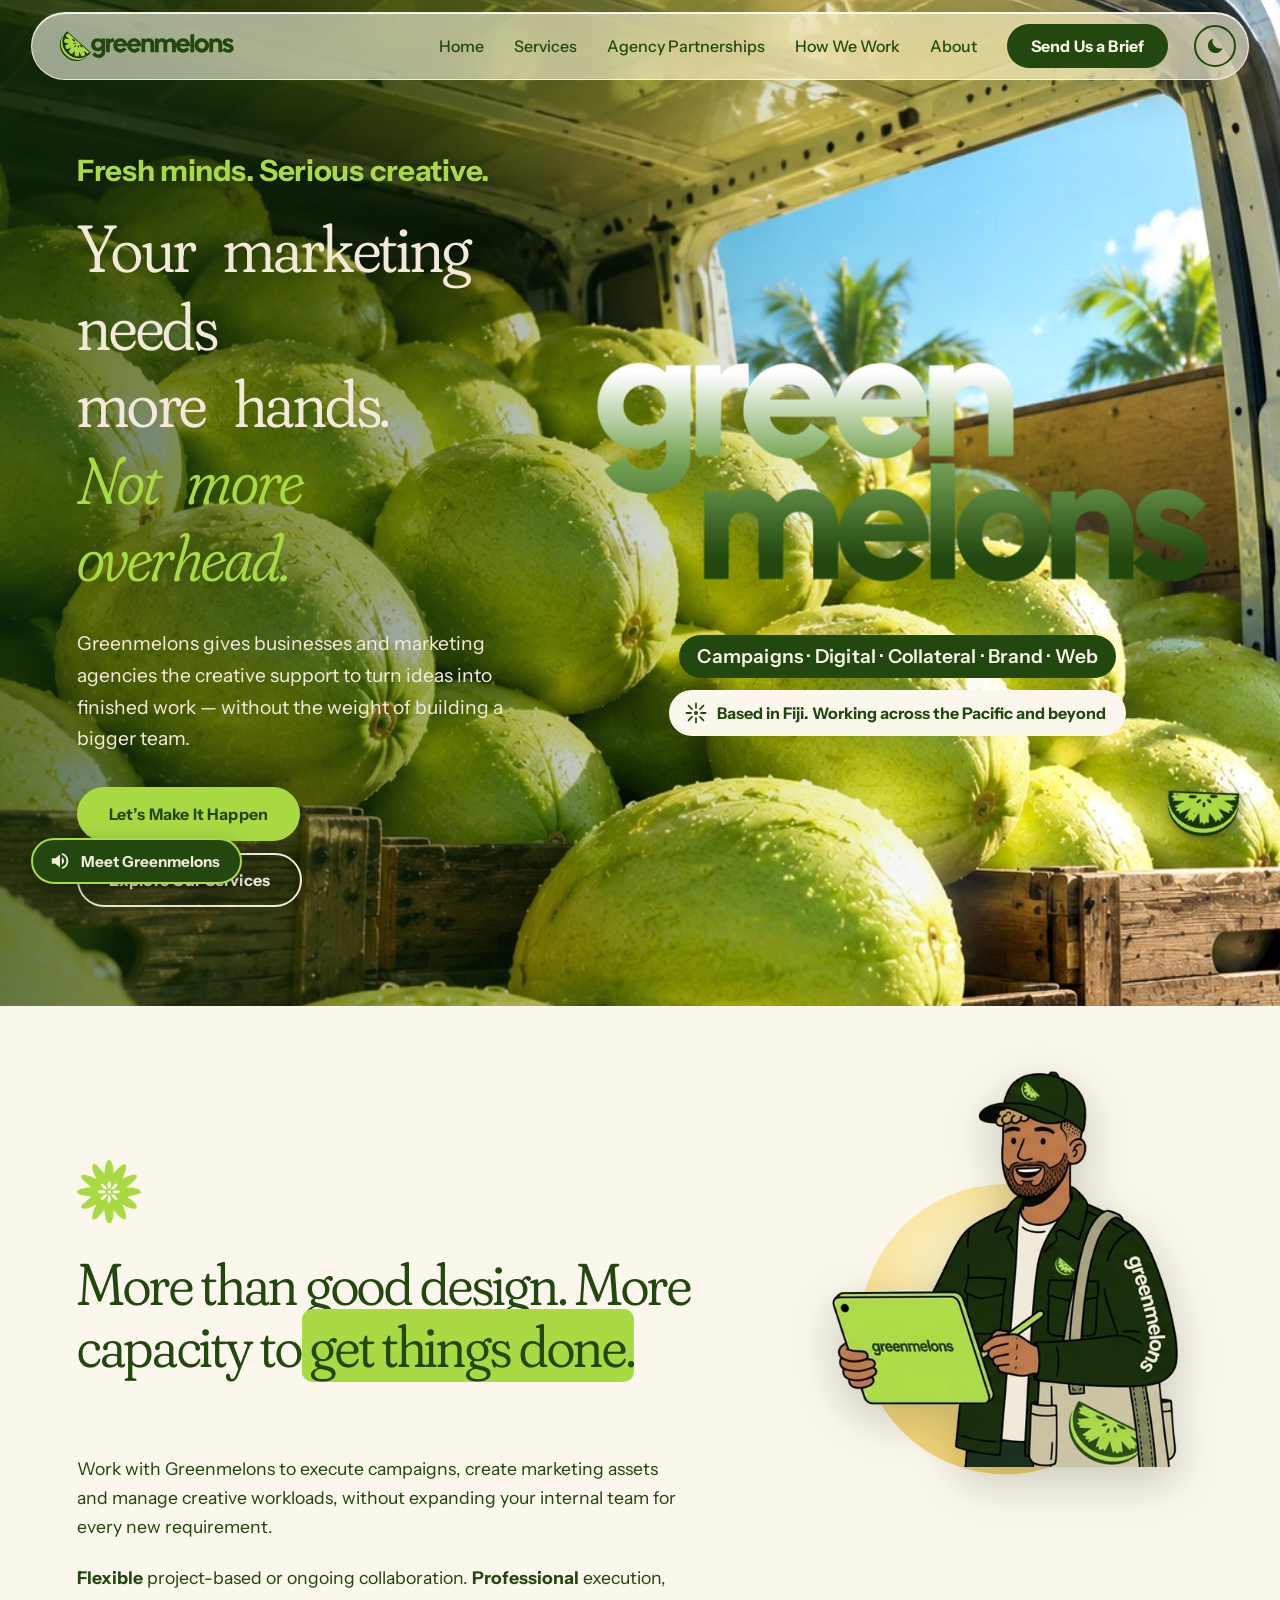
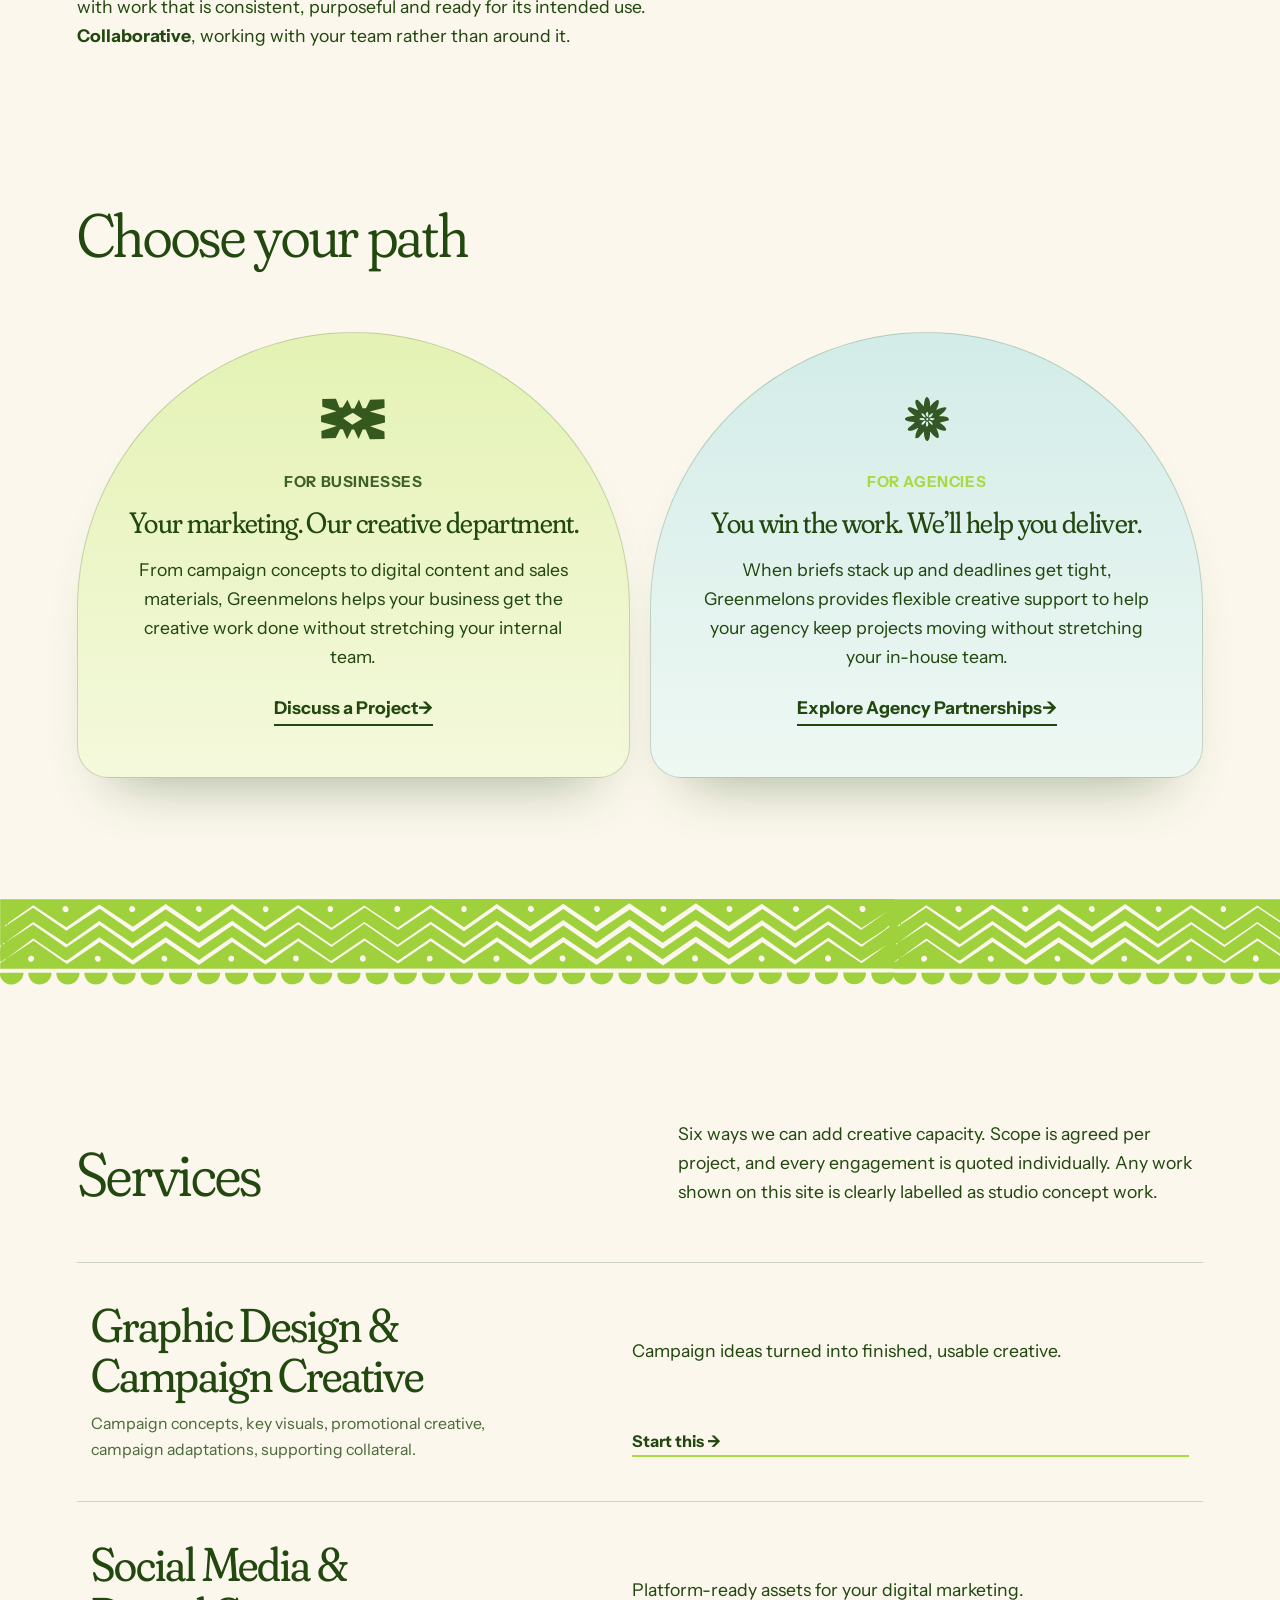
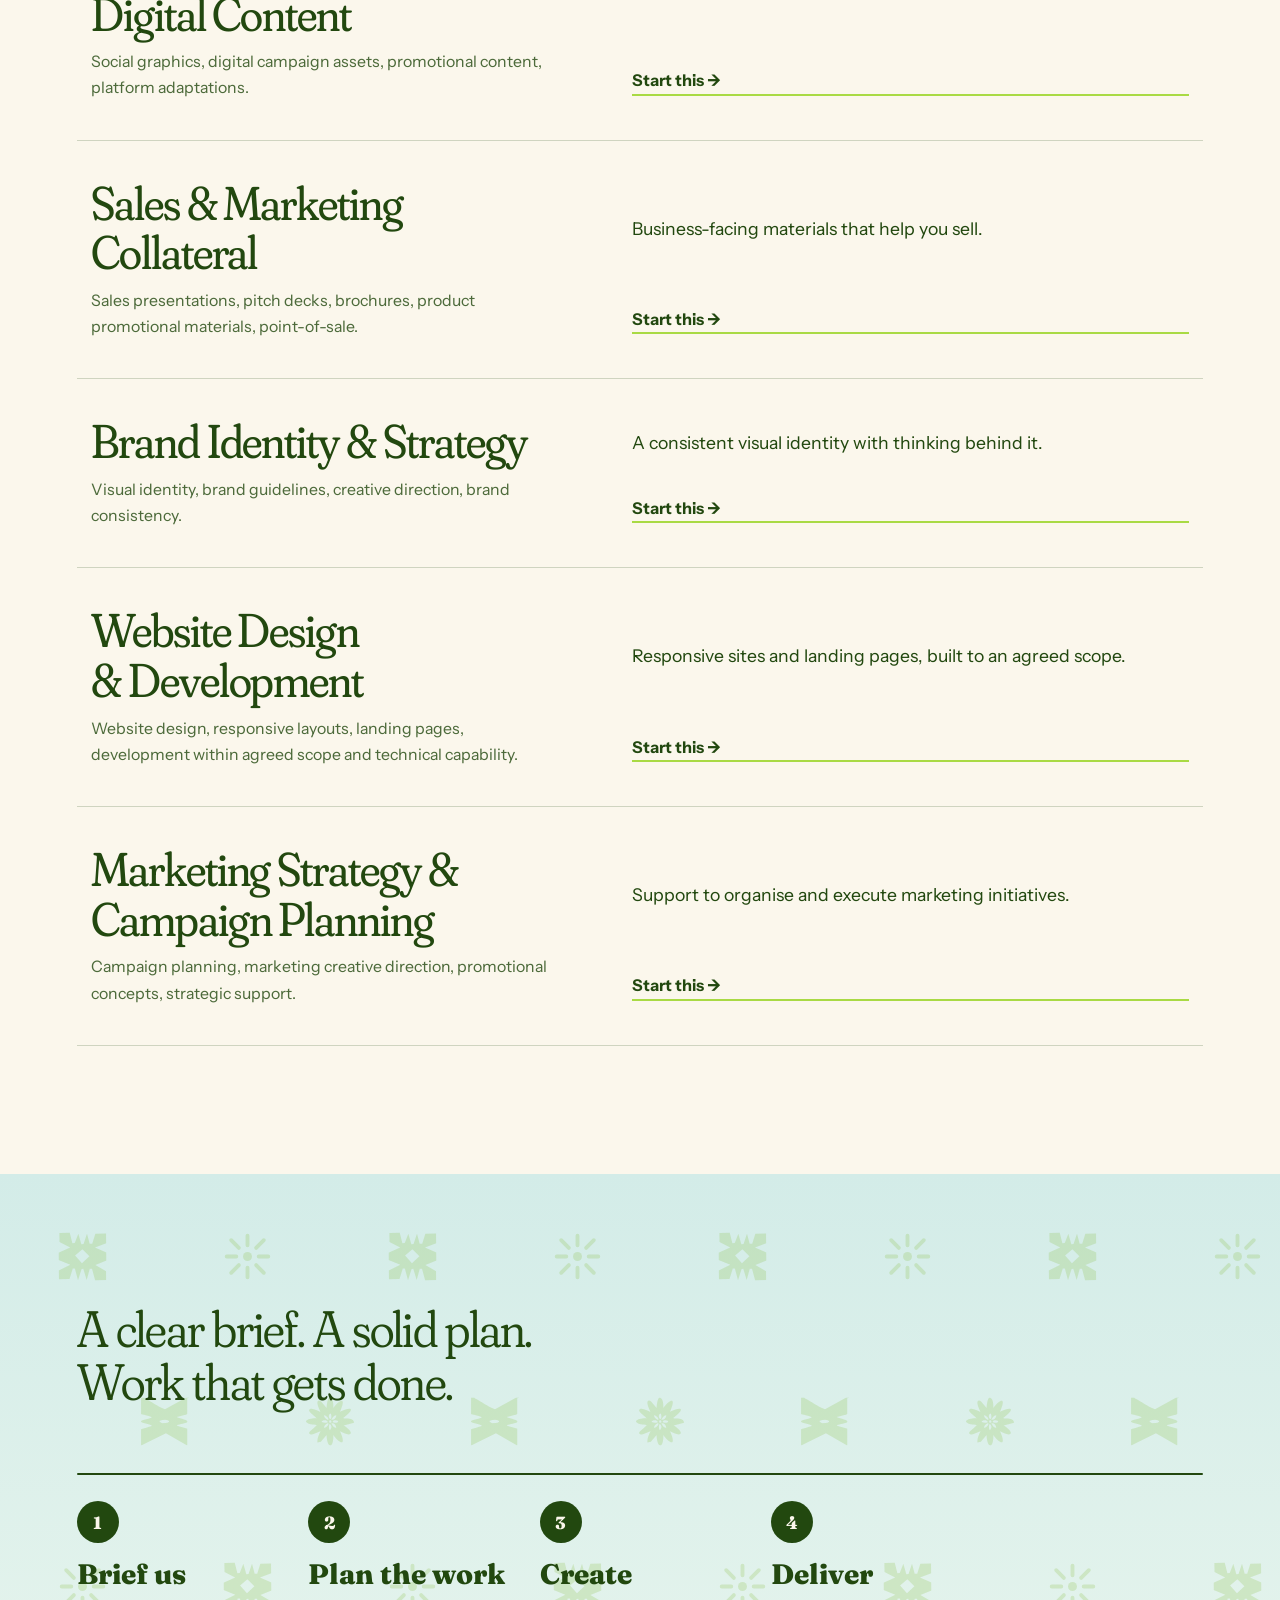
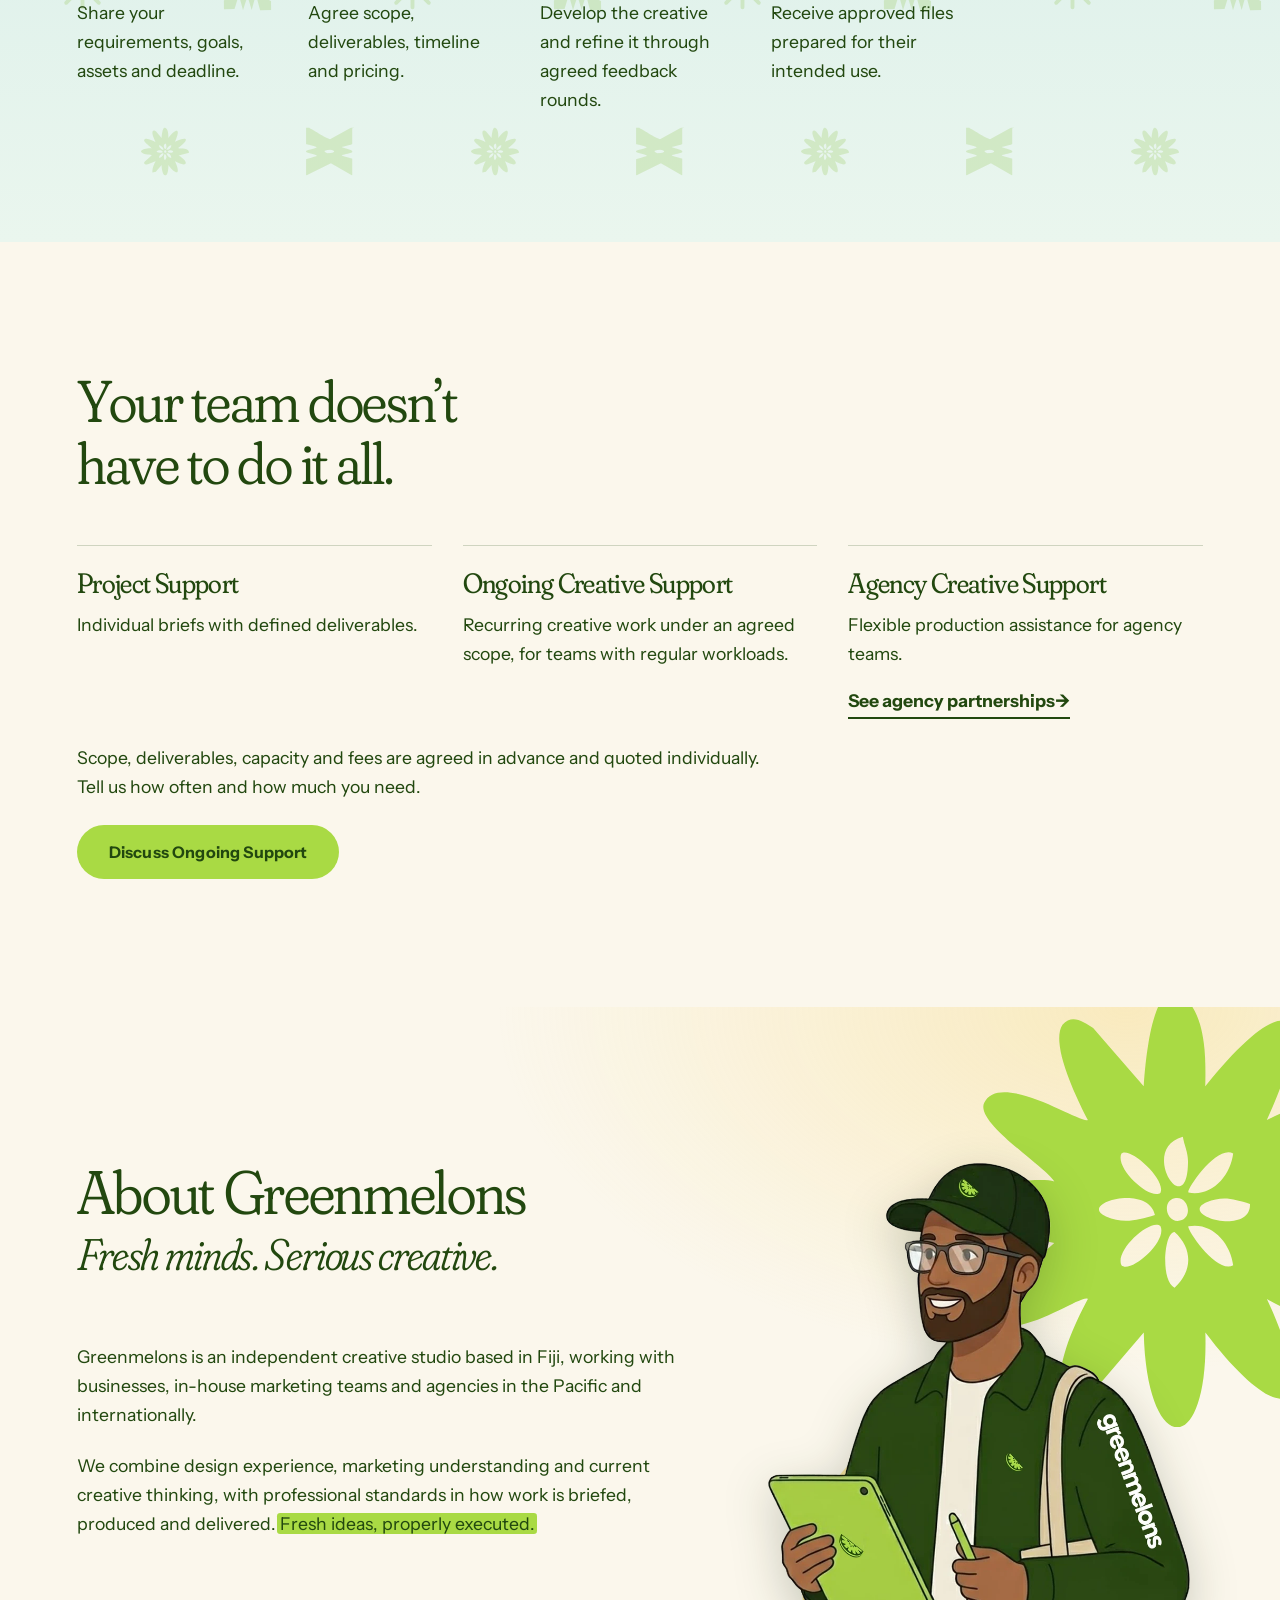
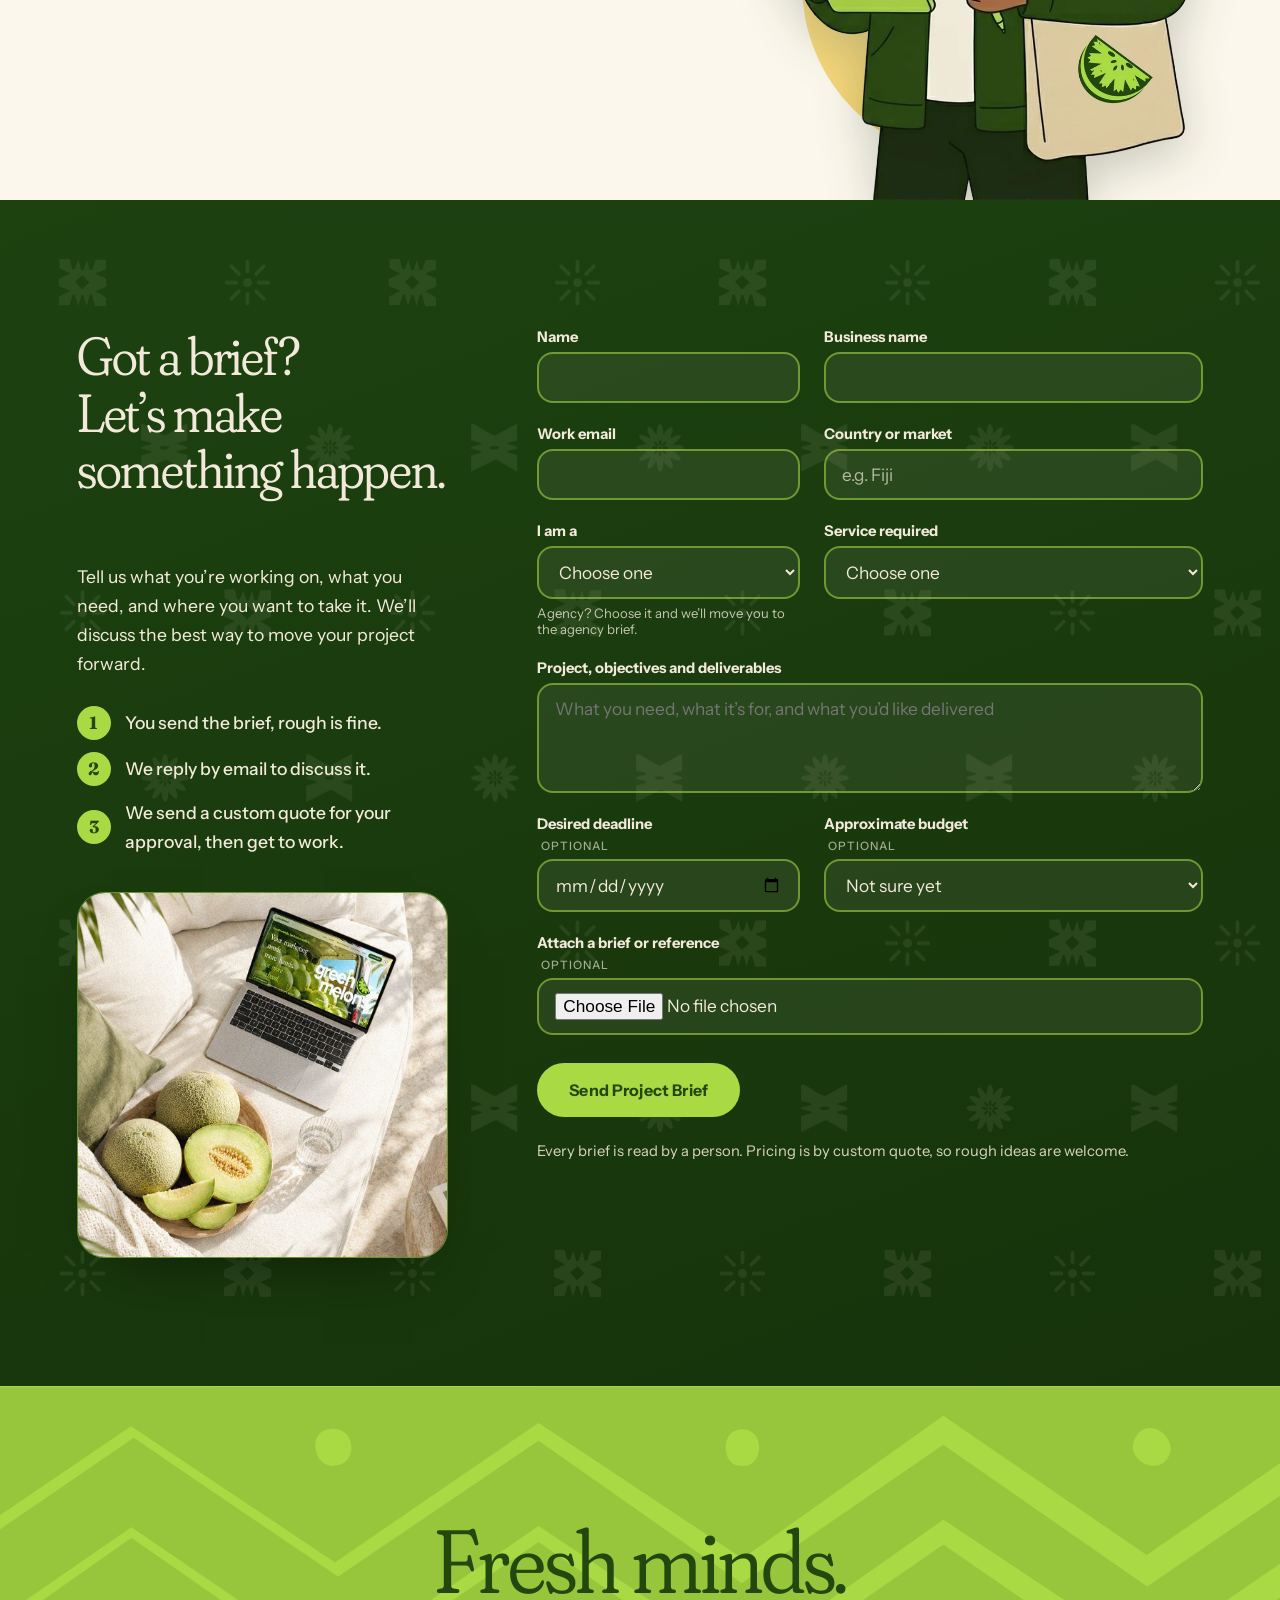
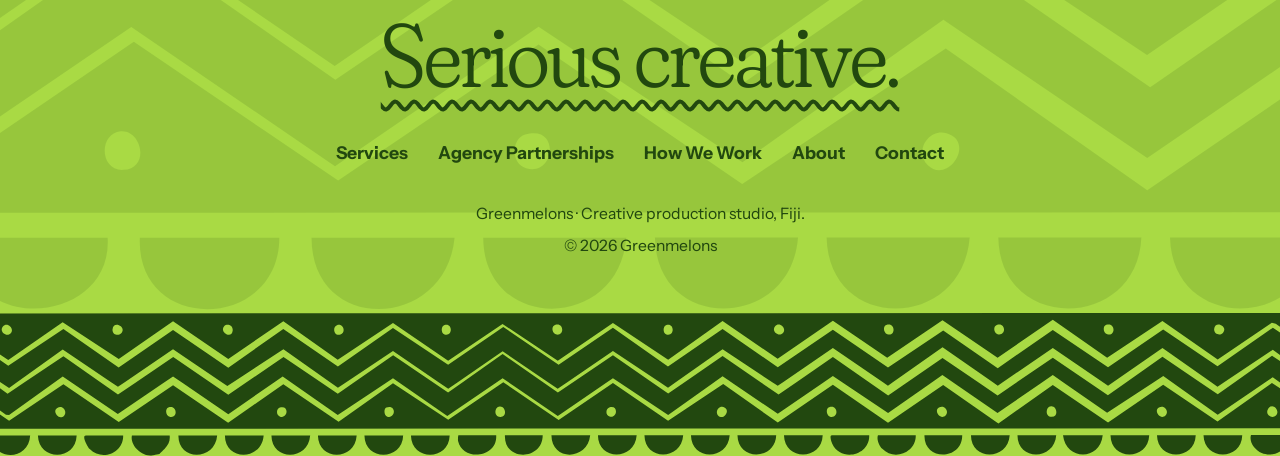
==== commit a176e022: "Add files via upload" ====
--- a/index.html
+++ b/index.html
@@ -2,16 +2,16 @@
 <html lang="en"><head><meta charset="UTF-8"><meta name="viewport" content="width=device-width,initial-scale=1">
 <title>Greenmelons | Creative Production Studio for Businesses & Agencies, Fiji & Pacific</title>
 <meta name="description" content="Greenmelons gives businesses and marketing agencies in Fiji, the Pacific and beyond flexible creative support: campaigns, digital content, collateral, brand and web, without building a bigger team.">
-<meta name="theme-color" content="#22480f">
+<meta name="theme-color" content="#FBF7EC">
 <meta property="og:title" content="Greenmelons | Creative Production Studio for Businesses & Agencies, Fiji & Pacific"><meta property="og:type" content="website"><meta property="og:url" content="https://greenmelons.com/"><link rel="canonical" href="https://greenmelons.com/">
 <meta property="og:description" content="Greenmelons gives businesses and marketing agencies in Fiji, the Pacific and beyond flexible creative support: campaigns, digital content, collateral, brand and web, without building a bigger team.">
 <meta property="og:image" content="https://greenmelons.com/hero-bg.jpg">
 
 <link rel="icon" href="logo-green.svg" type="image/svg+xml">
-<script>(function(){try{var k=localStorage.getItem("gm-theme");if(!k)k=matchMedia("(prefers-color-scheme: dark)").matches?"dark":"light";document.documentElement.dataset.theme=k}catch(e){}})()</script>
+<script>(function(){try{var k=localStorage.getItem("gm-theme-v2");if(!k)k="light";document.documentElement.dataset.theme=k}catch(e){}})()</script>
 <link rel="preconnect" href="https://fonts.googleapis.com"><link rel="preconnect" href="https://fonts.gstatic.com" crossorigin>
-<link href="https://fonts.googleapis.com/css2?family=Fraunces:ital,opsz,wght,SOFT,WONK@0,9..144,600..900,0..100,0..1;1,9..144,600..900,0..100,0..1&family=Instrument+Sans:wght@400;500;600;700&display=swap" rel="stylesheet">
-<link rel="stylesheet" href="style.css"></head>
+<link href="https://fonts.googleapis.com/css2?family=Fraunces:ital,opsz,wght,SOFT,WONK@0,9..144,300..900,0..100,0..1;1,9..144,300..900,0..100,0..1&family=Instrument+Sans:wght@400;500;600;700&display=swap" rel="stylesheet">
+<link rel="stylesheet" href="style.css?v=3"><link rel="stylesheet" href="summer.css?v=8"><style>:root:not([data-theme=dark]) .gm-w{fill:url(#gmFade)}</style></head>
 <body><a class="skip" href="#top">Skip to content</a>
 <svg width="0" height="0" style="position:absolute" aria-hidden="true"><symbol id="fm" viewBox="0 0 1532.36 147.3">
                 <path  d="M.34,79.49L.31.49l1532-.49c-.19,13.32-.06,26.66.01,40l-.99,1.49,1,.51c.04,8.65.03,17.35,0,26-2.33,1.2-3.04,2.36,0,2-.04,16.32.05,32.68.02,49L.35,119.49c-.06-3.32.08-6.68,0-10l9-5.51c-.68-4.22-2.32.28-3.22.84-1.81,1.11-3.57,2.44-5.78,2.67-.06-6.91-.6-15.29,0-22,.23-2.63,0-3.75,2-5.99H.34ZM15.66,41.87c14.16-8.18,27.11-18.54,41.15-27.07l56.92,39.68,56.92-37.84,57.02,39.67,56.14-38.84,57.03,38.93,56.78-39.91,56.36,38.69,56.82-39.81,56.93,37.97,56.92-38.84,57.11,38.79,56.05-38.01,56.84,39.83,56.32-38.71,57.01,39.65,56.84-38.86,56.91,39.01,57-38.06,56.25,38.84,56.83-39.52,57.02,38.61,56.91-39.01,56.08,37.98,57.17-39.85,55.87,37.87,47.43-33.55-46.48,30.2-53.92-38.74-3.99-.94-55.9,37.88-57.03-39.62-57.08,37.83-56.07-39.03-56.99,39.02-56.85-38.75-57.1,38.87-56.06-38.14-57,39.14-56.85-38.88-56.13,39.87-57.03-37.91-56.9,39-57.02-38.03-56.14,38.06-56.93-38.99-57.01,38-56.15-39.8-56.83,38.84-57.02-38.93-56.03,39.03-57.9-38.04-56.13,39.04L56.99,10.61,13.33,41.51c.49,5.14,2.14.47,2.33.36ZM116.07,21.21c4.87-4.87-3.52-12.84-7.85-7.35s3.76,11.44,7.85,7.35ZM230.08,21.17c6.68-6.73-7.93-14.1-8.72-4.18-.42,5.26,5.85,7.07,8.72,4.18ZM336.57,13.64c-5.41,6.21,8.29,14.03,8.85,4.24.33-5.84-6.24-7.24-8.85-4.24ZM453.03,12.52c-4.8,1.42-3.67,11.89,3.59,9.66,5.79-1.77,3.46-11.75-3.59-9.66ZM564.03,12.48c-3.84,1.13-3.83,8.53,0,9.66,8.62,2.54,8.61-12.21,0-9.66ZM677.98,12.43c-4.17,1.45-3.06,9.37,1.87,9.86,8.37.84,7.15-13-1.87-9.86ZM793.03,12.41c-3.84,1.13-3.83,8.53,0,9.66,8.62,2.54,8.61-12.21,0-9.66ZM913.07,20.95c4.87-4.87-3.52-12.84-7.85-7.35s3.76,11.44,7.85,7.35ZM1019.98,12.32c-3.96,1.39-2.71,8.55,1.04,9.68,8.92,2.69,8.58-13.06-1.04-9.68ZM1133.98,12.29c-4.17,1.45-3.06,9.37,1.87,9.86,8.37.84,7.15-13-1.87-9.86ZM1246.98,12.25c-3.84,1.33-3.31,8.39,1.06,9.66,8.96,2.61,8.52-12.98-1.06-9.66ZM1367.08,20.81c6.68-6.73-7.93-14.1-8.72-4.18-.42,5.26,5.85,7.07,8.72,4.18ZM1481.08,20.77c3.07-3.10,1.39-9.18-4.26-8.85-9.75.56-2.22,15.39,4.26,8.85ZM1529.82,13v1c.65-.33.65-.67,0-1ZM1515.97,51.64c-13.42,8.73-26.86,17.41-40.13,26.36l-57.01-39.96-57.01,38-56.81-39.81-56.17,38.84-57.01-38.91-56.8,38.83-57.02-39.69-56.33,39.69-56.85-38.81-56.9,39.03-56.94-37.8-56.31,39.65-56.85-37.91-57.01,39.13-56.84-38.8-56.15,38.81-57.01-39.06-56.81,37.95-56.27-39.85-57.88,38.08-56.06-38.12-56.82,38.95-57.02-38.61-55.36,39.7-57.8-37.83L8.33,74.98l48.5-31.44,56.19,39.71,57.66-38.74,56.31,39.7,57.01-38.68,56.84,38.78,57-38.92,56,37.91,57.15-39.81,56.69,38.64,56.3-39.73,57.03,39.7,56.83-38.52,57.02,39.61,56.13-38.9,57.82,39.95,56.04-38.78,57.03,39.71,56.12-38.83,56.85,38.74,56.99-38.97,56.85,38.8,56.31-39.65,57.04,38.66,56.02-39.74,56.96,37.63,2.65-.94c13.74-11.4,29.78-20.22,43.58-31.46.82-.67,3.17-2.16,2.59-3.4-3.76.54-5.89,4.33-7.87,5.62ZM12.32,43.49c-2.36-.38-2.84,2.73-4.97,3.51.93.22,6.64-1.77,4.97-3.51ZM10.35,102.48l47.33-30.85,56.94,39.67,56.06-37.67,57.11,38.79,56.04-37.97,56.85,38.75,56.97-39.69,57.04,38.71,56.14-39.84,57.02,37.88,56.82-38.78,57.12,38.83,56.03-38.01,56.93,38.94,56.91-37.84,56.33,39.61,56.82-38.84,56.93,38.99,56.92-38.96,57.01,39.79,56.13-39.58,57.02,38.62,56.91-39.01,56.08,37.97,56.21-39.86,57.8,37.83,43.46-31.49-44.43,27.56-56.05-39.69-56.8,38.56-56.18-39.84-57.95,38.02-56.07-38.98-57.01,38.99-56.93-39.02-56.03,39.04-57.02-38.04-56.83,38.94-56.99-38.65-56.16,39.82-57.01-37.88-56.9,38.98-56.96-38.89-57.1,38.94-56.05-38.95-57.01,37.94-56.83-39.77-56.12,38.83-57.04-38.96-56.99,38.95-56.86-38.83-55.37,39.76-3.22-.36-54.4-37.31L10.35,102.48ZM7.33,75.5c-1.09-1.09-3.08.9-1.99,1.99s3.08-.9,1.99-1.99ZM3.84,78.49v1c.65-.33.65-.67,0-1ZM621,96.51c-6.11.54-6.05,11.14.74,10.8,7.58-.38,5.16-11.32-.74-10.8ZM1190,96.32c-6.11.54-6.05,11.14.74,10.8,7.58-.38,5.16-11.32-.74-10.8ZM1422.11,105.79c4.9-4.94-3.31-13.56-7.84-7.32-4.16,5.73,3.71,11.49,7.84,7.32ZM49.59,106.23c5.13,5.15,12.49-4.86,6.77-8.26s-10.89,4.13-6.77,8.26ZM171.1,106.19c4.12-4.14-.92-11.75-6.77-8.26-5.72,3.41,1.64,13.41,6.77,8.26ZM278.98,97.53c-3.5,1.23-3.1,8.92,2.09,9.71,8.09,1.22,6.96-12.9-2.09-9.71ZM394.05,97.56c-3.72,1.12-4.17,8.07.28,9.4,8.13,2.42,9.64-12.38-.28-9.4ZM503.98,97.47c-2.92.97-2.95,9.77,2.87,9.77,6.76,0,7.1-13.07-2.87-9.77ZM734.05,97.46c-3.72,1.12-4.17,8.07.28,9.4,8.13,2.42,9.64-12.38-.28-9.4ZM846.59,105.98c5.13,5.15,12.49-4.86,6.77-8.26s-10.89,4.13-6.77,8.26ZM961.01,97.34c-4.26,1.5-2.48,9.44,1.87,9.87,8.41.82,7.1-13.03-1.87-9.87ZM1081.1,105.9c4.12-4.14-.92-11.75-6.77-8.26s1.64,13.41,6.77,8.26ZM1308.1,105.83c4.12-4.14-.92-11.75-6.77-8.26s1.64,13.41,6.77,8.26Z"/>
@@ -69,7 +69,7 @@
 </header>
 
 <main id="top">
-<section class="hero" data-field data-color="#a9da44" data-alpha="0.17">
+<section class="hero">
   <div class="hero-inner">
   <div class="hero-text">
     <p class="kicker">Fresh minds. Serious creative.</p>
@@ -77,7 +77,7 @@
     <p class="lede">Greenmelons gives businesses and marketing agencies the creative support to turn ideas into finished work — without the weight of building a bigger team.</p>
     <div class="ctas"><a class="btn lime" href="#contact">Let’s Make It Happen</a><a class="btn ghost" href="#services">Explore Our Services</a></div>
   </div>
-  <div class="hero-art"><div class="stage" aria-hidden="true"><svg class="hero-lockup" viewBox="0 0 1173.63 469.45" role="img" aria-label="Greenmelons"><defs><g id="gmL"><path class="gm-w" d="M79.53,236.03l35.42-23.9c8.54,18.28,26.43,27.08,45.85,23.75,25.07-4.3,28.4-26.14,25.16-52.37-12.13,12.86-27.72,17.36-44.4,17.45-43.57.24-74.92-33.37-73.62-76.27,1.24-41.02,31.6-73.08,73.56-73.14,16.69-.02,32.14,5.26,44.17,17.27,1.67-5.07.98-8.24.94-12.93h42.51s-.17,155.53-.17,155.53c-.03,27.06-17.07,49.62-41.84,59.22-15.72,6.09-32.06,6.94-48.85,5-24.7-3.37-46-16.99-58.73-39.61ZM186.45,121.77c-2.42-22.4-23.44-35.63-44.94-31.16-19.37,4.03-31.2,21.72-28.38,40.67,2.74,18.42,19.15,30.45,38.73,29.34,20.42-1.16,36.86-17.86,34.59-38.85Z"/><path class="gm-w" d="M435.42,155.53l35.24,22.61c-14.98,23.99-38.88,37.91-66.56,38.37-28.97.48-55.29-15.06-69.87-36.95-17.29-25.98-17.85-57.19-5.5-84.49-7.73-1.47-14.46-1.71-21.62-.59-14.51,2.25-25.36,13.93-25.43,29.02l-.42,89.05-43.57-.07-.08-156.74,42.38.12.64,16.97c10.07-15.86,28.57-22.4,48.08-19.49l1.01,39.71c15.96-28.65,45.31-43.55,77.54-41.1,36.22,2.76,63.67,27.61,71.56,63.93,8.84-38.26,37.73-62.09,74.9-64.23,40.7-2.34,75.9,24.76,82.5,65.17l1.17,27.9-114.04.28c4.02,16.62,17.42,28.18,33.54,30.44s29.44-6.44,36.95-20.25l35.07,22.57c-17.97,30.23-53.03,44.56-87.38,36.58-31.94-7.42-58.04-34.23-62.43-69.51l-113.36.04c2.31,13.18,11.18,22.46,22.45,27.56,17.46,7.9,37.72,1.7,47.23-16.89ZM434.88,114.4c-5.55-17.38-20.64-25.58-35.79-25.1s-28.95,9.57-33.11,25.63l68.9-.53ZM592.92,114.49c-5.51-17.26-19.96-25.33-35.35-25.25-14.88.08-29.04,9.05-33.83,25.58l69.18-.34Z"/><path class="gm-w" d="M684.18,119.82l-.66,92.61-42.59.06-.3-69.84.23-86.92,41.7.05c.61,5.04-.61,9.05,1.52,14.58,17.98-20.68,48.98-24.18,71.65-11.41,19.3,10.88,30.58,31.46,30.6,53.86l.12,99.57-43.51.04-.05-92.15c0-7.78-2.6-15.76-8.06-21.27-8.4-8.48-21.26-10.33-33.01-5.42-8.68,3.62-17.55,13.51-17.64,26.24Z"/><path class="gm-w" d="M483.59,424.78l-42.28.25-.35-91.65c-.06-15.25-12.47-25.27-26.97-24.57s-24.9,11.19-25,26.07l-.61,90.04h-41.68s-.6-92.95-.6-92.95c-.09-14.7-12.31-23.66-25.92-23.14-13.9.53-25.14,11.03-25.21,25.89l-.42,90.12-42.39.11v-151.13s41.08-.2,41.08-.2l.84,15.37c9.15-12.96,23.23-19.11,38.83-19.29,18.7-.22,35.43,7.37,46,23.41,13.34-17.73,32.66-25.11,53.46-23.19,22.48,2.07,40.33,16.04,47.6,37.4l5.21,29.43c5.24-36.81,33.14-63.58,70.08-66.79,28.48-2.47,55.88,9.14,71.65,33.2,11.03,16.84,14.73,36.79,12.78,56.37l-111.13.17c3.75,15.54,15.57,26.07,30.26,29.09,15.66,3.23,30.66-4.35,38.32-18.87l34.39,21.66c-24.02,37.91-70.43,47.6-107.37,26.11-20.39-11.86-35.72-33.72-38.73-58.87-1.59,3.54-1.73,6.93-1.74,10.32l-.11,55.62ZM596.48,330.27c-5.44-17.15-20.35-24.88-35.82-24.15-14.03.66-27.48,9.94-31.19,24.63l67.01-.47Z"/><path class="gm-w" d="M685.12,424.8 L643.17,424.99 L643.19,225.01 L685.09,225.0 L685.12,424.8Z"/><path class="gm-w" d="M804.15,420.84c-26.92,12.94-56.92,10.01-80.93-6.21-22.28-15.05-36.17-41.62-34.84-69.98,1.79-38.27,29.28-68.23,66.84-74.07,39-6.06,76.68,16.27,88.87,52.93,12.54,37.73-2.73,79.45-39.94,97.34ZM765.87,387.1c13.02,1.21,24.36-5.28,31.31-13.69,7.65-9.26,10.19-21.45,7.74-33.19-3.99-19.11-20.93-31.8-39.57-29.94s-32.01,16.1-33.29,35.27c-1.37,20.53,12.12,39.54,33.8,41.55Z"/><path class="gm-w" d="M1120.12,380.03c.09,19.76-10.41,36.34-28.63,43.38-33.38,12.91-73.58,4.32-97.59-24.7l-.63,26.22-41.99.03-.48-91.67c-.08-14.93-11.96-25.18-26.15-25.67-16.59-.57-30.63,11.26-30.72,28.54l-.47,88.67h-41.61s-.38-64.29-.38-64.29v-20.31s.41-66.59.41-66.59l40.88.07.66,15.42c9.16-11.46,20.99-17.73,35.52-19.23,33.61-3.45,61.21,20.17,63.73,54.33l1.01,71.76,27.14-25.17c6.46,8.5,13.06,14.89,21.75,19.02,16.72,7.94,37.32,4.06,36.59-8.33-.27-4.58-4.57-8.49-9.65-10.33l-44.21-15.96c-17.39-6.28-27.62-22.23-27.44-40.22.18-17.79,11.09-33.51,28.86-40.1,22.73-8.43,47.67-6.64,69.91,3.03,8.54,4.64,15.51,10.11,22.27,18.05l-25.08,26.81c-17.92-24.59-53.18-23.72-53.87-9.15-.2,4.09,2.49,8.35,6.93,9.86l26.84,9.16c24.15,8.24,46.25,17.43,46.39,47.36Z"/></g><clipPath id="gmc0"><rect x="59.0" y="0" width="175" height="300"/></clipPath><clipPath id="gmc1"><rect x="232.0" y="0" width="91" height="221"/></clipPath><clipPath id="gmc2"><rect x="321.0" y="0" width="158" height="221"/></clipPath><clipPath id="gmc3"><rect x="477.0" y="0" width="163" height="221"/></clipPath><clipPath id="gmc4"><rect x="638.0" y="0" width="163" height="221"/></clipPath><clipPath id="gmc5"><rect x="239.0" y="222" width="204" height="248"/></clipPath><clipPath id="gmc6"><rect x="441.0" y="222" width="201" height="248"/></clipPath><clipPath id="gmc7"><rect x="640.0" y="222" width="47" height="248"/></clipPath><clipPath id="gmc8"><rect x="685.0" y="222" width="166" height="248"/></clipPath><clipPath id="gmc9"><rect x="849.0" y="222" width="147" height="248"/></clipPath><clipPath id="gmc10"><rect x="994.0" y="222" width="137" height="248"/></clipPath><mask id="gm-bite" maskUnits="userSpaceOnUse" x="780" y="-30" width="360" height="300"><rect x="780" y="-30" width="360" height="300" fill="#fff"/><circle class="bc" style="--o:0s" cx="1026" cy="163" r="31"/><circle class="bc" style="--o:.07s" cx="997" cy="137" r="22"/><circle class="bc" style="--o:.13s" cx="1054" cy="188" r="20"/></mask></defs><g class="gm-letters"><g class="lt" clip-path="url(#gmc0)" style="--i:0;--r:-14deg;--ox:146px;--oy:236px"><use href="#gmL"/></g><g class="lt" clip-path="url(#gmc1)" style="--i:1;--r:10deg;--ox:277px;--oy:217px"><use href="#gmL"/></g><g class="lt" clip-path="url(#gmc2)" style="--i:2;--r:-9deg;--ox:400px;--oy:217px"><use href="#gmL"/></g><g class="lt" clip-path="url(#gmc3)" style="--i:3;--r:13deg;--ox:558px;--oy:217px"><use href="#gmL"/></g><g class="lt" clip-path="url(#gmc4)" style="--i:4;--r:-11deg;--ox:719px;--oy:217px"><use href="#gmL"/></g><g class="lt" clip-path="url(#gmc5)" style="--i:5;--r:12deg;--ox:341px;--oy:429px"><use href="#gmL"/></g><g class="lt" clip-path="url(#gmc6)" style="--i:6;--r:-10deg;--ox:541px;--oy:429px"><use href="#gmL"/></g><g class="lt" clip-path="url(#gmc7)" style="--i:7;--r:9deg;--ox:663px;--oy:429px"><use href="#gmL"/></g><g class="lt" clip-path="url(#gmc8)" style="--i:8;--r:-13deg;--ox:768px;--oy:429px"><use href="#gmL"/></g><g class="lt" clip-path="url(#gmc9)" style="--i:9;--r:11deg;--ox:922px;--oy:429px"><use href="#gmL"/></g><g class="lt" clip-path="url(#gmc10)" style="--i:10;--r:-8deg;--ox:1062px;--oy:429px"><use href="#gmL"/></g></g><g class="melon-in"><g class="melon-wrap"><g class="melon" mask="url(#gm-bite)"><path class="gm-ink" d="M1056.53,207.61c-15.65,12.52-34.08,21.01-54.32,24.62-60.36,10.76-121.69-22.4-150.46-75.78-23.01-42.7-22.62-94.67,7.3-133.48l12.92-13.57,5.13-5.7,202.12,179.85c-2.85,4.58-5.97,5.43-7.14,7.02-4.08,5.54-9.32,9.89-13.81,15.05l-1.73,1.99ZM854.7,65.23l6.46,10.26-12.94,4.12,11.48,10-8.6,7.32,46.72,11.65-41.1,15.44,6.95,4.08c.96.57,2.01.63,2.86,1.65.25.3,1.33-.58,1.23-.96l-.34-1.27c-.39-1.48-.25-2.79,1.05-3.57.48,1.78.96,2.4,2.52,3.12-3.62,2.02,2.8,3.97-.55,6.98-.48-1.27-.61-2.29-1.99-3.07-1.46,3.3-5.59,8.92-5.65,8.94-.45.19-1.07.16-1.78-.3-.42.37-.83.87-.99,1.68l14.12,2.81-3.1,11.05,43.06-12.38-25.26,34.59,11.88.66-1.21,13.73,13.07-4.1,2.16,7.33c.2.67,2,1.6,2.63,1.29l6.57-7.06c.89-.95,2.2-2.77,2.51-3.94.74-2.81,2.43-3.33,3.81-4.02,2.68-1.32,3.98-4.6,6.13-6.48.99-.87,2.03-1.06,3.09-2.21l4.81-5.24-3.14,44.67,10.25-5.44,5.79,13.57,8.74-10.21,8.77,9.66,6.47-43.59,21.24,43.09,5.25-9.86,12.3,8.99,1.37-13.37,12.08,4.32-18.29-43.27,38.58,29.17-.51-11.67,13.97,2.71-2.37-5.62L883.4,19.07l.42,10.23-13.27-2.6-.6.65,5.44,12.53-11.54,1.79,36.66,31.68-45.27-8.66-.55.56ZM870.23,26.65c-.38-.44-.87.11-.43.45l.43-.45ZM854.95,64.54c-.42-.43-.86.17-.43.48l.43-.48Z"/><path class="gm-lime" d="M1056.53,207.61l-1.83,2.39-5.63,5.5c-29.6,27.92-72.78,36.54-112.54,27.03-43.56-10.42-80.71-40.56-99.79-81.06-18.45-39.16-17.69-85.68,7.45-121.42.6-.86,1.16-1.27,1.06-2.32l8.4-9.86c1.64-1.92,3.73-3.16,5.39-4.9-29.92,38.81-30.31,90.77-7.3,133.48,28.77,53.38,90.1,86.54,150.46,75.78,20.24-3.61,38.67-12.1,54.32-24.62Z"/><path class="gm-ink" d="M845.26,37.74c.1,1.04-.46,1.46-1.06,2.32-25.15,35.73-25.9,82.26-7.45,121.42,19.08,40.5,56.22,70.64,99.79,81.06,39.76,9.51,82.93.89,112.54-27.03-1.67,1.63-2.66,3.38-4.34,5.11-16.93,17.42-38.86,28.61-62.95,32.69-81.91,13.85-162.68-51.75-165.82-134.2-1.15-30.1,8.76-59.62,29.31-81.36Z"/><path class="gm-lime" d="M870.55,26.69l13.27,2.6-.42-10.23,181.4,161.39,2.37,5.62-13.97-2.71.51,11.67-38.58-29.17,18.29,43.27-12.08-4.32-1.37,13.37-12.3-8.99-5.25,9.86-21.24-43.09-6.47,43.59-8.77-9.66-8.74,10.21-5.79-13.57-10.25,5.44,3.14-44.67-4.81,5.24c-1.05,1.15-2.09,1.34-3.09,2.21-2.15,1.88-3.45,5.16-6.13,6.48-1.39.69-3.07,1.21-3.81,4.02-.31,1.17-1.63,2.99-2.51,3.94l-6.57,7.06c-.63.32-2.43-.62-2.63-1.29l-2.16-7.33-13.07,4.1,1.21-13.73-11.88-.66,25.26-34.59-43.06,12.38,3.1-11.05-14.12-2.81c.16-.81.57-1.31.99-1.68.7.45,1.33.48,1.78.3.06-.03,4.19-5.65,5.65-8.94,1.38.77,1.51,1.8,1.99,3.07,3.35-3.01-3.07-4.96.55-6.98-1.56-.71-2.04-1.34-2.52-3.12-1.29.78-1.44,2.09-1.05,3.57l.34,1.27c.1.38-.97,1.26-1.23.96-.86-1.01-1.9-1.08-2.86-1.65l-6.95-4.08,41.1-15.44-46.72-11.65,8.6-7.32-11.48-10,12.94-4.12-6.46-10.26-.17-.21c-.43-.31,0-.91.43-.48.05.05.17.12.3.13l45.27,8.66-36.66-31.68,11.54-1.79-5.44-12.53c-.04-.09-.1-.18-.15-.24-.44-.34.06-.89.43-.45.07.04.2.06.32.04ZM892.82,38.55c-2.6-3.81-.65-5.68-1.07-7.08-.07-.23-.66-.39-.53.29.16,1.47-1.03,1.41-1.4-.04-.65,2.52,0,5.8,2.99,6.83ZM895.52,40.3c-.69-.46-1.01-.85-1.86-.75,1.14,2.05,1.81,3.87,3.97,4.93-.79-1.53-1.76-2.42-2.11-4.18ZM921.58,70.5c-.96,1.42-.54,3.74.34,5.28,6.42,11.23,20.7,17.88,23.56,13.62,4.89-7.27-19.2-25.87-23.9-18.9ZM951.67,107.24c-.28-6.55-21.78-6.3-20.98.45.74,6.22,21.25,6.05,20.98-.45ZM1008.47,139.34c4.73-7.18-19.38-25.79-24.01-18.84-.64.97-.78,2.93-.05,4.4,5.84,11.78,21.09,18.95,24.06,14.44ZM954.19,126.99c.21-1.55-.51-3.06-1.32-3.64-1.01-.72-2.47-.97-3.79-.49-7.89,2.89-11.83,12.72-8.57,15.55,3.59,3.11,12.52-3.07,13.67-11.43ZM970.51,122.87c-6.43,1.15-3.18,21.71,3.47,20.49,6.54-1.21,2.81-21.61-3.47-20.49ZM899.59,140.04c-.1-4.01-2.22-6.78-3.58-9.8-1.04.07-1.34.5-1.49.81-.26.55.25,1.01.51,1.49l1.84,3.42c1.59,1.05,1.82,2.75,2.72,4.07ZM1012.58,186.61c.95-1.31.04-2.5-.03-3.27.96-1.19.87-1.67.52-3.29l-.39-1.79c-.11-.53-.93-.79-1.36-.18.16.39.61,1.25.32,1.56l-.9.96.81,1.6c-.07,1.63-.15,3.29,1.02,4.42Z"/><g class="sw" style="--o:0"><g class="sb" style="--o:0"><path class="gm-ink" d="M1008.47,139.34c-2.97,4.51-18.23-2.66-24.06-14.44-.73-1.47-.59-3.43.05-4.4,4.63-6.96,28.74,11.66,24.01,18.84Z"/></g></g><g class="sw" style="--o:1"><g class="sb" style="--o:1"><path class="gm-ink" d="M921.58,70.5c4.7-6.97,28.79,11.63,23.9,18.9-2.87,4.26-17.14-2.39-23.56-13.62-.88-1.54-1.3-3.86-.34-5.28Z"/></g></g><g class="sw" style="--o:2"><g class="sb" style="--o:2"><path class="gm-ink sp p1" d="M951.67,107.24c.27,6.51-20.23,6.68-20.98.45-.81-6.75,20.7-7.01,20.98-.45Z"/></g></g><g class="sw" style="--o:3"><g class="sb" style="--o:3"><path class="gm-ink sp p2" d="M970.51,122.87c6.28-1.12,10.01,19.28,3.47,20.49-6.64,1.23-9.9-19.34-3.47-20.49Z"/></g></g><g class="sw" style="--o:4"><g class="sb" style="--o:4"><path class="gm-ink" d="M954.19,126.99c-1.15,8.36-10.09,14.54-13.67,11.43-3.26-2.83.68-12.67,8.57-15.55,1.31-.48,2.78-.23,3.79.49.81.58,1.53,2.09,1.32,3.64Z"/></g></g><path class="gm-ink" d="M899.59,140.04c-.9-1.32-1.13-3.02-2.72-4.07l-1.84-3.42c-.26-.48-.76-.94-.51-1.49.15-.31.45-.74,1.49-.81,1.36,3.02,3.48,5.79,3.58,9.8Z"/><path class="gm-ink" d="M1012.58,186.61c-1.18-1.13-1.09-2.8-1.02-4.42l-.81-1.6.9-.96c.29-.31-.16-1.17-.32-1.56.43-.61,1.24-.35,1.36.18l.39,1.79c.35,1.63.43,2.1-.52,3.29.07.77.97,1.97.03,3.27Z"/><path class="gm-ink" d="M892.82,38.55c-2.99-1.03-3.64-4.31-2.99-6.83.37,1.45,1.56,1.51,1.4.04-.13-.68.46-.52.53-.29.41,1.4-1.53,3.27,1.07,7.08Z"/><path class="gm-ink" d="M895.52,40.3c.35,1.76,1.32,2.65,2.11,4.18-2.17-1.06-2.83-2.88-3.97-4.93.85-.1,1.17.28,1.86.75Z"/></g></g></g></svg></div><p class="hero-cap"><span class="does">Campaigns &middot; Digital &middot; Collateral &middot; Brand &middot; Web</span><br><span class="where"><svg viewBox="0 0 75 75" aria-hidden="true"><use href="#m3"/></svg>Based in Fiji. Working across the Pacific and beyond</span></p></div>
+  <div class="hero-art"><div class="stage" aria-hidden="true"><svg class="hero-lockup" viewBox="0 0 1173.63 469.45" role="img" aria-label="Greenmelons"><defs><linearGradient id="gmFade" gradientUnits="userSpaceOnUse" x1="0" y1="70" x2="0" y2="390"><stop offset="0" stop-color="#ffffff"/><stop offset=".45" stop-color="#7aa85a"/><stop offset="1" stop-color="#22480f"/></linearGradient><g id="gmL"><path class="gm-w" d="M79.53,236.03l35.42-23.9c8.54,18.28,26.43,27.08,45.85,23.75,25.07-4.3,28.4-26.14,25.16-52.37-12.13,12.86-27.72,17.36-44.4,17.45-43.57.24-74.92-33.37-73.62-76.27,1.24-41.02,31.6-73.08,73.56-73.14,16.69-.02,32.14,5.26,44.17,17.27,1.67-5.07.98-8.24.94-12.93h42.51s-.17,155.53-.17,155.53c-.03,27.06-17.07,49.62-41.84,59.22-15.72,6.09-32.06,6.94-48.85,5-24.7-3.37-46-16.99-58.73-39.61ZM186.45,121.77c-2.42-22.4-23.44-35.63-44.94-31.16-19.37,4.03-31.2,21.72-28.38,40.67,2.74,18.42,19.15,30.45,38.73,29.34,20.42-1.16,36.86-17.86,34.59-38.85Z"/><path class="gm-w" d="M435.42,155.53l35.24,22.61c-14.98,23.99-38.88,37.91-66.56,38.37-28.97.48-55.29-15.06-69.87-36.95-17.29-25.98-17.85-57.19-5.5-84.49-7.73-1.47-14.46-1.71-21.62-.59-14.51,2.25-25.36,13.93-25.43,29.02l-.42,89.05-43.57-.07-.08-156.74,42.38.12.64,16.97c10.07-15.86,28.57-22.4,48.08-19.49l1.01,39.71c15.96-28.65,45.31-43.55,77.54-41.1,36.22,2.76,63.67,27.61,71.56,63.93,8.84-38.26,37.73-62.09,74.9-64.23,40.7-2.34,75.9,24.76,82.5,65.17l1.17,27.9-114.04.28c4.02,16.62,17.42,28.18,33.54,30.44s29.44-6.44,36.95-20.25l35.07,22.57c-17.97,30.23-53.03,44.56-87.38,36.58-31.94-7.42-58.04-34.23-62.43-69.51l-113.36.04c2.31,13.18,11.18,22.46,22.45,27.56,17.46,7.9,37.72,1.7,47.23-16.89ZM434.88,114.4c-5.55-17.38-20.64-25.58-35.79-25.1s-28.95,9.57-33.11,25.63l68.9-.53ZM592.92,114.49c-5.51-17.26-19.96-25.33-35.35-25.25-14.88.08-29.04,9.05-33.83,25.58l69.18-.34Z"/><path class="gm-w" d="M684.18,119.82l-.66,92.61-42.59.06-.3-69.84.23-86.92,41.7.05c.61,5.04-.61,9.05,1.52,14.58,17.98-20.68,48.98-24.18,71.65-11.41,19.3,10.88,30.58,31.46,30.6,53.86l.12,99.57-43.51.04-.05-92.15c0-7.78-2.6-15.76-8.06-21.27-8.4-8.48-21.26-10.33-33.01-5.42-8.68,3.62-17.55,13.51-17.64,26.24Z"/><path class="gm-w" d="M483.59,424.78l-42.28.25-.35-91.65c-.06-15.25-12.47-25.27-26.97-24.57s-24.9,11.19-25,26.07l-.61,90.04h-41.68s-.6-92.95-.6-92.95c-.09-14.7-12.31-23.66-25.92-23.14-13.9.53-25.14,11.03-25.21,25.89l-.42,90.12-42.39.11v-151.13s41.08-.2,41.08-.2l.84,15.37c9.15-12.96,23.23-19.11,38.83-19.29,18.7-.22,35.43,7.37,46,23.41,13.34-17.73,32.66-25.11,53.46-23.19,22.48,2.07,40.33,16.04,47.6,37.4l5.21,29.43c5.24-36.81,33.14-63.58,70.08-66.79,28.48-2.47,55.88,9.14,71.65,33.2,11.03,16.84,14.73,36.79,12.78,56.37l-111.13.17c3.75,15.54,15.57,26.07,30.26,29.09,15.66,3.23,30.66-4.35,38.32-18.87l34.39,21.66c-24.02,37.91-70.43,47.6-107.37,26.11-20.39-11.86-35.72-33.72-38.73-58.87-1.59,3.54-1.73,6.93-1.74,10.32l-.11,55.62ZM596.48,330.27c-5.44-17.15-20.35-24.88-35.82-24.15-14.03.66-27.48,9.94-31.19,24.63l67.01-.47Z"/><path class="gm-w" d="M685.12,424.8 L643.17,424.99 L643.19,225.01 L685.09,225.0 L685.12,424.8Z"/><path class="gm-w" d="M804.15,420.84c-26.92,12.94-56.92,10.01-80.93-6.21-22.28-15.05-36.17-41.62-34.84-69.98,1.79-38.27,29.28-68.23,66.84-74.07,39-6.06,76.68,16.27,88.87,52.93,12.54,37.73-2.73,79.45-39.94,97.34ZM765.87,387.1c13.02,1.21,24.36-5.28,31.31-13.69,7.65-9.26,10.19-21.45,7.74-33.19-3.99-19.11-20.93-31.8-39.57-29.94s-32.01,16.1-33.29,35.27c-1.37,20.53,12.12,39.54,33.8,41.55Z"/><path class="gm-w" d="M1120.12,380.03c.09,19.76-10.41,36.34-28.63,43.38-33.38,12.91-73.58,4.32-97.59-24.7l-.63,26.22-41.99.03-.48-91.67c-.08-14.93-11.96-25.18-26.15-25.67-16.59-.57-30.63,11.26-30.72,28.54l-.47,88.67h-41.61s-.38-64.29-.38-64.29v-20.31s.41-66.59.41-66.59l40.88.07.66,15.42c9.16-11.46,20.99-17.73,35.52-19.23,33.61-3.45,61.21,20.17,63.73,54.33l1.01,71.76,27.14-25.17c6.46,8.5,13.06,14.89,21.75,19.02,16.72,7.94,37.32,4.06,36.59-8.33-.27-4.58-4.57-8.49-9.65-10.33l-44.21-15.96c-17.39-6.28-27.62-22.23-27.44-40.22.18-17.79,11.09-33.51,28.86-40.1,22.73-8.43,47.67-6.64,69.91,3.03,8.54,4.64,15.51,10.11,22.27,18.05l-25.08,26.81c-17.92-24.59-53.18-23.72-53.87-9.15-.2,4.09,2.49,8.35,6.93,9.86l26.84,9.16c24.15,8.24,46.25,17.43,46.39,47.36Z"/></g><clipPath id="gmc0"><rect x="59.0" y="0" width="175" height="300"/></clipPath><clipPath id="gmc1"><rect x="232.0" y="0" width="91" height="221"/></clipPath><clipPath id="gmc2"><rect x="321.0" y="0" width="158" height="221"/></clipPath><clipPath id="gmc3"><rect x="477.0" y="0" width="163" height="221"/></clipPath><clipPath id="gmc4"><rect x="638.0" y="0" width="163" height="221"/></clipPath><clipPath id="gmc5"><rect x="239.0" y="222" width="204" height="248"/></clipPath><clipPath id="gmc6"><rect x="441.0" y="222" width="201" height="248"/></clipPath><clipPath id="gmc7"><rect x="640.0" y="222" width="47" height="248"/></clipPath><clipPath id="gmc8"><rect x="685.0" y="222" width="166" height="248"/></clipPath><clipPath id="gmc9"><rect x="849.0" y="222" width="147" height="248"/></clipPath><clipPath id="gmc10"><rect x="994.0" y="222" width="137" height="248"/></clipPath><mask id="gm-bite" maskUnits="userSpaceOnUse" x="780" y="-30" width="360" height="300"><rect x="780" y="-30" width="360" height="300" fill="#fff"/><circle class="bc" style="--o:0s" cx="1026" cy="163" r="31"/><circle class="bc" style="--o:.07s" cx="997" cy="137" r="22"/><circle class="bc" style="--o:.13s" cx="1054" cy="188" r="20"/></mask></defs><g class="gm-letters"><g class="lt" clip-path="url(#gmc0)" style="--i:0;--r:-14deg;--ox:146px;--oy:236px"><use href="#gmL"/></g><g class="lt" clip-path="url(#gmc1)" style="--i:1;--r:10deg;--ox:277px;--oy:217px"><use href="#gmL"/></g><g class="lt" clip-path="url(#gmc2)" style="--i:2;--r:-9deg;--ox:400px;--oy:217px"><use href="#gmL"/></g><g class="lt" clip-path="url(#gmc3)" style="--i:3;--r:13deg;--ox:558px;--oy:217px"><use href="#gmL"/></g><g class="lt" clip-path="url(#gmc4)" style="--i:4;--r:-11deg;--ox:719px;--oy:217px"><use href="#gmL"/></g><g class="lt" clip-path="url(#gmc5)" style="--i:5;--r:12deg;--ox:341px;--oy:429px"><use href="#gmL"/></g><g class="lt" clip-path="url(#gmc6)" style="--i:6;--r:-10deg;--ox:541px;--oy:429px"><use href="#gmL"/></g><g class="lt" clip-path="url(#gmc7)" style="--i:7;--r:9deg;--ox:663px;--oy:429px"><use href="#gmL"/></g><g class="lt" clip-path="url(#gmc8)" style="--i:8;--r:-13deg;--ox:768px;--oy:429px"><use href="#gmL"/></g><g class="lt" clip-path="url(#gmc9)" style="--i:9;--r:11deg;--ox:922px;--oy:429px"><use href="#gmL"/></g><g class="lt" clip-path="url(#gmc10)" style="--i:10;--r:-8deg;--ox:1062px;--oy:429px"><use href="#gmL"/></g></g><g class="melon-in"><g class="melon-wrap"><g class="melon" mask="url(#gm-bite)"><path class="gm-ink" d="M1056.53,207.61c-15.65,12.52-34.08,21.01-54.32,24.62-60.36,10.76-121.69-22.4-150.46-75.78-23.01-42.7-22.62-94.67,7.3-133.48l12.92-13.57,5.13-5.7,202.12,179.85c-2.85,4.58-5.97,5.43-7.14,7.02-4.08,5.54-9.32,9.89-13.81,15.05l-1.73,1.99ZM854.7,65.23l6.46,10.26-12.94,4.12,11.48,10-8.6,7.32,46.72,11.65-41.1,15.44,6.95,4.08c.96.57,2.01.63,2.86,1.65.25.3,1.33-.58,1.23-.96l-.34-1.27c-.39-1.48-.25-2.79,1.05-3.57.48,1.78.96,2.4,2.52,3.12-3.62,2.02,2.8,3.97-.55,6.98-.48-1.27-.61-2.29-1.99-3.07-1.46,3.3-5.59,8.92-5.65,8.94-.45.19-1.07.16-1.78-.3-.42.37-.83.87-.99,1.68l14.12,2.81-3.1,11.05,43.06-12.38-25.26,34.59,11.88.66-1.21,13.73,13.07-4.1,2.16,7.33c.2.67,2,1.6,2.63,1.29l6.57-7.06c.89-.95,2.2-2.77,2.51-3.94.74-2.81,2.43-3.33,3.81-4.02,2.68-1.32,3.98-4.6,6.13-6.48.99-.87,2.03-1.06,3.09-2.21l4.81-5.24-3.14,44.67,10.25-5.44,5.79,13.57,8.74-10.21,8.77,9.66,6.47-43.59,21.24,43.09,5.25-9.86,12.3,8.99,1.37-13.37,12.08,4.32-18.29-43.27,38.58,29.17-.51-11.67,13.97,2.71-2.37-5.62L883.4,19.07l.42,10.23-13.27-2.6-.6.65,5.44,12.53-11.54,1.79,36.66,31.68-45.27-8.66-.55.56ZM870.23,26.65c-.38-.44-.87.11-.43.45l.43-.45ZM854.95,64.54c-.42-.43-.86.17-.43.48l.43-.48Z"/><path class="gm-lime" d="M1056.53,207.61l-1.83,2.39-5.63,5.5c-29.6,27.92-72.78,36.54-112.54,27.03-43.56-10.42-80.71-40.56-99.79-81.06-18.45-39.16-17.69-85.68,7.45-121.42.6-.86,1.16-1.27,1.06-2.32l8.4-9.86c1.64-1.92,3.73-3.16,5.39-4.9-29.92,38.81-30.31,90.77-7.3,133.48,28.77,53.38,90.1,86.54,150.46,75.78,20.24-3.61,38.67-12.1,54.32-24.62Z"/><path class="gm-ink" d="M845.26,37.74c.1,1.04-.46,1.46-1.06,2.32-25.15,35.73-25.9,82.26-7.45,121.42,19.08,40.5,56.22,70.64,99.79,81.06,39.76,9.51,82.93.89,112.54-27.03-1.67,1.63-2.66,3.38-4.34,5.11-16.93,17.42-38.86,28.61-62.95,32.69-81.91,13.85-162.68-51.75-165.82-134.2-1.15-30.1,8.76-59.62,29.31-81.36Z"/><path class="gm-lime" d="M870.55,26.69l13.27,2.6-.42-10.23,181.4,161.39,2.37,5.62-13.97-2.71.51,11.67-38.58-29.17,18.29,43.27-12.08-4.32-1.37,13.37-12.3-8.99-5.25,9.86-21.24-43.09-6.47,43.59-8.77-9.66-8.74,10.21-5.79-13.57-10.25,5.44,3.14-44.67-4.81,5.24c-1.05,1.15-2.09,1.34-3.09,2.21-2.15,1.88-3.45,5.16-6.13,6.48-1.39.69-3.07,1.21-3.81,4.02-.31,1.17-1.63,2.99-2.51,3.94l-6.57,7.06c-.63.32-2.43-.62-2.63-1.29l-2.16-7.33-13.07,4.1,1.21-13.73-11.88-.66,25.26-34.59-43.06,12.38,3.1-11.05-14.12-2.81c.16-.81.57-1.31.99-1.68.7.45,1.33.48,1.78.3.06-.03,4.19-5.65,5.65-8.94,1.38.77,1.51,1.8,1.99,3.07,3.35-3.01-3.07-4.96.55-6.98-1.56-.71-2.04-1.34-2.52-3.12-1.29.78-1.44,2.09-1.05,3.57l.34,1.27c.1.38-.97,1.26-1.23.96-.86-1.01-1.9-1.08-2.86-1.65l-6.95-4.08,41.1-15.44-46.72-11.65,8.6-7.32-11.48-10,12.94-4.12-6.46-10.26-.17-.21c-.43-.31,0-.91.43-.48.05.05.17.12.3.13l45.27,8.66-36.66-31.68,11.54-1.79-5.44-12.53c-.04-.09-.1-.18-.15-.24-.44-.34.06-.89.43-.45.07.04.2.06.32.04ZM892.82,38.55c-2.6-3.81-.65-5.68-1.07-7.08-.07-.23-.66-.39-.53.29.16,1.47-1.03,1.41-1.4-.04-.65,2.52,0,5.8,2.99,6.83ZM895.52,40.3c-.69-.46-1.01-.85-1.86-.75,1.14,2.05,1.81,3.87,3.97,4.93-.79-1.53-1.76-2.42-2.11-4.18ZM921.58,70.5c-.96,1.42-.54,3.74.34,5.28,6.42,11.23,20.7,17.88,23.56,13.62,4.89-7.27-19.2-25.87-23.9-18.9ZM951.67,107.24c-.28-6.55-21.78-6.3-20.98.45.74,6.22,21.25,6.05,20.98-.45ZM1008.47,139.34c4.73-7.18-19.38-25.79-24.01-18.84-.64.97-.78,2.93-.05,4.4,5.84,11.78,21.09,18.95,24.06,14.44ZM954.19,126.99c.21-1.55-.51-3.06-1.32-3.64-1.01-.72-2.47-.97-3.79-.49-7.89,2.89-11.83,12.72-8.57,15.55,3.59,3.11,12.52-3.07,13.67-11.43ZM970.51,122.87c-6.43,1.15-3.18,21.71,3.47,20.49,6.54-1.21,2.81-21.61-3.47-20.49ZM899.59,140.04c-.1-4.01-2.22-6.78-3.58-9.8-1.04.07-1.34.5-1.49.81-.26.55.25,1.01.51,1.49l1.84,3.42c1.59,1.05,1.82,2.75,2.72,4.07ZM1012.58,186.61c.95-1.31.04-2.5-.03-3.27.96-1.19.87-1.67.52-3.29l-.39-1.79c-.11-.53-.93-.79-1.36-.18.16.39.61,1.25.32,1.56l-.9.96.81,1.6c-.07,1.63-.15,3.29,1.02,4.42Z"/><g class="sw" style="--o:0"><g class="sb" style="--o:0"><path class="gm-ink" d="M1008.47,139.34c-2.97,4.51-18.23-2.66-24.06-14.44-.73-1.47-.59-3.43.05-4.4,4.63-6.96,28.74,11.66,24.01,18.84Z"/></g></g><g class="sw" style="--o:1"><g class="sb" style="--o:1"><path class="gm-ink" d="M921.58,70.5c4.7-6.97,28.79,11.63,23.9,18.9-2.87,4.26-17.14-2.39-23.56-13.62-.88-1.54-1.3-3.86-.34-5.28Z"/></g></g><g class="sw" style="--o:2"><g class="sb" style="--o:2"><path class="gm-ink sp p1" d="M951.67,107.24c.27,6.51-20.23,6.68-20.98.45-.81-6.75,20.7-7.01,20.98-.45Z"/></g></g><g class="sw" style="--o:3"><g class="sb" style="--o:3"><path class="gm-ink sp p2" d="M970.51,122.87c6.28-1.12,10.01,19.28,3.47,20.49-6.64,1.23-9.9-19.34-3.47-20.49Z"/></g></g><g class="sw" style="--o:4"><g class="sb" style="--o:4"><path class="gm-ink" d="M954.19,126.99c-1.15,8.36-10.09,14.54-13.67,11.43-3.26-2.83.68-12.67,8.57-15.55,1.31-.48,2.78-.23,3.79.49.81.58,1.53,2.09,1.32,3.64Z"/></g></g><path class="gm-ink" d="M899.59,140.04c-.9-1.32-1.13-3.02-2.72-4.07l-1.84-3.42c-.26-.48-.76-.94-.51-1.49.15-.31.45-.74,1.49-.81,1.36,3.02,3.48,5.79,3.58,9.8Z"/><path class="gm-ink" d="M1012.58,186.61c-1.18-1.13-1.09-2.8-1.02-4.42l-.81-1.6.9-.96c.29-.31-.16-1.17-.32-1.56.43-.61,1.24-.35,1.36.18l.39,1.79c.35,1.63.43,2.1-.52,3.29.07.77.97,1.97.03,3.27Z"/><path class="gm-ink" d="M892.82,38.55c-2.99-1.03-3.64-4.31-2.99-6.83.37,1.45,1.56,1.51,1.4.04-.13-.68.46-.52.53-.29.41,1.4-1.53,3.27,1.07,7.08Z"/><path class="gm-ink" d="M895.52,40.3c.35,1.76,1.32,2.65,2.11,4.18-2.17-1.06-2.83-2.88-3.97-4.93.85-.1,1.17.28,1.86.75Z"/></g></g></g></svg></div><p class="hero-cap"><span class="does">Campaigns &middot; Digital &middot; Collateral &middot; Brand &middot; Web</span><br><span class="where"><svg viewBox="0 0 75 75" aria-hidden="true"><use href="#m3"/></svg>Based in Fiji. Working across the Pacific and beyond</span></p></div>
 </div>
 </section>
 
@@ -110,7 +110,7 @@
   <ul class="index"><li data-r><h3>Graphic Design &amp; Campaign Creative</h3><p>Campaign ideas turned into finished, usable creative.</p><p class="list">Campaign concepts, key visuals, promotional creative, campaign adaptations, supporting collateral.</p></li><li data-r><h3>Social Media &amp; Digital Content</h3><p>Platform-ready assets for your digital marketing.</p><p class="list">Social graphics, digital campaign assets, promotional content, platform adaptations.</p></li><li data-r><h3>Sales &amp; Marketing Collateral</h3><p>Business-facing materials that help you sell.</p><p class="list">Sales presentations, pitch decks, brochures, product promotional materials, point-of-sale.</p></li><li data-r><h3>Brand Identity &amp; Strategy</h3><p>A consistent visual identity with thinking behind it.</p><p class="list">Visual identity, brand guidelines, creative direction, brand consistency.</p></li><li data-r><h3>Website Design &amp; Development</h3><p>Responsive sites and landing pages, built to an agreed scope.</p><p class="list">Website design, responsive layouts, landing pages, development within agreed scope and technical capability.</p></li><li data-r><h3>Marketing Strategy &amp; Campaign Planning</h3><p>Support to organise and execute marketing initiatives.</p><p class="list">Campaign planning, marketing creative direction, promotional concepts, strategic support.</p></li></ul>
 </section>
 
-<section class="process" id="how" data-field data-color="#a9da44" data-alpha="0.13">
+<section class="process" id="how" data-field data-color="#7fb92a" data-alpha="0.2">
   <h2 data-r>A clear brief. A solid plan. Work that gets done.</h2>
   <ol data-r>
     <li><b>Brief us</b>Share your requirements, goals, assets and deadline.</li>
@@ -146,7 +146,7 @@
     <h2>Got a brief? Let’s make something happen.</h2>
     <p>Tell us what you’re working on, what you need, and where you want to take it. We’ll discuss the best way to move your project forward.</p>
     <ol class="next"><li><b>1</b>You send the brief, rough is fine.</li><li><b>2</b>We reply by email to discuss it.</li><li><b>3</b>We send a custom quote for your approval, then get to work.</li></ol>
-<figure class="char char-l" data-r><img src="char-1.webp" alt="Smiling Greenmelons team member in a green jacket and cap, holding a lime tablet and a melon tote" width="760" height="1073" loading="lazy" decoding="async"></figure>
+<figure class="arch"><img src="business-brief.webp" alt="A laptop showing the Greenmelons website on a sunlit sofa beside a bowl of fresh melons" width="1033" height="1020" loading="lazy" decoding="async"></figure>
   </div>
   <form id="contact-form" action="https://formspree.io/f/xrpeeyeq" method="POST" enctype="multipart/form-data" data-r novalidate>
     <input type="hidden" name="_subject" value="New project brief via greenmelons.com">
--- a/style.css
+++ b/style.css
@@ -371,3 +371,10 @@
 .t-cap .w{opacity:.4;transition:opacity .18s,color .18s}
 .t-cap .w.on{opacity:1;color:var(--lime)}
 @media(prefers-reduced-motion:reduce){.t-cap .w{opacity:1;transition:none}.tour.speaking .t-wave i{animation:none;height:8px}}
+
+/* movable tour panel */
+.tour{touch-action:none;cursor:grab;user-select:none;-webkit-user-select:none}
+.tour::before{content:"";position:absolute;top:7px;left:50%;width:38px;height:4px;margin-left:-19px;border-radius:2px;background:rgba(242,233,219,.35);pointer-events:none}
+.tour button,.tour a{cursor:pointer}
+.t-cap{touch-action:pan-y}
+.tour.dragging{cursor:grabbing;transition:none;box-shadow:0 22px 56px rgba(0,0,0,.45)}
--- a/summer.css
+++ b/summer.css
@@ -0,0 +1,111 @@
+/* Greenmelons: Summer edit
+   Loaded after style.css. Light mode is the sun-washed resort look.
+   Dark mode is untouched (it becomes the "evening" version). */
+
+:root{--linen:#FBF7EC;--sand:#F3EBD8;--lagoon:#D3ECE8;--sun:#F6D77A;--ink:#17340a}
+:root:not([data-theme=dark]){--bg:var(--linen);--strip:#9fd13c;--hair:rgba(34,72,15,.2)}
+:root[data-theme=dark]{--hair:rgba(242,233,219,.25)}
+
+/* type: lighter, finer, more editorial */
+h1,h2,h3,.big-quote,.big{font-weight:340;letter-spacing:-.022em;line-height:1.05;font-variation-settings:'SOFT' 100,'WONK' 0,'opsz' 144}
+h1 em,h2 em,.big em,.big-quote em{font-weight:320}
+.index h3,.p h3,.ways h3{font-weight:380}
+body{font-weight:420}
+
+/* ---------- header: frosted linen pill ---------- */
+:root:not([data-theme=dark]) .top{color:var(--green);background:rgba(251,247,236,.6);border-color:rgba(255,255,255,.75);box-shadow:0 14px 40px rgba(31,71,16,.14),inset 0 1px 0 rgba(255,255,255,.9)}
+:root:not([data-theme=dark]) .top.solid{background:rgba(251,247,236,.9);box-shadow:0 14px 40px rgba(31,71,16,.18),inset 0 1px 0 #fff}
+:root:not([data-theme=dark]) .mark,:root:not([data-theme=dark]) .mark .name,:root:not([data-theme=dark]) nav a:not(.cta),:root:not([data-theme=dark]) .menu-btn{color:var(--green)}
+:root:not([data-theme=dark]) .mark .logo,:root:not([data-theme=dark]) .top.solid .mark .logo{--logo-ink:var(--ink)}
+:root:not([data-theme=dark]) .theme{color:var(--green);border-color:var(--green)}
+:root:not([data-theme=dark]) .theme:hover{background:var(--green);color:var(--linen)}
+:root:not([data-theme=dark]) nav .cta{background:var(--green);color:var(--linen)}
+:root:not([data-theme=dark]) nav .cta:hover{background:var(--lime);color:var(--green)}
+:root:not([data-theme=dark]) .top :focus-visible{outline-color:var(--green)}
+
+/* ---------- hero: bright photo, soft green shade on the left instead of white ---------- */
+.hero{isolation:isolate}
+:root:not([data-theme=dark]) .hero::before{opacity:1;filter:saturate(1.08) contrast(1.03)}
+:root:not([data-theme=dark]) .hero::after{background:linear-gradient(90deg,rgba(18,48,10,.66) 0,rgba(18,48,10,.4) 34%,rgba(18,48,10,.08) 62%,transparent 78%)}
+/* lockup: letters fade from white to deep green, no glow or blur behind them */
+:root:not([data-theme=dark]) .gm-ink{fill:var(--ink)}
+:root:not([data-theme=dark]) .hero-lockup{filter:none}
+
+/* ---------- characters stand in front of a sun, not a lime disc ---------- */
+.char::before{background:radial-gradient(circle at 35% 30%,#FFF6CF 0,var(--sun) 48%,#F0C75A 100%);opacity:.95}
+
+/* ---------- audience panels become resort arches ---------- */
+.p{text-align:center;align-items:center;border:1px solid var(--hair);border-radius:300px 300px 34px 34px;padding:clamp(96px,11vw,150px) clamp(26px,3.4vw,52px) clamp(34px,4vw,52px);box-shadow:0 36px 60px -38px rgba(31,71,16,.45)}
+.p:hover{transform:translateY(-8px)}
+.p h3{padding-right:0}
+.p .badge{right:auto;left:50%;top:clamp(40px,5vw,64px);transform:translateX(-50%)}
+.p .plink{align-self:center}
+:root:not([data-theme=dark]) .p.lime{background:linear-gradient(180deg,#E4F2B4,#F4F9DC);color:var(--green)}
+:root:not([data-theme=dark]) .p.green{background:linear-gradient(180deg,var(--lagoon),#EEF8F3);color:var(--green)}
+:root:not([data-theme=dark]) .p.green h3{color:var(--green)}
+:root:not([data-theme=dark]) .p.green .badge{color:var(--green)}
+
+/* ---------- services: hairlines instead of heavy rules ---------- */
+.index{border-top:1px solid var(--hair)}
+.index li{border-bottom:1px solid var(--hair)}
+:root:not([data-theme=dark]) .index li::before{background:linear-gradient(90deg,#E4F2B4,#F6F0C8)}
+
+/* ---------- process: a lagoon band ---------- */
+:root:not([data-theme=dark]) .process{background:linear-gradient(180deg,var(--lagoon) 0,#EAF6EE 100%);color:var(--green)}
+:root:not([data-theme=dark]) .process h2,:root:not([data-theme=dark]) .process b{color:var(--green)}
+:root:not([data-theme=dark]) .process ol::before{background:var(--green);height:2px}
+:root:not([data-theme=dark]) .process li::before{background:var(--green);color:var(--linen)}
+
+/* ---------- support options ---------- */
+.ways article{border-top:1px solid var(--hair)}
+.ways article span{display:none}
+
+/* ---------- about: warm sun glow ---------- */
+:root:not([data-theme=dark]) .craft{background:radial-gradient(900px 520px at 88% 0,rgba(246,215,122,.4),transparent 70%),var(--bg)}
+
+/* ---------- contact: the one deep-green anchor, with gold light ---------- */
+.contact{background:linear-gradient(160deg,#1d4210,#16330b)}
+.contact input,.contact select,.contact textarea{border-color:rgba(169,218,68,.55);border-radius:16px}
+.contact .btn.lime:hover{background:var(--sun)}
+
+/* ---------- small things ---------- */
+.gm-glow{display:none!important}
+.btn,.cta{letter-spacing:.01em}
+.strip{padding:6px 0}
+:root:not([data-theme=dark]) .gm-progress{background:var(--lime)}
+
+@media(max-width:900px){
+  :root:not([data-theme=dark]) nav{background:rgba(251,247,236,.95);border-color:var(--hair)}
+  :root:not([data-theme=dark]) .hero::after{background:linear-gradient(180deg,rgba(18,48,10,.62) 0,rgba(18,48,10,.4) 55%,rgba(18,48,10,.1) 100%)}
+  .p{border-radius:200px 200px 28px 28px}
+}
+
+/* ---------- hero caption: solid pills so it reads on any part of the photo ---------- */
+:root:not([data-theme=dark]) .hero-cap .does{display:inline-block;background:var(--green);color:var(--linen);padding:9px 18px;border-radius:22px;font-weight:600}
+:root:not([data-theme=dark]) .hero-cap .where{background:var(--linen);color:var(--green);border-color:var(--linen)}
+
+/* ---------- photo features ---------- */
+.figband{padding:0 var(--pad) clamp(40px,6vw,90px)}
+.figband figure{margin:0 auto;max-width:1280px;border-radius:36px;overflow:hidden;border:1px solid var(--hair);box-shadow:0 40px 70px -40px rgba(31,71,16,.5)}
+.figband img{display:block;width:100%;height:auto}
+.arch{margin:36px auto 0;width:min(100%,380px);border-radius:28px;overflow:hidden;border:1px solid rgba(169,218,68,.55);box-shadow:0 30px 60px -34px rgba(0,0,0,.55)}
+.c-left .char-l{margin-top:44px}
+.arch img{display:block;width:100%;height:auto;max-width:100%}
+@media(max-width:900px){.figband figure{border-radius:24px}}
+
+/* agency callout: text left, photo right */
+.ways:has(.ways-img){display:grid;grid-template-columns:minmax(0,1.05fr) minmax(0,.95fr);column-gap:clamp(28px,5vw,80px);align-items:center}
+.ways:has(.ways-img)>:not(.ways-img){grid-column:1}
+.ways-img{grid-column:2;grid-row:1/span 3;margin:0;border-radius:28px;overflow:hidden;border:1px solid var(--hair);box-shadow:0 36px 60px -38px rgba(31,71,16,.5)}
+.ways-img img{display:block;width:100%;height:auto}
+@media(max-width:900px){.ways:has(.ways-img){display:block}.ways-img{margin-top:32px}}
+
+/* agency hero: character clears the header, tighter gap before the next section */
+#top-hero .char-r{top:clamp(130px,11vw,200px)}
+#top-hero{padding-bottom:clamp(36px,4.5vw,70px)}
+#top-hero + .make{padding-top:clamp(36px,4.5vw,70px)}
+@media(max-width:900px){#top-hero .char-r{top:auto}}
+
+/* hero photo: enlarged and nudged so the clouds sit off to the right, not behind the lockup */
+.hero{overflow-x:clip}
+.hero::before{transform:scale(1.16);transform-origin:10% 50%}
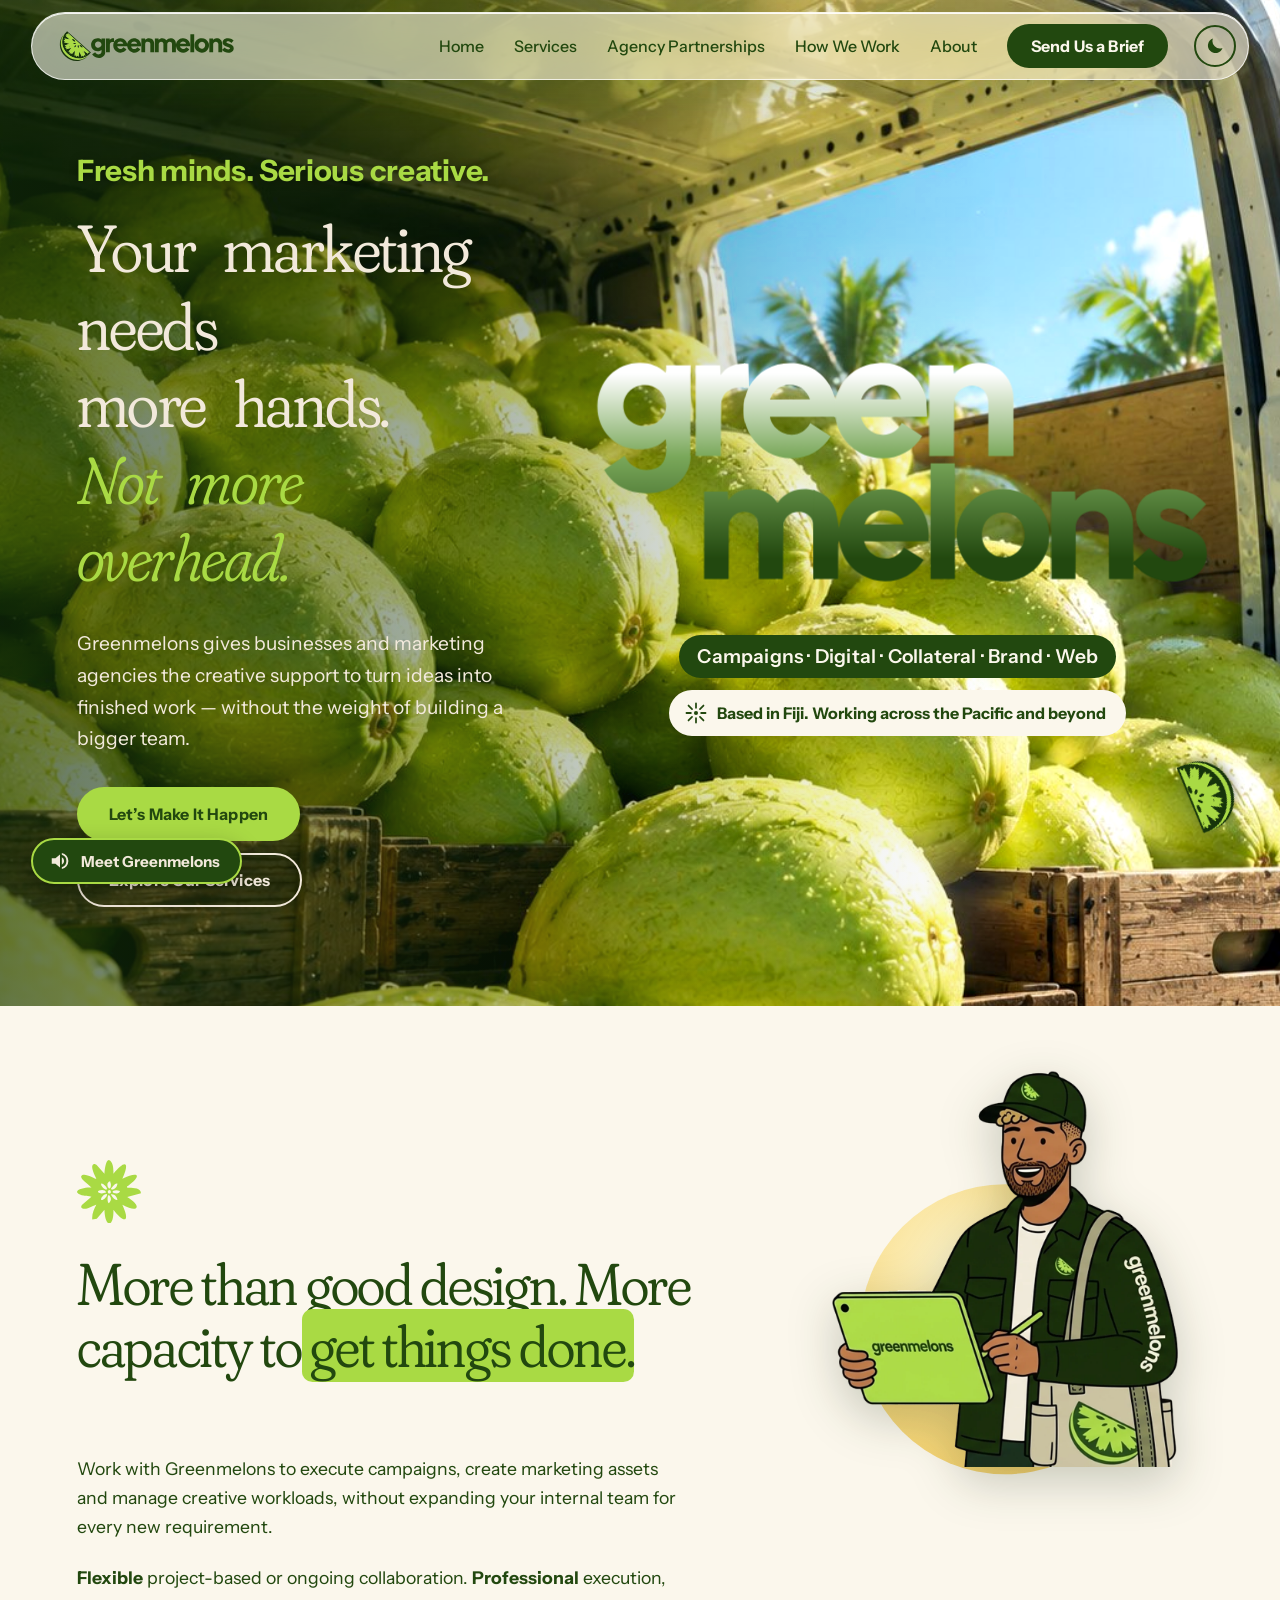
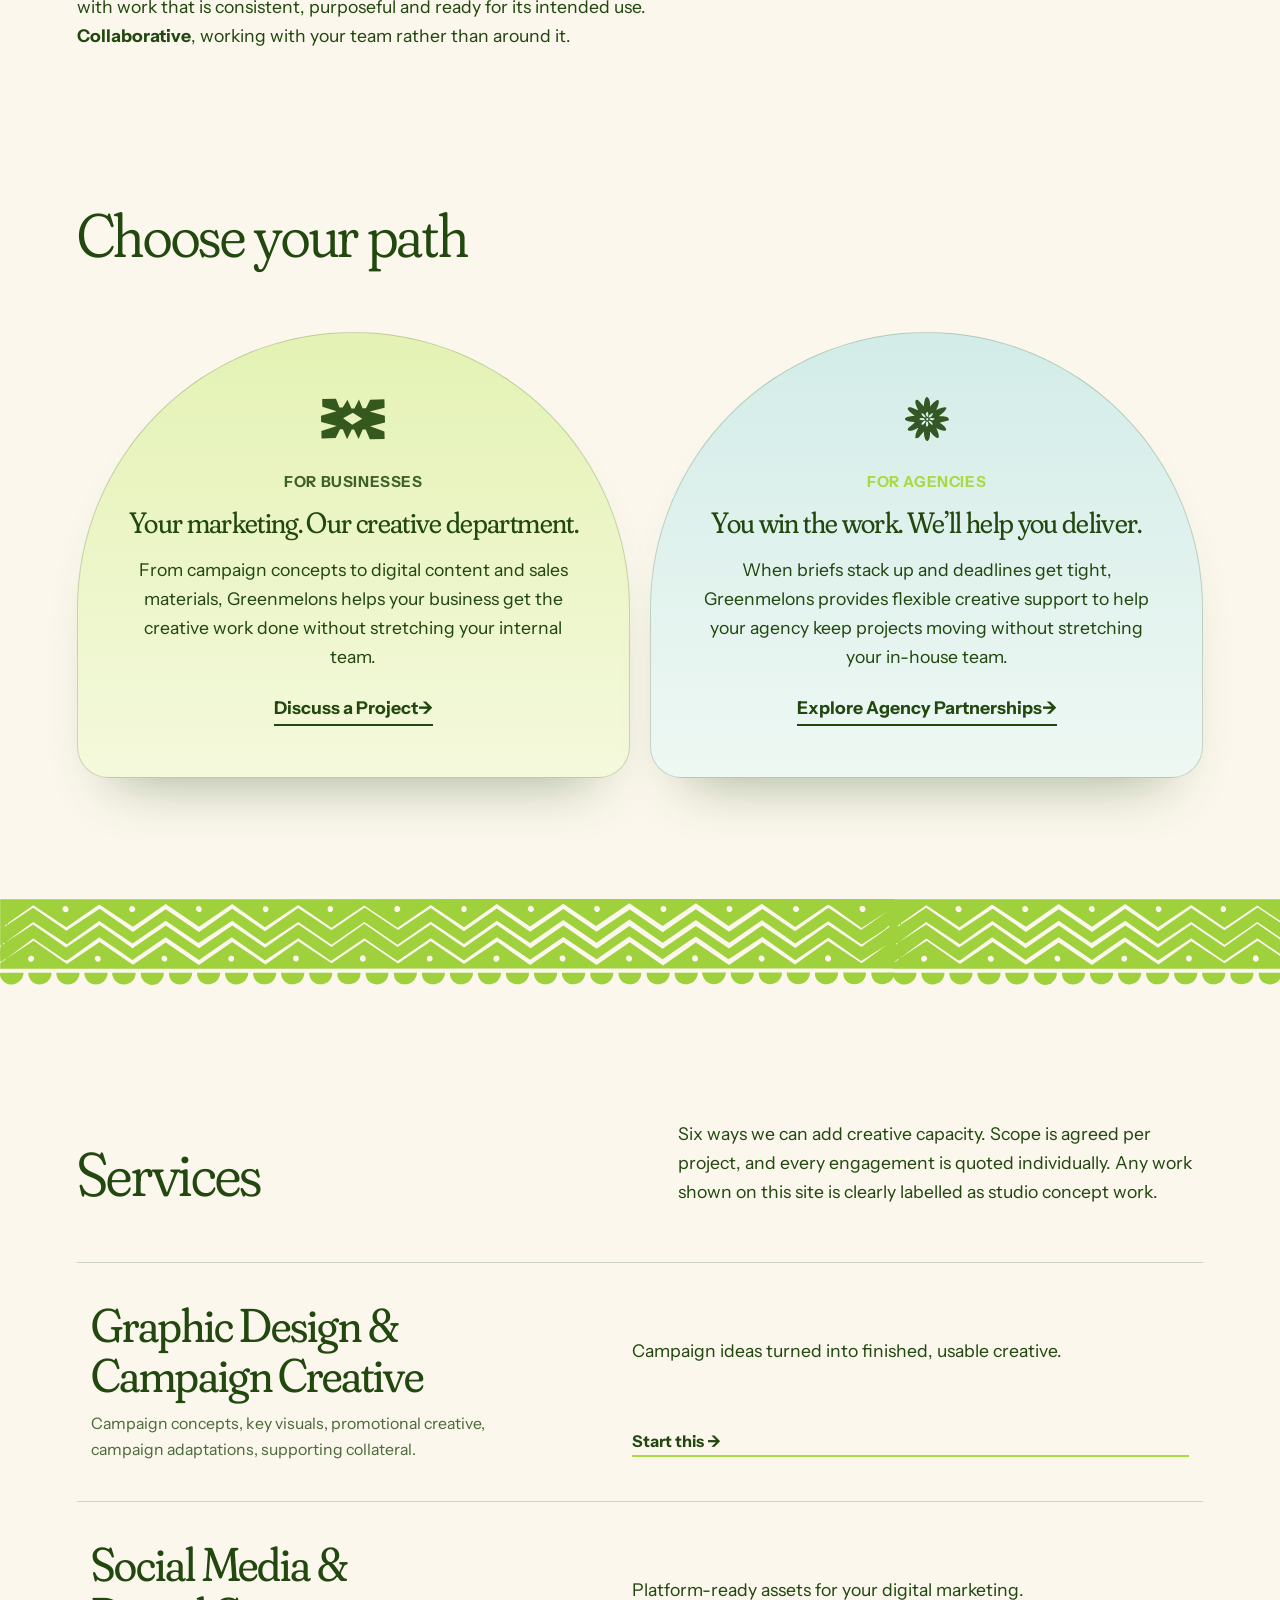
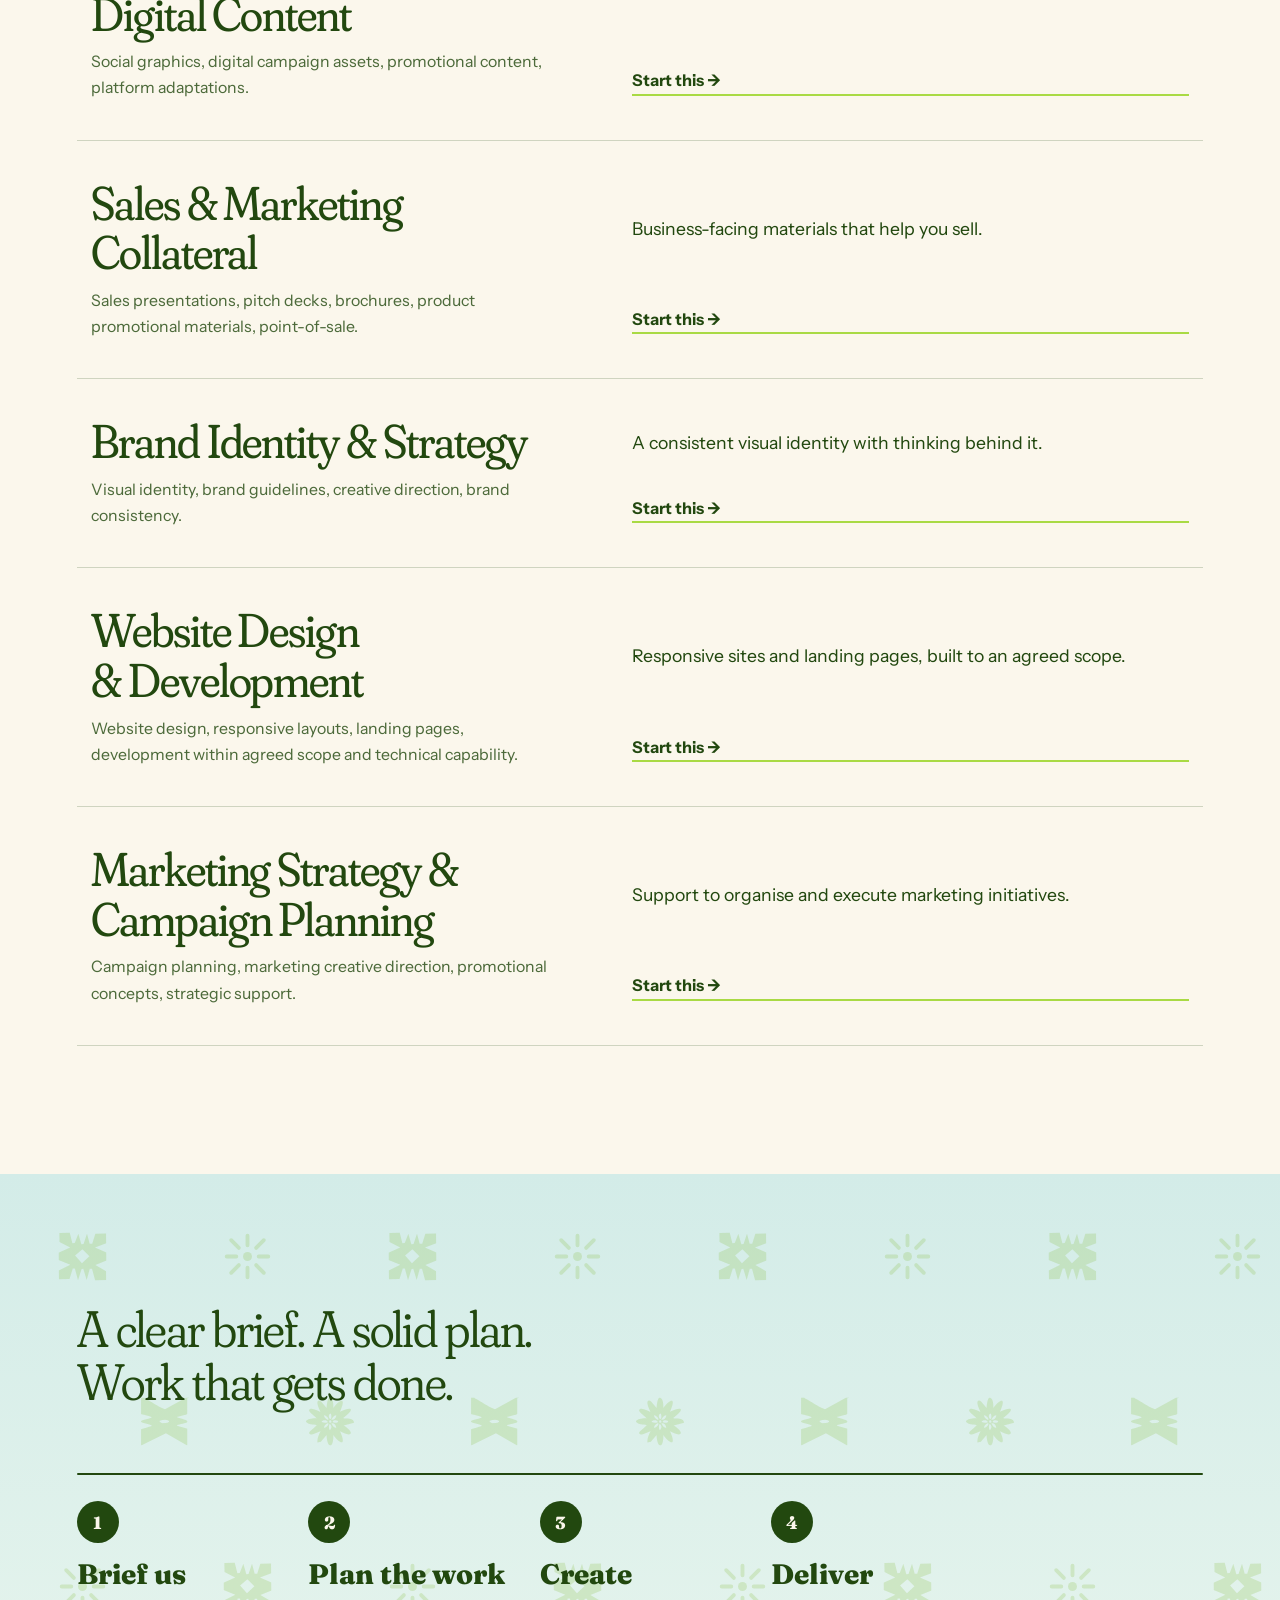
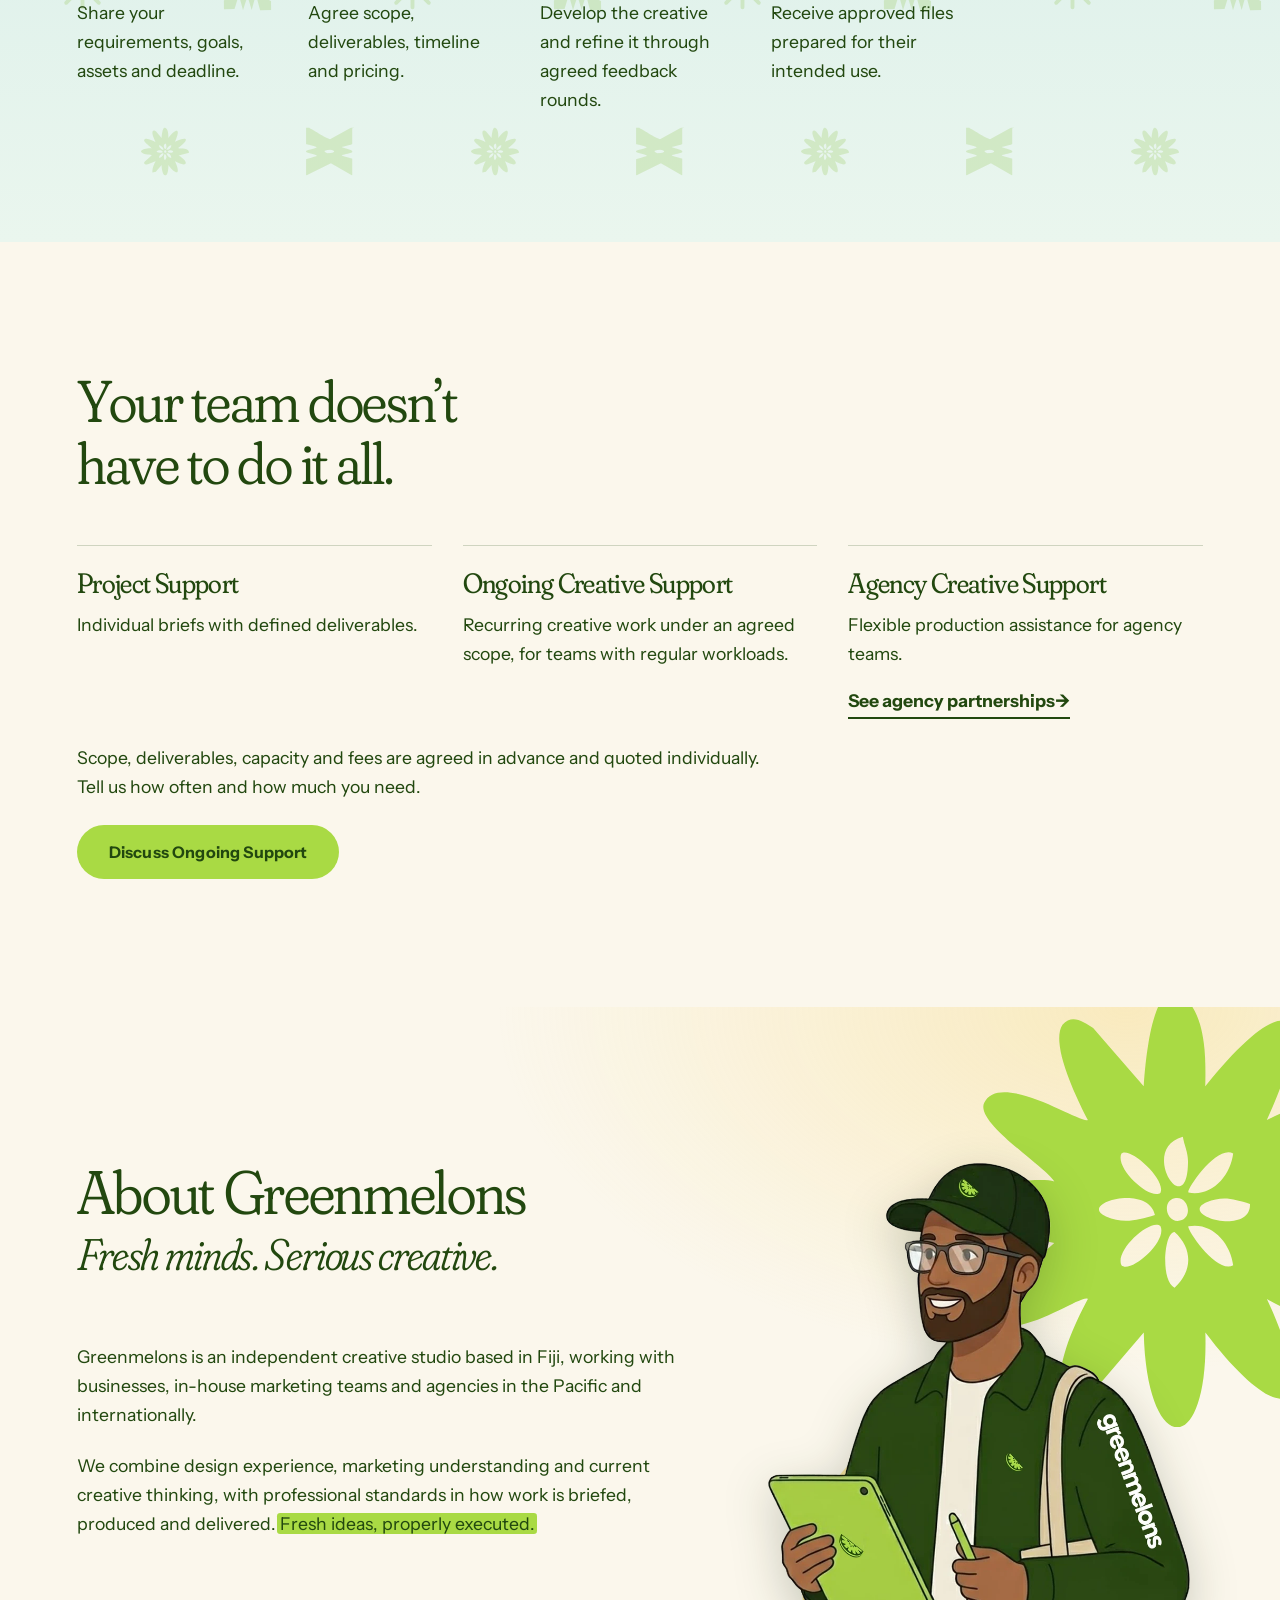
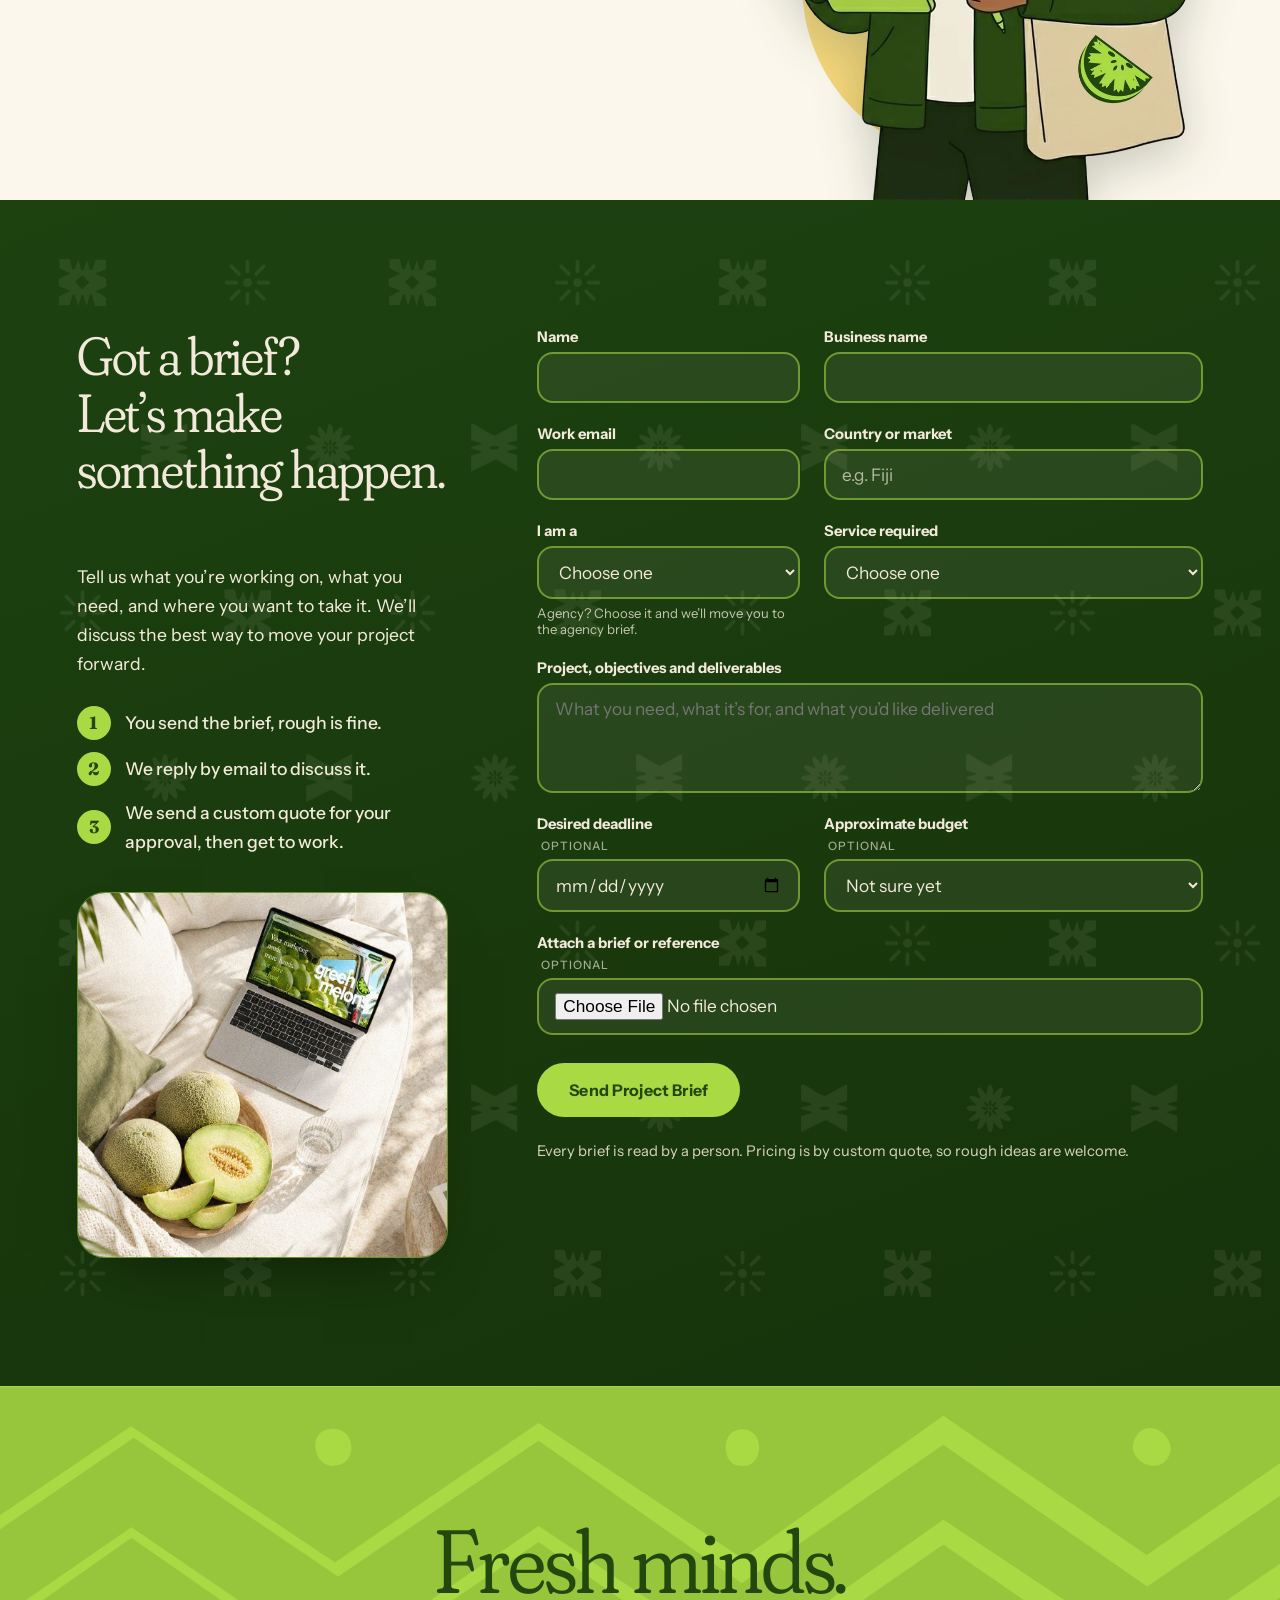
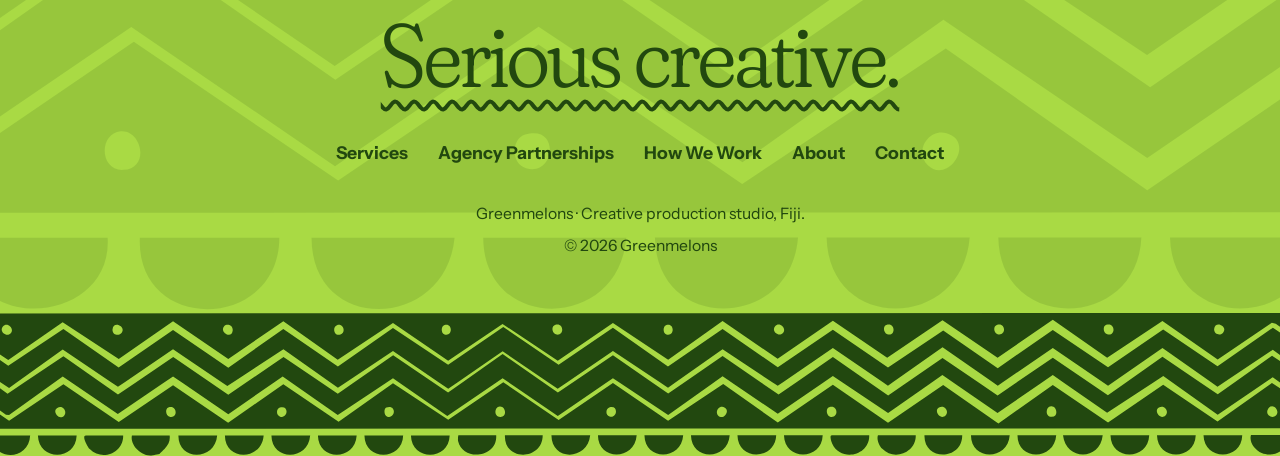
==== commit 938366bf: "Add files via upload" ====
--- a/index.html
+++ b/index.html
@@ -11,7 +11,7 @@
 <script>(function(){try{var k=localStorage.getItem("gm-theme-v2");if(!k)k="light";document.documentElement.dataset.theme=k}catch(e){}})()</script>
 <link rel="preconnect" href="https://fonts.googleapis.com"><link rel="preconnect" href="https://fonts.gstatic.com" crossorigin>
 <link href="https://fonts.googleapis.com/css2?family=Fraunces:ital,opsz,wght,SOFT,WONK@0,9..144,300..900,0..100,0..1;1,9..144,300..900,0..100,0..1&family=Instrument+Sans:wght@400;500;600;700&display=swap" rel="stylesheet">
-<link rel="stylesheet" href="style.css?v=3"><link rel="stylesheet" href="summer.css?v=8"><style>:root:not([data-theme=dark]) .gm-w{fill:url(#gmFade)}</style></head>
+<link rel="stylesheet" href="style.css?v=3"><link rel="stylesheet" href="summer.css?v=8"><style>:root:not([data-theme=dark]) .gm-w{fill:url(#gmFade)}@media(max-width:900px){:root:not([data-theme=dark]) .gm-w{fill:#fff}}</style></head>
 <body><a class="skip" href="#top">Skip to content</a>
 <svg width="0" height="0" style="position:absolute" aria-hidden="true"><symbol id="fm" viewBox="0 0 1532.36 147.3">
                 <path  d="M.34,79.49L.31.49l1532-.49c-.19,13.32-.06,26.66.01,40l-.99,1.49,1,.51c.04,8.65.03,17.35,0,26-2.33,1.2-3.04,2.36,0,2-.04,16.32.05,32.68.02,49L.35,119.49c-.06-3.32.08-6.68,0-10l9-5.51c-.68-4.22-2.32.28-3.22.84-1.81,1.11-3.57,2.44-5.78,2.67-.06-6.91-.6-15.29,0-22,.23-2.63,0-3.75,2-5.99H.34ZM15.66,41.87c14.16-8.18,27.11-18.54,41.15-27.07l56.92,39.68,56.92-37.84,57.02,39.67,56.14-38.84,57.03,38.93,56.78-39.91,56.36,38.69,56.82-39.81,56.93,37.97,56.92-38.84,57.11,38.79,56.05-38.01,56.84,39.83,56.32-38.71,57.01,39.65,56.84-38.86,56.91,39.01,57-38.06,56.25,38.84,56.83-39.52,57.02,38.61,56.91-39.01,56.08,37.98,57.17-39.85,55.87,37.87,47.43-33.55-46.48,30.2-53.92-38.74-3.99-.94-55.9,37.88-57.03-39.62-57.08,37.83-56.07-39.03-56.99,39.02-56.85-38.75-57.1,38.87-56.06-38.14-57,39.14-56.85-38.88-56.13,39.87-57.03-37.91-56.9,39-57.02-38.03-56.14,38.06-56.93-38.99-57.01,38-56.15-39.8-56.83,38.84-57.02-38.93-56.03,39.03-57.9-38.04-56.13,39.04L56.99,10.61,13.33,41.51c.49,5.14,2.14.47,2.33.36ZM116.07,21.21c4.87-4.87-3.52-12.84-7.85-7.35s3.76,11.44,7.85,7.35ZM230.08,21.17c6.68-6.73-7.93-14.1-8.72-4.18-.42,5.26,5.85,7.07,8.72,4.18ZM336.57,13.64c-5.41,6.21,8.29,14.03,8.85,4.24.33-5.84-6.24-7.24-8.85-4.24ZM453.03,12.52c-4.8,1.42-3.67,11.89,3.59,9.66,5.79-1.77,3.46-11.75-3.59-9.66ZM564.03,12.48c-3.84,1.13-3.83,8.53,0,9.66,8.62,2.54,8.61-12.21,0-9.66ZM677.98,12.43c-4.17,1.45-3.06,9.37,1.87,9.86,8.37.84,7.15-13-1.87-9.86ZM793.03,12.41c-3.84,1.13-3.83,8.53,0,9.66,8.62,2.54,8.61-12.21,0-9.66ZM913.07,20.95c4.87-4.87-3.52-12.84-7.85-7.35s3.76,11.44,7.85,7.35ZM1019.98,12.32c-3.96,1.39-2.71,8.55,1.04,9.68,8.92,2.69,8.58-13.06-1.04-9.68ZM1133.98,12.29c-4.17,1.45-3.06,9.37,1.87,9.86,8.37.84,7.15-13-1.87-9.86ZM1246.98,12.25c-3.84,1.33-3.31,8.39,1.06,9.66,8.96,2.61,8.52-12.98-1.06-9.66ZM1367.08,20.81c6.68-6.73-7.93-14.1-8.72-4.18-.42,5.26,5.85,7.07,8.72,4.18ZM1481.08,20.77c3.07-3.10,1.39-9.18-4.26-8.85-9.75.56-2.22,15.39,4.26,8.85ZM1529.82,13v1c.65-.33.65-.67,0-1ZM1515.97,51.64c-13.42,8.73-26.86,17.41-40.13,26.36l-57.01-39.96-57.01,38-56.81-39.81-56.17,38.84-57.01-38.91-56.8,38.83-57.02-39.69-56.33,39.69-56.85-38.81-56.9,39.03-56.94-37.8-56.31,39.65-56.85-37.91-57.01,39.13-56.84-38.8-56.15,38.81-57.01-39.06-56.81,37.95-56.27-39.85-57.88,38.08-56.06-38.12-56.82,38.95-57.02-38.61-55.36,39.7-57.8-37.83L8.33,74.98l48.5-31.44,56.19,39.71,57.66-38.74,56.31,39.7,57.01-38.68,56.84,38.78,57-38.92,56,37.91,57.15-39.81,56.69,38.64,56.3-39.73,57.03,39.7,56.83-38.52,57.02,39.61,56.13-38.9,57.82,39.95,56.04-38.78,57.03,39.71,56.12-38.83,56.85,38.74,56.99-38.97,56.85,38.8,56.31-39.65,57.04,38.66,56.02-39.74,56.96,37.63,2.65-.94c13.74-11.4,29.78-20.22,43.58-31.46.82-.67,3.17-2.16,2.59-3.4-3.76.54-5.89,4.33-7.87,5.62ZM12.32,43.49c-2.36-.38-2.84,2.73-4.97,3.51.93.22,6.64-1.77,4.97-3.51ZM10.35,102.48l47.33-30.85,56.94,39.67,56.06-37.67,57.11,38.79,56.04-37.97,56.85,38.75,56.97-39.69,57.04,38.71,56.14-39.84,57.02,37.88,56.82-38.78,57.12,38.83,56.03-38.01,56.93,38.94,56.91-37.84,56.33,39.61,56.82-38.84,56.93,38.99,56.92-38.96,57.01,39.79,56.13-39.58,57.02,38.62,56.91-39.01,56.08,37.97,56.21-39.86,57.8,37.83,43.46-31.49-44.43,27.56-56.05-39.69-56.8,38.56-56.18-39.84-57.95,38.02-56.07-38.98-57.01,38.99-56.93-39.02-56.03,39.04-57.02-38.04-56.83,38.94-56.99-38.65-56.16,39.82-57.01-37.88-56.9,38.98-56.96-38.89-57.1,38.94-56.05-38.95-57.01,37.94-56.83-39.77-56.12,38.83-57.04-38.96-56.99,38.95-56.86-38.83-55.37,39.76-3.22-.36-54.4-37.31L10.35,102.48ZM7.33,75.5c-1.09-1.09-3.08.9-1.99,1.99s3.08-.9,1.99-1.99ZM3.84,78.49v1c.65-.33.65-.67,0-1ZM621,96.51c-6.11.54-6.05,11.14.74,10.8,7.58-.38,5.16-11.32-.74-10.8ZM1190,96.32c-6.11.54-6.05,11.14.74,10.8,7.58-.38,5.16-11.32-.74-10.8ZM1422.11,105.79c4.9-4.94-3.31-13.56-7.84-7.32-4.16,5.73,3.71,11.49,7.84,7.32ZM49.59,106.23c5.13,5.15,12.49-4.86,6.77-8.26s-10.89,4.13-6.77,8.26ZM171.1,106.19c4.12-4.14-.92-11.75-6.77-8.26-5.72,3.41,1.64,13.41,6.77,8.26ZM278.98,97.53c-3.5,1.23-3.1,8.92,2.09,9.71,8.09,1.22,6.96-12.9-2.09-9.71ZM394.05,97.56c-3.72,1.12-4.17,8.07.28,9.4,8.13,2.42,9.64-12.38-.28-9.4ZM503.98,97.47c-2.92.97-2.95,9.77,2.87,9.77,6.76,0,7.1-13.07-2.87-9.77ZM734.05,97.46c-3.72,1.12-4.17,8.07.28,9.4,8.13,2.42,9.64-12.38-.28-9.4ZM846.59,105.98c5.13,5.15,12.49-4.86,6.77-8.26s-10.89,4.13-6.77,8.26ZM961.01,97.34c-4.26,1.5-2.48,9.44,1.87,9.87,8.41.82,7.1-13.03-1.87-9.87ZM1081.1,105.9c4.12-4.14-.92-11.75-6.77-8.26s1.64,13.41,6.77,8.26ZM1308.1,105.83c4.12-4.14-.92-11.75-6.77-8.26s1.64,13.41,6.77,8.26Z"/>
